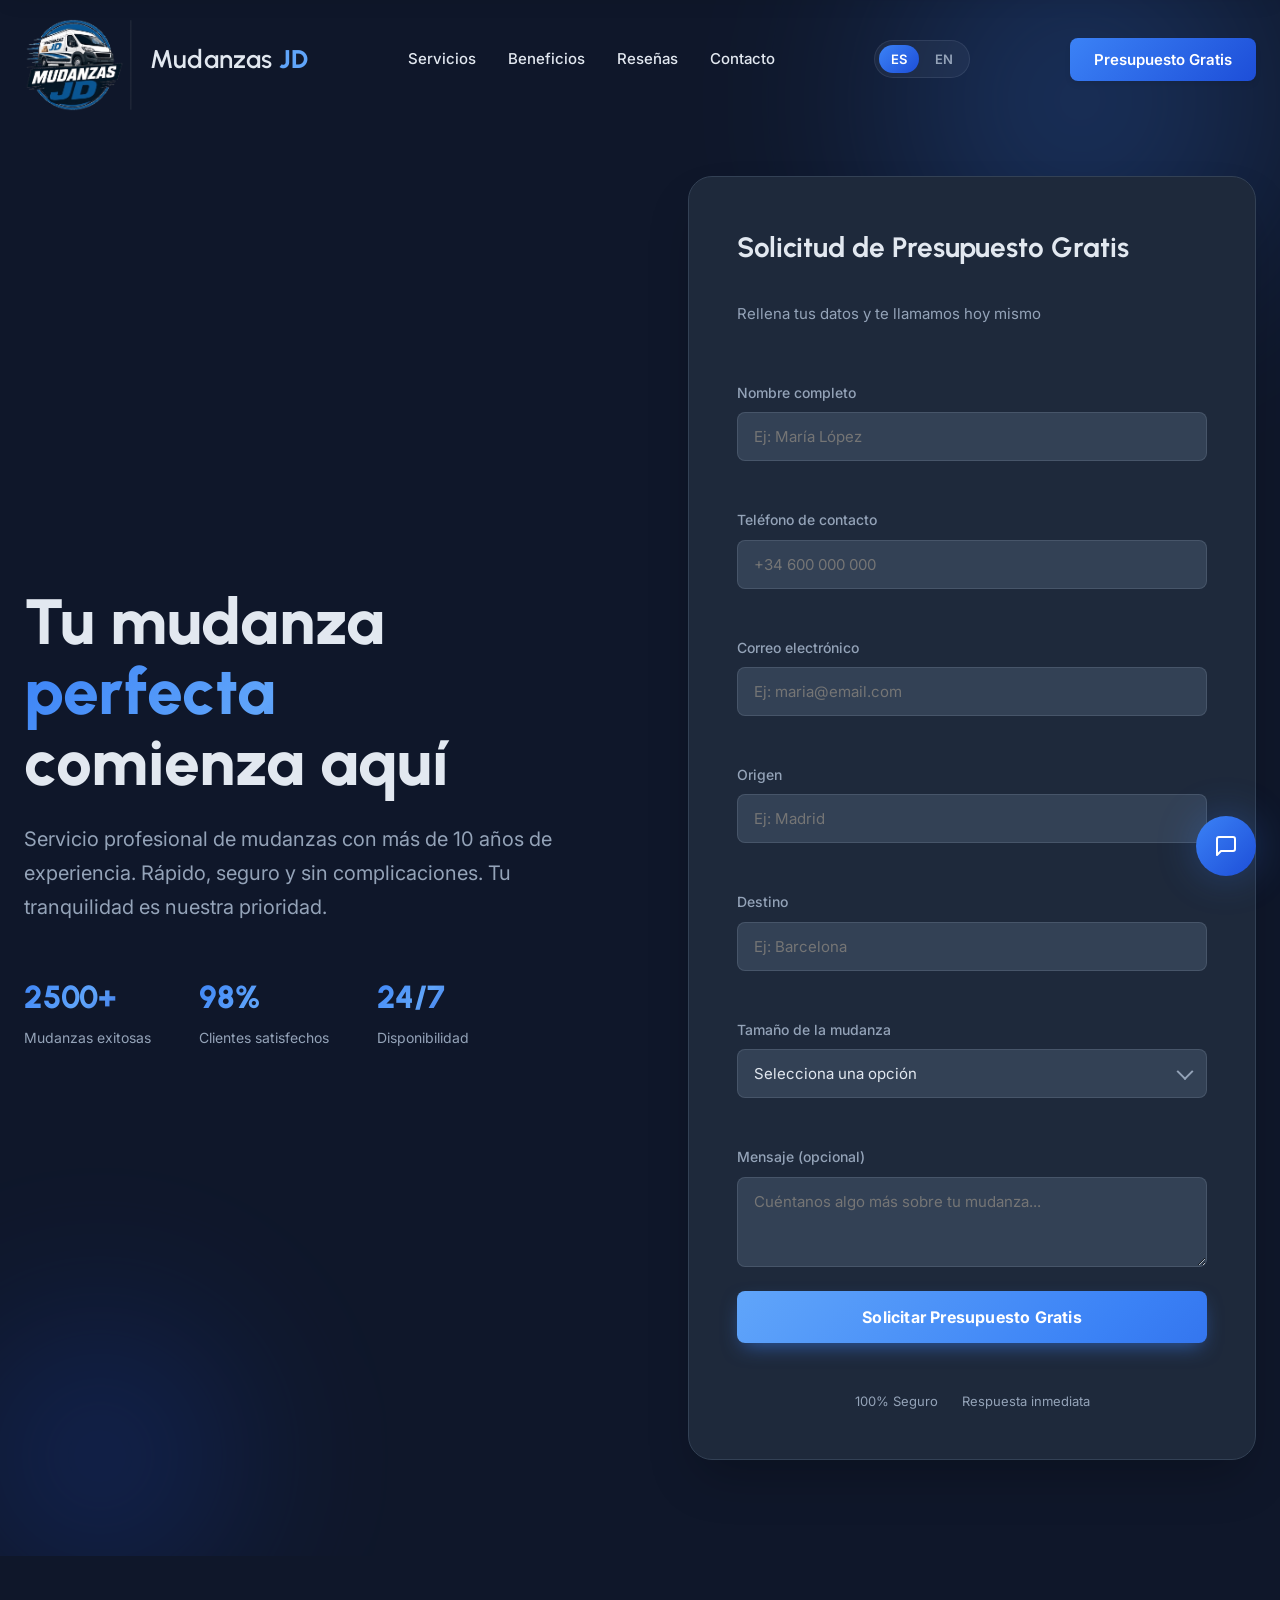
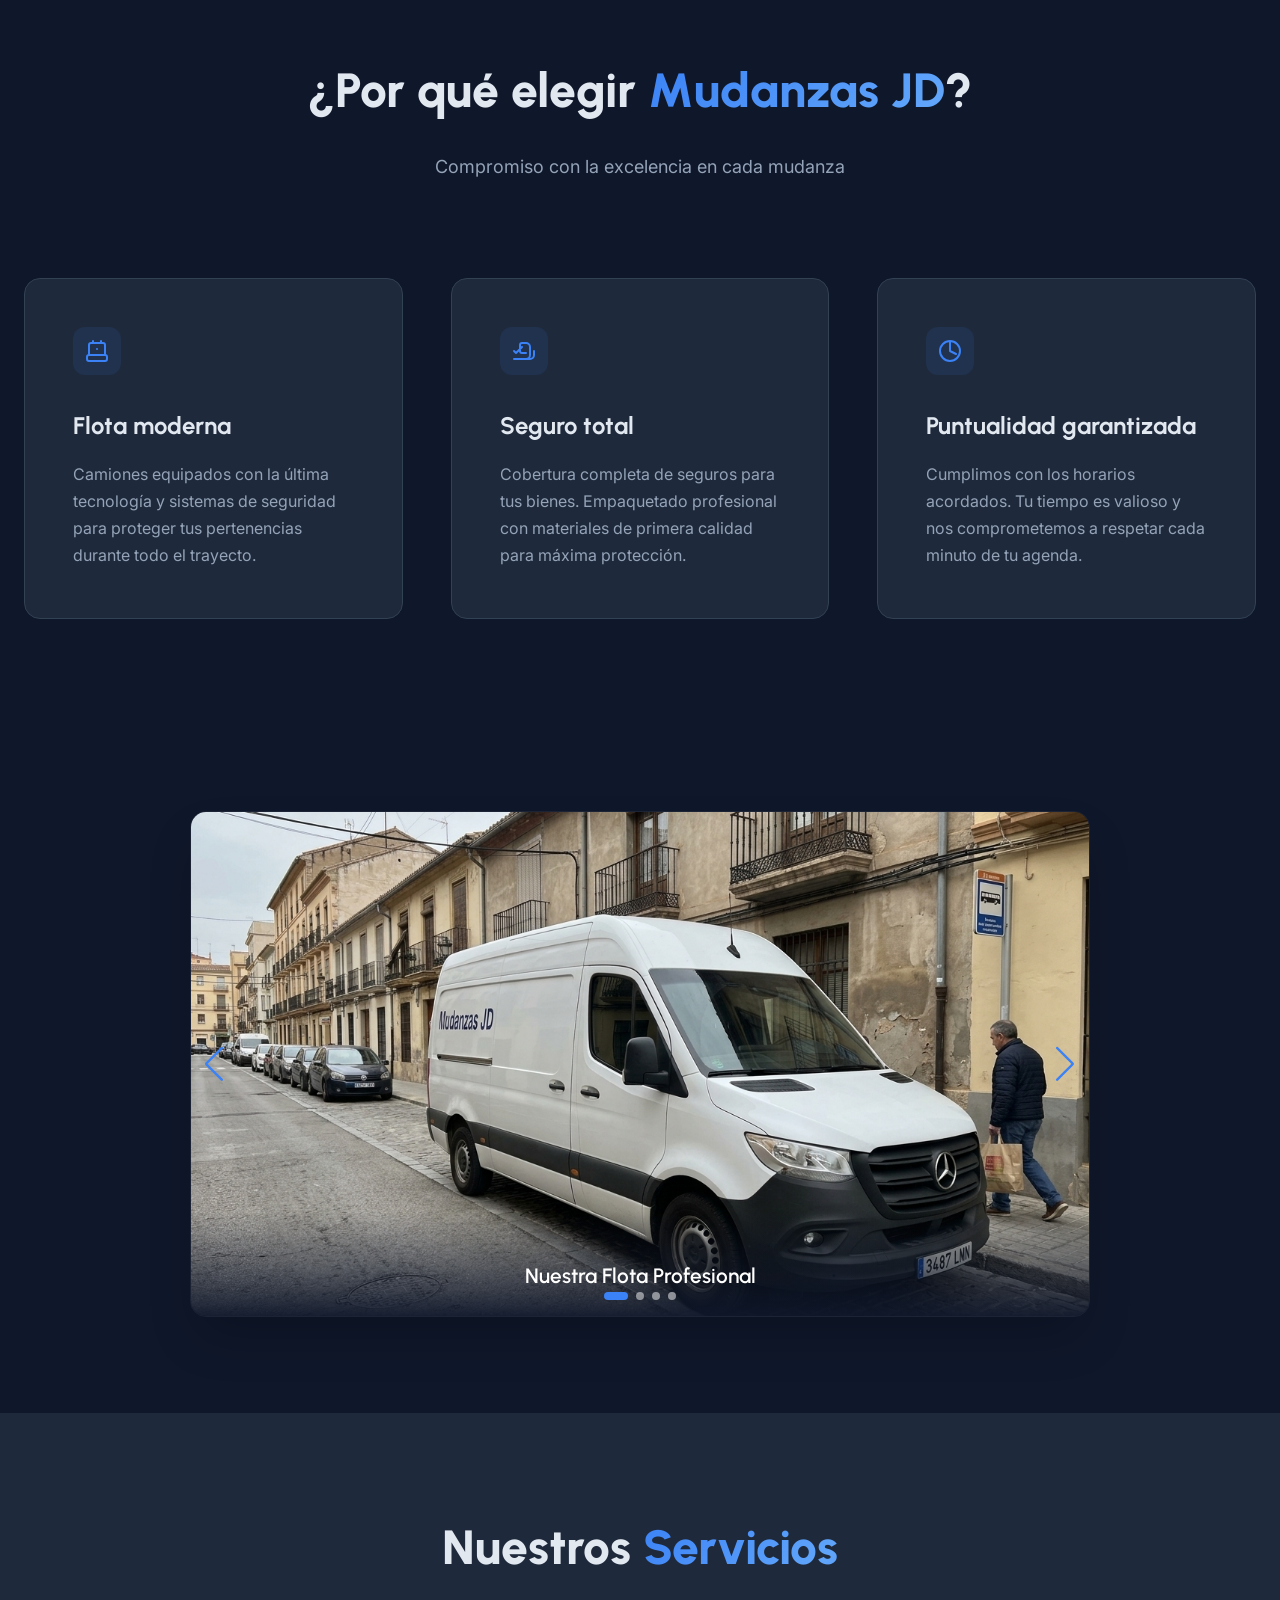
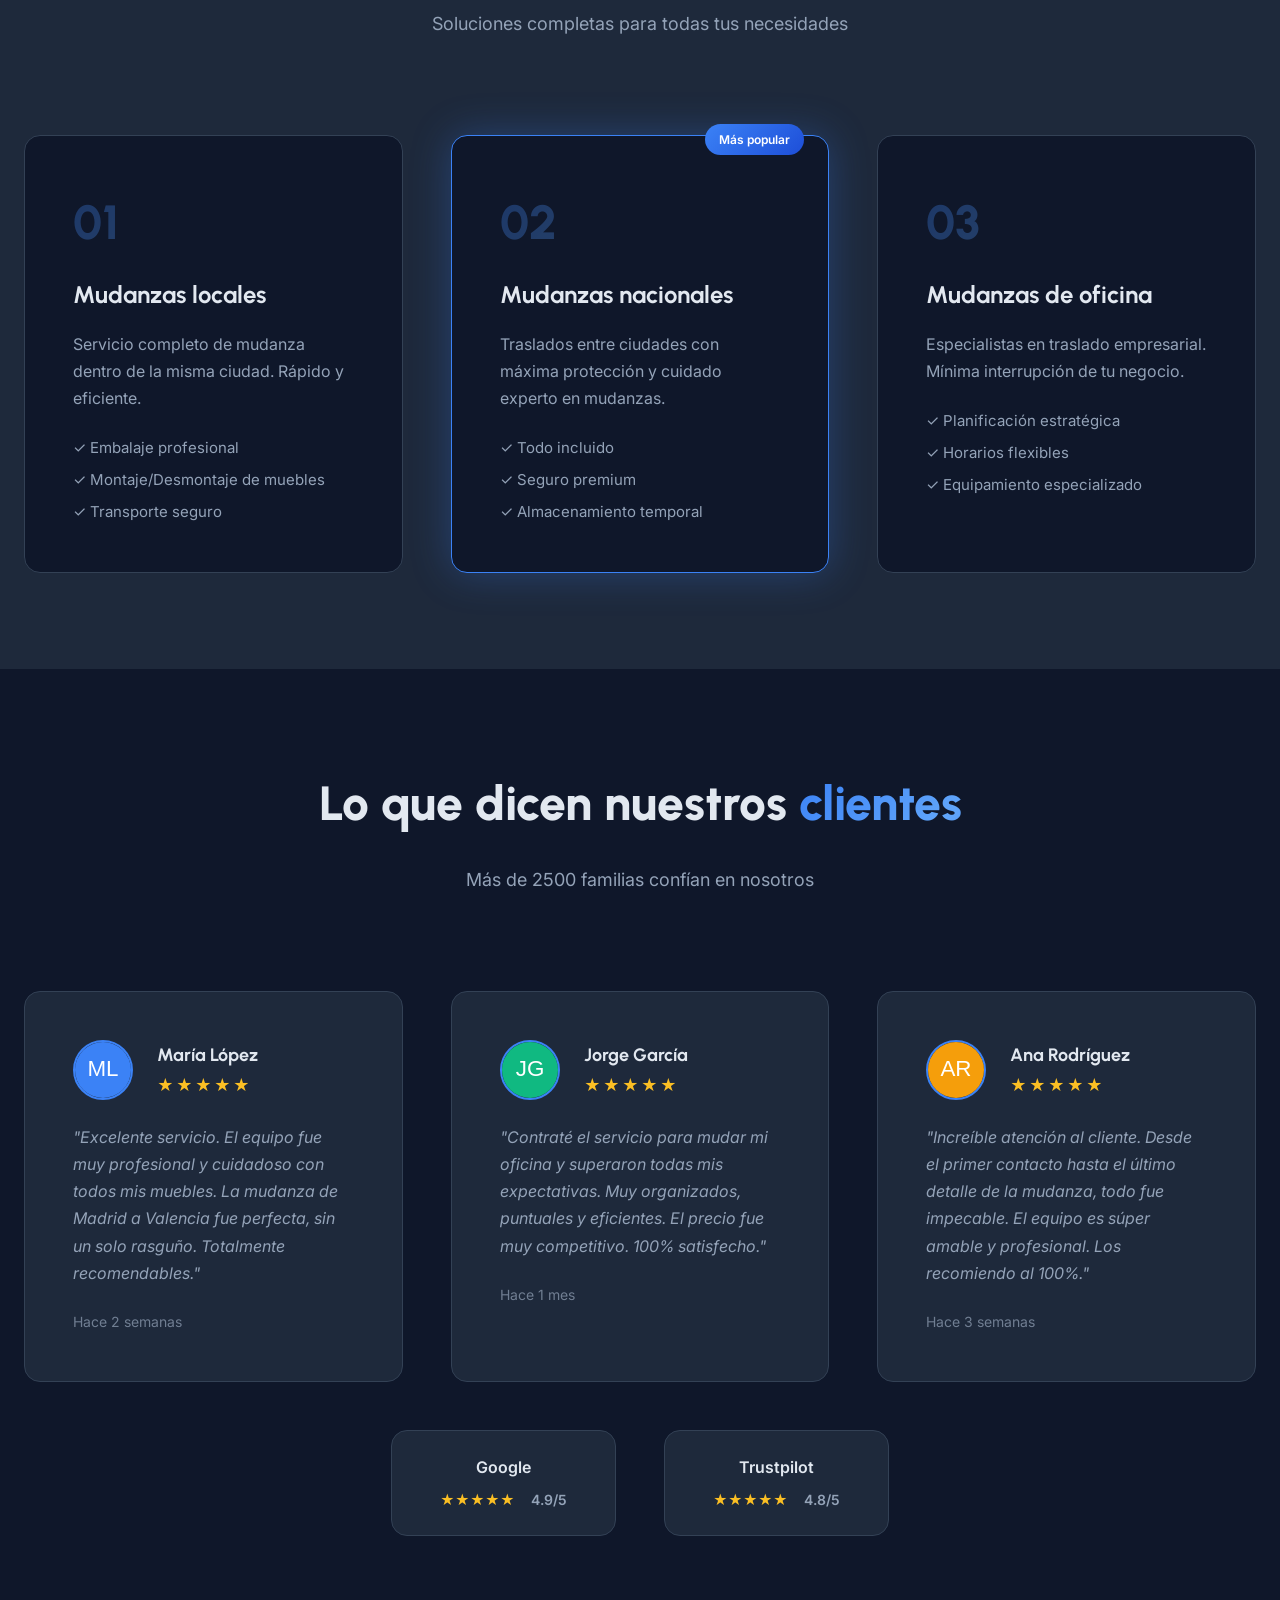
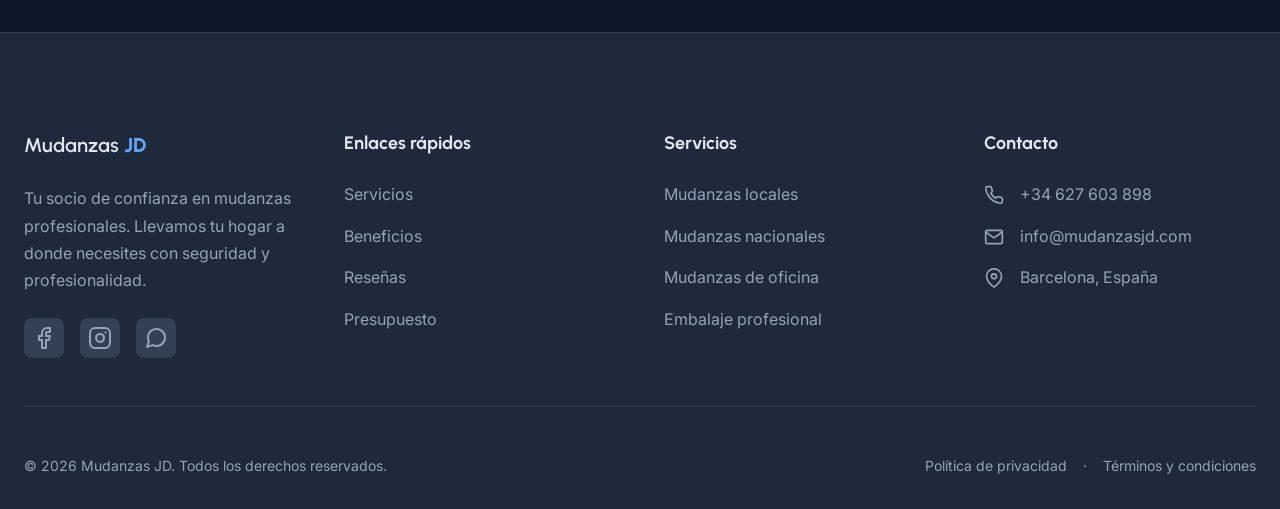
==== index.html @ 9e519e93 "Conexion de formulario con API REST, validaciones frontend y sistema i18n" ====
<!DOCTYPE html>
<html lang="es">

<head>
    <meta charset="UTF-8">
    <meta name="viewport" content="width=device-width, initial-scale=1.0">
    <meta name="description"
        content="Mudanzas JD - Servicio profesional de mudanzas. Rápido, seguro y confiable. Solicita tu presupuesto gratis ahora.">
    <title>Mudanzas JD - Transporte Profesional y Seguro</title>

    <!-- Google Fonts -->
    <link rel="preconnect" href="https://fonts.googleapis.com">
    <link rel="preconnect" href="https://fonts.gstatic.com" crossorigin>
    <link
        href="https://fonts.googleapis.com/css2?family=Urbanist:wght@400;600;700;800&family=Inter:wght@300;400;500;600&display=swap"
        rel="stylesheet">

    <!-- AOS Animation Library -->
    <link href="https://unpkg.com/aos@2.3.1/dist/aos.css" rel="stylesheet">

    <!-- CSS -->
    <link rel="stylesheet" href="styles.css">
    <link rel="stylesheet" href="https://cdn.jsdelivr.net/npm/swiper@11/swiper-bundle.min.css" />
</head>

<body>
    <!-- Navbar -->
    <nav class="navbar" id="navbar">
        <div class="container">
            <div class="navbar-content">
                <div class="logo">
                    <div class="logo-container">
                        <img src="./assets/logo_navbar.png" alt="Logo Mudanzas JD" class="navbar-logo" width="977"
                            height="977" />
                    </div>
                    <span class="logo-text">Mudanzas <strong>JD</strong></span>
                </div>

                <div class="nav-links">
                    <a href="#servicios" data-i18n="nav.servicios">Servicios</a>
                    <a href="#beneficios" data-i18n="nav.beneficios">Beneficios</a>
                    <a href="#reseñas" data-i18n="nav.resenas">Reseñas</a>
                    <a href="#contacto" data-i18n="nav.contacto">Contacto</a>
                </div>

                <div class="lang-switcher" role="group" aria-label="Selector de idioma / Language selector">
                    <button type="button" class="lang-btn" data-lang="es">ES</button>
                    <button type="button" class="lang-btn" data-lang="en">EN</button>
                </div>

                <button class="btn btn-primary" data-i18n="nav.cta" onclick="scrollToCalculator()">
                    Presupuesto Gratis
                </button>

                <button class="mobile-menu-btn" onclick="toggleMobileMenu()">
                    <span></span>
                    <span></span>
                    <span></span>
                </button>
            </div>
        </div>
    </nav>

    <!-- Mobile Menu -->
    <div class="mobile-menu" id="mobileMenu">
        <a href="#servicios" data-i18n="nav.servicios" onclick="toggleMobileMenu()">Servicios</a>
        <a href="#beneficios" data-i18n="nav.beneficios" onclick="toggleMobileMenu()">Beneficios</a>
        <a href="#reseñas" data-i18n="nav.resenas" onclick="toggleMobileMenu()">Reseñas</a>
        <a href="#contacto" data-i18n="nav.contacto" onclick="toggleMobileMenu()">Contacto</a>
        <div class="lang-switcher" role="group" aria-label="Selector de idioma / Language selector">
            <button type="button" class="lang-btn" data-lang="es">ES</button>
            <button type="button" class="lang-btn" data-lang="en">EN</button>
        </div>
        <button class="btn btn-primary" data-i18n="nav.cta" onclick="scrollToCalculator(); toggleMobileMenu()">
            Presupuesto Gratis
        </button>
    </div>

    <!-- Hero Section -->
    <section class="hero">
        <div class="hero-background">
            <div class="gradient-orb orb-1"></div>
            <div class="gradient-orb orb-2"></div>
        </div>

        <div class="container">
            <div class="hero-content">
                <div class="hero-text" data-aos="fade-up">
                    <h1 class="hero-title">
                        <span data-i18n="hero.titleLine1">Tu mudanza</span> <span class="gradient-text" data-i18n="hero.titleHighlight">perfecta</span><br>
                        <span data-i18n="hero.titleLine2">comienza aquí</span>
                    </h1>
                    <p class="hero-subtitle" data-i18n="hero.subtitle">
                        Servicio profesional de mudanzas con más de 10 años de experiencia.
                        Rápido, seguro y sin complicaciones. Tu tranquilidad es nuestra prioridad.
                    </p>
                    <div class="hero-stats">
                        <div class="stat-item">
                            <span class="stat-number">2500+</span>
                            <span class="stat-label" data-i18n="hero.stat1Label">Mudanzas exitosas</span>
                        </div>
                        <div class="stat-item">
                            <span class="stat-number">98%</span>
                            <span class="stat-label" data-i18n="hero.stat2Label">Clientes satisfechos</span>
                        </div>
                        <div class="stat-item">
                            <span class="stat-number">24/7</span>
                            <span class="stat-label" data-i18n="hero.stat3Label">Disponibilidad</span>
                        </div>
                    </div>
                </div>

                <!-- Lead Capture Widget -->
                <div class="calculator-widget" data-aos="fade-left" data-aos-delay="200" id="calculator">
                    <!-- Formulario de solicitud -->
                    <form class="calculator-form" id="leadForm" novalidate>
                        <h3 class="widget-title" data-i18n="form.title">Solicitud de Presupuesto Gratis</h3>
                        <p class="widget-subtitle" data-i18n="form.subtitle">Rellena tus datos y te llamamos hoy mismo</p>

                        <div class="form-group">
                            <label for="nombre" data-i18n="form.nombreLabel">Nombre completo</label>
                            <input type="text" id="nombre" name="nombre" data-i18n-placeholder="form.nombrePlaceholder" placeholder="Ej: María López" aria-describedby="error-nombre" required>
                            <span class="form-error" id="error-nombre"></span>
                        </div>

                        <div class="form-group">
                            <label for="telefono" data-i18n="form.telefonoLabel">Teléfono de contacto</label>
                            <input type="tel" id="telefono" name="telefono" data-i18n-placeholder="form.telefonoPlaceholder" placeholder="+34 600 000 000" aria-describedby="error-telefono" required>
                            <span class="form-error" id="error-telefono"></span>
                        </div>

                        <div class="form-group">
                            <label for="email" data-i18n="form.emailLabel">Correo electrónico</label>
                            <input type="email" id="email" name="email" data-i18n-placeholder="form.emailPlaceholder" placeholder="Ej: maria@email.com" aria-describedby="error-email" required>
                            <span class="form-error" id="error-email"></span>
                        </div>

                        <div class="form-group">
                            <label for="origen" data-i18n="form.origenLabel">Origen</label>
                            <input type="text" id="origen" name="origen" data-i18n-placeholder="form.origenPlaceholder" placeholder="Ej: Madrid" aria-describedby="error-origen" required>
                            <span class="form-error" id="error-origen"></span>
                        </div>

                        <div class="form-group">
                            <label for="destino" data-i18n="form.destinoLabel">Destino</label>
                            <input type="text" id="destino" name="destino" data-i18n-placeholder="form.destinoPlaceholder" placeholder="Ej: Barcelona" aria-describedby="error-destino" required>
                            <span class="form-error" id="error-destino"></span>
                        </div>

                        <div class="form-group">
                            <label for="tamaño" data-i18n="form.tamanoLabel">Tamaño de la mudanza</label>
                            <div class="select-wrapper">
                                <select id="tamaño" name="tamaño" aria-describedby="error-tamaño" required>
                                    <option value="" disabled selected data-i18n="form.tamanoPlaceholder">Selecciona una opción</option>
                                    <option value="habitacion" data-i18n="form.tamanoOption1">Habitación</option>
                                    <option value="piso-mediano" data-i18n="form.tamanoOption2">Piso Mediano</option>
                                    <option value="casa-chalet" data-i18n="form.tamanoOption3">Casa / Chalet</option>
                                    <option value="oficina-local" data-i18n="form.tamanoOption4">Oficina / Local</option>
                                </select>
                            </div>
                            <span class="form-error" id="error-tamaño"></span>
                        </div>

                        <div class="form-group">
                            <label for="mensaje" data-i18n="form.mensajeLabel">Mensaje (opcional)</label>
                            <textarea id="mensaje" name="mensaje" rows="3" data-i18n-placeholder="form.mensajePlaceholder" placeholder="Cuéntanos algo más sobre tu mudanza..."></textarea>
                        </div>

                        <div class="form-status" id="formStatus" role="alert" aria-live="polite"></div>

                        <button type="submit" class="btn btn-cta btn-full">
                            <span class="btn-cta-label" data-i18n="form.submit">Solicitar Presupuesto Gratis</span>
                        </button>

                        <div class="trust-badges">
                            <span class="badge" data-i18n="form.badge1"> 100% Seguro</span>
                            <span class="badge" data-i18n="form.badge2"> Respuesta inmediata</span>
                        </div>
                    </form>

                    <!-- Tarjeta de éxito -->
                    <div class="success-card" id="successCard" aria-hidden="true">
                        <div class="success-icon">
                            <svg width="64" height="64" viewBox="0 0 64 64" fill="none"
                                xmlns="http://www.w3.org/2000/svg">
                                <circle cx="32" cy="32" r="30" fill="rgba(16, 185, 129, 0.12)" stroke="#10b981"
                                    stroke-width="2" />
                                <path d="M20 33L28 41L44 24" stroke="#10b981" stroke-width="3.5" stroke-linecap="round"
                                    stroke-linejoin="round" />
                            </svg>
                        </div>
                        <h3 class="success-title" data-i18n="success.title">¡Solicitud recibida!</h3>
                        <p class="success-message" data-i18n="success.message">Te llamaremos en menos de 2 horas.</p>

                        <a href="#" class="btn btn-urgent btn-full">
                            <span class="btn-urgent-icon">📅</span>
                            <span data-i18n="success.urgent">¿Tienes prisa? Agendar llamada directa en el calendario</span>
                        </a>
                    </div>
                </div>
            </div>
        </div>
    </section>

    <!-- Beneficios Section -->
    <section class="beneficios" id="beneficios">
        <div class="container">
            <div class="section-header" data-aos="fade-up">
                <h2 class="section-title"><span data-i18n="beneficios.titlePre">¿Por qué elegir</span> <span class="gradient-text">Mudanzas JD</span>?</h2>
                <p class="section-subtitle" data-i18n="beneficios.subtitle">Compromiso con la excelencia en cada mudanza</p>
            </div>

            <div class="beneficios-grid">
                <div class="beneficio-card" data-aos="fade-up" data-aos-delay="100">
                    <div class="beneficio-icon">
                        <svg width="48" height="48" viewBox="0 0 48 48" fill="none" xmlns="http://www.w3.org/2000/svg">
                            <rect width="48" height="48" rx="12" fill="rgba(59, 130, 246, 0.1)" />
                            <path
                                d="M32 28H16M32 28C33.1046 28 34 28.8954 34 30V32C34 33.1046 33.1046 34 32 34H16C14.8954 34 14 33.1046 14 32V30C14 28.8954 14.8954 28 16 28M32 28V18C32 16.8954 31.1046 16 30 16H18C16.8954 16 16 16.8954 16 18V28M20 16V14M28 16V14M24 22H24.01"
                                stroke="#3b82f6" stroke-width="2" stroke-linecap="round" stroke-linejoin="round" />
                        </svg>
                    </div>
                    <h3 class="beneficio-title" data-i18n="beneficio1.title">Flota moderna</h3>
                    <p class="beneficio-description" data-i18n="beneficio1.desc">
                        Camiones equipados con la última tecnología y sistemas de seguridad para proteger tus
                        pertenencias durante todo el trayecto.
                    </p>
                </div>

                <div class="beneficio-card" data-aos="fade-up" data-aos-delay="200">
                    <div class="beneficio-icon">
                        <svg width="48" height="48" viewBox="0 0 48 48" fill="none" xmlns="http://www.w3.org/2000/svg">
                            <rect width="48" height="48" rx="12" fill="rgba(59, 130, 246, 0.1)" />
                            <path
                                d="M14 24L16 26L22 20M14 32H26C28.2091 32 30 30.2091 30 28V20C30 17.7909 28.2091 16 26 16H22C20.8954 16 20 16.8954 20 18M34 24V28C34 30.2091 32.2091 32 30 32H26M20 18V24C20 25.1046 20.8954 26 22 26H26"
                                stroke="#3b82f6" stroke-width="2" stroke-linecap="round" stroke-linejoin="round" />
                        </svg>
                    </div>
                    <h3 class="beneficio-title" data-i18n="beneficio2.title">Seguro total</h3>
                    <p class="beneficio-description" data-i18n="beneficio2.desc">
                        Cobertura completa de seguros para tus bienes. Empaquetado profesional con materiales de primera
                        calidad para máxima protección.
                    </p>
                </div>

                <div class="beneficio-card" data-aos="fade-up" data-aos-delay="300">
                    <div class="beneficio-icon">
                        <svg width="48" height="48" viewBox="0 0 48 48" fill="none" xmlns="http://www.w3.org/2000/svg">
                            <rect width="48" height="48" rx="12" fill="rgba(59, 130, 246, 0.1)" />
                            <path
                                d="M24 14V24L30 27M34 24C34 29.5228 29.5228 34 24 34C18.4772 34 14 29.5228 14 24C14 18.4772 18.4772 14 24 14C29.5228 14 34 18.4772 34 24Z"
                                stroke="#3b82f6" stroke-width="2" stroke-linecap="round" stroke-linejoin="round" />
                        </svg>
                    </div>
                    <h3 class="beneficio-title" data-i18n="beneficio3.title">Puntualidad garantizada</h3>
                    <p class="beneficio-description" data-i18n="beneficio3.desc">
                        Cumplimos con los horarios acordados. Tu tiempo es valioso y nos comprometemos a respetar cada
                        minuto de tu agenda.
                    </p>
                </div>
            </div>
        </div>
    </section>


    <!--- Carrusel de fotos section-->

    <section class="galeria-carrusel" data-aos="fade-up">
        <div class="container">
            <div class="swiper mySwiper">
                <div class="swiper-wrapper">
                    <div class="swiper-slide">
                        <img src="./assets/foto_sprinter_mudanzas.jpg" alt="Furgoneta de Mudanzas JD en España">
                        <div class="slide-caption">Nuestra Flota Profesional</div>
                    </div>
                    <div class="swiper-slide">
                        <img src="./assets/foto_trabajador_caja.jpg" alt="Servicio de mudanzas de hogar">
                        <div class="slide-caption">Cuidado extremo en cada hogar</div>
                    </div>
                    <div class="swiper-slide">
                        <img src="./assets/oficina_foto.jpg" alt="Traslado de oficinas corporativas">
                        <div class="slide-caption">Traslados de Oficinas Eficientes</div>
                    </div>
                    <div class="swiper-slide">
                        <img src="./assets/foto_proteccion_embalajes.jpg" alt="Embalaje de objetos frágiles">
                        <div class="slide-caption">Embalaje y Protección Premium</div>
                    </div>
                </div>

                <div class="swiper-pagination"></div>

                <div class="swiper-button-next"></div>
                <div class="swiper-button-prev"></div>
            </div>
        </div>
    </section>


    <!-- Servicios Section -->
    <section class="servicios" id="servicios">
        <div class="container">
            <div class="section-header" data-aos="fade-up">
                <h2 class="section-title"><span data-i18n="servicios.titlePre">Nuestros</span> <span class="gradient-text" data-i18n="servicios.titleHighlight">Servicios</span></h2>
                <p class="section-subtitle" data-i18n="servicios.subtitle">Soluciones completas para todas tus necesidades</p>
            </div>

            <div class="servicios-grid">
                <div class="servicio-card" data-aos="fade-up" data-aos-delay="100">
                    <div class="servicio-number">01</div>
                    <h3 class="servicio-title" data-i18n="servicio1.title">Mudanzas locales</h3>
                    <p class="servicio-description" data-i18n="servicio1.desc">Servicio completo de mudanza dentro de la misma ciudad. Rápido y
                        eficiente.</p>
                    <ul class="servicio-features">
                        <li data-i18n="servicio1.feature1">✓ Embalaje profesional</li>
                        <li data-i18n="servicio1.feature2">✓ Montaje/Desmontaje de muebles</li>
                        <li data-i18n="servicio1.feature3">✓ Transporte seguro</li>
                    </ul>
                </div>

                <div class="servicio-card servicio-featured" data-aos="fade-up" data-aos-delay="200">
                    <div class="servicio-badge" data-i18n="servicios.badgePopular">Más popular</div>
                    <div class="servicio-number">02</div>
                    <h3 class="servicio-title" data-i18n="servicio2.title">Mudanzas nacionales</h3>
                    <p class="servicio-description" data-i18n="servicio2.desc">Traslados entre ciudades con máxima protección y cuidado experto en
                        mudanzas.</p>
                    <ul class="servicio-features">
                        <li data-i18n="servicio2.feature1">✓ Todo incluido</li>
                        <li data-i18n="servicio2.feature2">✓ Seguro premium</li>
                        <li data-i18n="servicio2.feature3">✓ Almacenamiento temporal</li>
                    </ul>
                </div>

                <div class="servicio-card" data-aos="fade-up" data-aos-delay="300">
                    <div class="servicio-number">03</div>
                    <h3 class="servicio-title" data-i18n="servicio3.title">Mudanzas de oficina</h3>
                    <p class="servicio-description" data-i18n="servicio3.desc">Especialistas en traslado empresarial. Mínima interrupción de tu
                        negocio.</p>
                    <ul class="servicio-features">
                        <li data-i18n="servicio3.feature1">✓ Planificación estratégica</li>
                        <li data-i18n="servicio3.feature2">✓ Horarios flexibles</li>
                        <li data-i18n="servicio3.feature3">✓ Equipamiento especializado</li>
                    </ul>
                </div>
            </div>
        </div>
    </section>

    <!-- Reseñas Section -->
    <section class="reseñas" id="reseñas">
        <div class="container">
            <div class="section-header" data-aos="fade-up">
                <h2 class="section-title"><span data-i18n="resenas.titlePre">Lo que dicen nuestros</span> <span class="gradient-text" data-i18n="resenas.titleHighlight">clientes</span></h2>
                <p class="section-subtitle" data-i18n="resenas.subtitle">Más de 2500 familias confían en nosotros</p>
            </div>

            <div class="reseñas-slider">
                <div class="reseña-card" data-aos="fade-up" data-aos-delay="100">
                    <div class="reseña-header">
                        <div class="reseña-avatar">
                            <img src="data:image/svg+xml,%3Csvg xmlns='http://www.w3.org/2000/svg' width='60' height='60'%3E%3Crect fill='%233b82f6' width='60' height='60'/%3E%3Ctext x='50%25' y='50%25' dominant-baseline='middle' text-anchor='middle' font-family='Arial' font-size='24' fill='white'%3EML%3C/text%3E%3C/svg%3E"
                                alt="María López">
                        </div>
                        <div class="reseña-info">
                            <h4 class="reseña-name">María López</h4>
                            <div class="reseña-stars">★★★★★</div>
                        </div>
                    </div>
                    <p class="reseña-text">
                        "Excelente servicio. El equipo fue muy profesional y cuidadoso con todos mis muebles. La mudanza
                        de Madrid a Valencia fue perfecta, sin un solo rasguño. Totalmente recomendables."
                    </p>
                    <span class="reseña-date">Hace 2 semanas</span>
                </div>

                <div class="reseña-card" data-aos="fade-up" data-aos-delay="250">
                    <div class="reseña-header">
                        <div class="reseña-avatar">
                            <img src="data:image/svg+xml,%3Csvg xmlns='http://www.w3.org/2000/svg' width='60' height='60'%3E%3Crect fill='%2310b981' width='60' height='60'/%3E%3Ctext x='50%25' y='50%25' dominant-baseline='middle' text-anchor='middle' font-family='Arial' font-size='24' fill='white'%3EJG%3C/text%3E%3C/svg%3E"
                                alt="Jorge García">
                        </div>
                        <div class="reseña-info">
                            <h4 class="reseña-name">Jorge García</h4>
                            <div class="reseña-stars">★★★★★</div>
                        </div>
                    </div>
                    <p class="reseña-text">
                        "Contraté el servicio para mudar mi oficina y superaron todas mis expectativas. Muy organizados,
                        puntuales y eficientes. El precio fue muy competitivo. 100% satisfecho."
                    </p>
                    <span class="reseña-date">Hace 1 mes</span>
                </div>

                <div class="reseña-card" data-aos="fade-up" data-aos-delay="400">
                    <div class="reseña-header">
                        <div class="reseña-avatar">
                            <img src="data:image/svg+xml,%3Csvg xmlns='http://www.w3.org/2000/svg' width='60' height='60'%3E%3Crect fill='%23f59e0b' width='60' height='60'/%3E%3Ctext x='50%25' y='50%25' dominant-baseline='middle' text-anchor='middle' font-family='Arial' font-size='24' fill='white'%3EAR%3C/text%3E%3C/svg%3E"
                                alt="Ana Rodríguez">
                        </div>
                        <div class="reseña-info">
                            <h4 class="reseña-name">Ana Rodríguez</h4>
                            <div class="reseña-stars">★★★★★</div>
                        </div>
                    </div>
                    <p class="reseña-text">
                        "Increíble atención al cliente. Desde el primer contacto hasta el último detalle de la mudanza,
                        todo fue impecable. El equipo es súper amable y profesional. Los recomiendo al 100%."
                    </p>
                    <span class="reseña-date">Hace 3 semanas</span>
                </div>
            </div>

            <div class="reseñas-platforms" data-aos="fade-up" data-aos-delay="200">
                <div class="platform-badge">
                    <span class="platform-name">Google</span>
                    <div class="platform-rating">
                        <span class="rating-stars">★★★★★</span>
                        <span class="rating-score">4.9/5</span>
                    </div>
                </div>
                <div class="platform-badge">
                    <span class="platform-name">Trustpilot</span>
                    <div class="platform-rating">
                        <span class="rating-stars">★★★★★</span>
                        <span class="rating-score">4.8/5</span>
                    </div>
                </div>
            </div>
        </div>
    </section>

    <!-- Footer -->
    <footer class="footer" id="contacto">
        <div class="container">
            <div class="footer-content">
                <div class="footer-column">
                    <div class="footer-logo">

                        <span class="logo-text">Mudanzas <strong>JD</strong></span>
                    </div>
                    <p class="footer-description" data-i18n="footer.description">
                        Tu socio de confianza en mudanzas profesionales. Llevamos tu hogar a donde necesites con
                        seguridad y profesionalidad.
                    </p>
                    <div class="social-links">
                        <a href="#" class="social-link" aria-label="Facebook">
                            <svg width="24" height="24" viewBox="0 0 24 24" fill="none"
                                xmlns="http://www.w3.org/2000/svg">
                                <path d="M18 2h-3a5 5 0 00-5 5v3H7v4h3v8h4v-8h3l1-4h-4V7a1 1 0 011-1h3z"
                                    stroke="currentColor" stroke-width="2" stroke-linecap="round"
                                    stroke-linejoin="round" />
                            </svg>
                        </a>
                        <a href="#" class="social-link" aria-label="Instagram">
                            <svg width="24" height="24" viewBox="0 0 24 24" fill="none"
                                xmlns="http://www.w3.org/2000/svg">
                                <rect x="2" y="2" width="20" height="20" rx="5" ry="5" stroke="currentColor"
                                    stroke-width="2" stroke-linecap="round" stroke-linejoin="round" />
                                <path d="M16 11.37A4 4 0 1112.63 8 4 4 0 0116 11.37z" stroke="currentColor"
                                    stroke-width="2" stroke-linecap="round" stroke-linejoin="round" />
                                <line x1="17.5" y1="6.5" x2="17.51" y2="6.5" stroke="currentColor" stroke-width="2"
                                    stroke-linecap="round" stroke-linejoin="round" />
                            </svg>
                        </a>
                        <a href="#" class="social-link" aria-label="WhatsApp">
                            <svg width="24" height="24" viewBox="0 0 24 24" fill="none"
                                xmlns="http://www.w3.org/2000/svg">
                                <path
                                    d="M21 11.5a8.38 8.38 0 01-.9 3.8 8.5 8.5 0 01-7.6 4.7 8.38 8.38 0 01-3.8-.9L3 21l1.9-5.7a8.38 8.38 0 01-.9-3.8 8.5 8.5 0 014.7-7.6 8.38 8.38 0 013.8-.9h.5a8.48 8.48 0 018 8v.5z"
                                    stroke="currentColor" stroke-width="2" stroke-linecap="round"
                                    stroke-linejoin="round" />
                            </svg>
                        </a>
                    </div>
                </div>

                <div class="footer-column">
                    <h3 class="footer-title" data-i18n="footer.quickLinks">Enlaces rápidos</h3>
                    <ul class="footer-links">
                        <li><a href="#servicios" data-i18n="nav.servicios">Servicios</a></li>
                        <li><a href="#beneficios" data-i18n="nav.beneficios">Beneficios</a></li>
                        <li><a href="#reseñas" data-i18n="nav.resenas">Reseñas</a></li>
                        <li><a href="#calculator" data-i18n="footer.quoteLink">Presupuesto</a></li>
                    </ul>
                </div>

                <div class="footer-column">
                    <h3 class="footer-title" data-i18n="nav.servicios">Servicios</h3>
                    <ul class="footer-links">
                        <li><a href="#servicios" data-i18n="servicio1.title">Mudanzas locales</a></li>
                        <li><a href="#servicios" data-i18n="servicio2.title">Mudanzas nacionales</a></li>
                        <li><a href="#servicios" data-i18n="servicio3.title">Mudanzas de oficina</a></li>
                        <li><a href="#servicios" data-i18n="footer.packagingLink">Embalaje profesional</a></li>
                    </ul>
                </div>

                <div class="footer-column">
                    <h3 class="footer-title" data-i18n="nav.contacto">Contacto</h3>
                    <ul class="footer-contact">
                        <li>
                            <svg width="20" height="20" viewBox="0 0 24 24" fill="none"
                                xmlns="http://www.w3.org/2000/svg">
                                <path
                                    d="M22 16.92v3a2 2 0 01-2.18 2 19.79 19.79 0 01-8.63-3.07 19.5 19.5 0 01-6-6 19.79 19.79 0 01-3.07-8.67A2 2 0 014.11 2h3a2 2 0 012 1.72 12.84 12.84 0 00.7 2.81 2 2 0 01-.45 2.11L8.09 9.91a16 16 0 006 6l1.27-1.27a2 2 0 012.11-.45 12.84 12.84 0 002.81.7A2 2 0 0122 16.92z"
                                    stroke="currentColor" stroke-width="2" stroke-linecap="round"
                                    stroke-linejoin="round" />
                            </svg>
                            <span>+34 627 603 898</span>
                        </li>
                        <li>
                            <svg width="20" height="20" viewBox="0 0 24 24" fill="none"
                                xmlns="http://www.w3.org/2000/svg">
                                <path d="M4 4h16c1.1 0 2 .9 2 2v12c0 1.1-.9 2-2 2H4c-1.1 0-2-.9-2-2V6c0-1.1.9-2 2-2z"
                                    stroke="currentColor" stroke-width="2" stroke-linecap="round"
                                    stroke-linejoin="round" />
                                <polyline points="22,6 12,13 2,6" stroke="currentColor" stroke-width="2"
                                    stroke-linecap="round" stroke-linejoin="round" />
                            </svg>
                            <span>info@mudanzasjd.com</span>
                        </li>
                        <li>
                            <svg width="20" height="20" viewBox="0 0 24 24" fill="none"
                                xmlns="http://www.w3.org/2000/svg">
                                <path d="M21 10c0 7-9 13-9 13s-9-6-9-13a9 9 0 0118 0z" stroke="currentColor"
                                    stroke-width="2" stroke-linecap="round" stroke-linejoin="round" />
                                <circle cx="12" cy="10" r="3" stroke="currentColor" stroke-width="2"
                                    stroke-linecap="round" stroke-linejoin="round" />
                            </svg>
                            <span>Barcelona, España</span>
                        </li>
                    </ul>
                </div>
            </div>

            <div class="footer-bottom">
                <p data-i18n="footer.copyright">&copy; 2026 Mudanzas JD. Todos los derechos reservados.</p>
                <div class="footer-legal">
                    <a href="#" data-i18n="footer.privacy">Política de privacidad</a>
                    <span>·</span>
                    <a href="#" data-i18n="footer.terms">Términos y condiciones</a>
                </div>
            </div>
        </div>
    </footer>

    <!-- Chatbot Container (Voiceflow) -->
    <div class="chatbot-container" id="voiceflow-chat">
        <!-- El widget de Voiceflow se insertará aquí -->
        <div class="chatbot-placeholder">
            <svg width="24" height="24" viewBox="0 0 24 24" fill="none" xmlns="http://www.w3.org/2000/svg">
                <path d="M21 15a2 2 0 01-2 2H7l-4 4V5a2 2 0 012-2h14a2 2 0 012 2z" stroke="white" stroke-width="2"
                    stroke-linecap="round" stroke-linejoin="round" />
            </svg>
        </div>
    </div>

    <!-- AOS Animation Library -->
    <script src="https://unpkg.com/aos@2.3.1/dist/aos.js"></script>

    <!-- Librería Swiper  -->

    <script src="https://cdn.jsdelivr.net/npm/swiper@11/swiper-bundle.min.js"></script>

    <script>
        // Initialize AOS
        AOS.init({
            duration: 800,
            easing: 'ease-out',
            once: true,
            offset: 100
        });

        // Navbar scroll effect
        let lastScroll = 0;
        const navbar = document.getElementById('navbar');

        window.addEventListener('scroll', () => {
            const currentScroll = window.pageYOffset;

            if (currentScroll > 100) {
                navbar.classList.add('scrolled');
            } else {
                navbar.classList.remove('scrolled');
            }

            lastScroll = currentScroll;
        });

        // Mobile menu toggle
        function toggleMobileMenu() {
            const mobileMenu = document.getElementById('mobileMenu');
            mobileMenu.classList.toggle('active');
        }

        // Scroll to calculator
        function scrollToCalculator() {
            const calculator = document.getElementById('calculator');
            calculator.scrollIntoView({ behavior: 'smooth', block: 'center' });
        }

        // Smooth scroll for anchor links
        document.querySelectorAll('a[href^="#"]').forEach(anchor => {
            anchor.addEventListener('click', function (e) {
                e.preventDefault();
                const target = document.querySelector(this.getAttribute('href'));
                if (target) {
                    target.scrollIntoView({ behavior: 'smooth', block: 'start' });
                }
            });
        });

        // Voiceflow chatbot integration (placeholder)
        // Aquí se insertará el código de integración de Voiceflow
        // Ejemplo:
        // (function(d, t) {
        //     var v = d.createElement(t), s = d.getElementsByTagName(t)[0];
        //     v.onload = function() {
        //       window.voiceflow.chat.load({
        //         verify: { projectID: 'TU_PROJECT_ID' },
        //         url: 'https://general-runtime.voiceflow.com',
        //         versionID: 'production'
        //       });
        //     }
        //     v.src = "https://cdn.voiceflow.com/widget/bundle.mjs";
        //     v.type = "text/javascript";
        //     s.parentNode.insertBefore(v, s);
        // })(document, 'script');

        
        
        // Activación script swiper carrusel de fotos.
        
        const swiper = new Swiper('.mySwiper', {
            loop: true,
            effect: 'fade', // Transición suave entre fotos
            fadeEffect: {
                crossFade: true
            },
            autoplay: {
                delay: 4000, // Pasa automáticamente cada 4 segundos
                disableOnInteraction: false,
            },
            pagination: {
                el: '.swiper-pagination',
                clickable: true, // Deja que pinchen en los puntitos
            },
            navigation: {
                nextEl: '.swiper-button-next',
                prevEl: '.swiper-button-prev',
            },
        });


    </script>

    <!-- Traducciones, validación de formulario y envío de solicitudes -->
    <script src="app.js"></script>
</body>

</html>
---- styles.css ----
/* ============================================
   CSS Variables - Corporate Modern Theme
   ============================================ */
:root {
    /* Colors */
    --color-dark: #0f172a;
    --color-dark-secondary: #1e293b;
    --color-dark-tertiary: #334155;
    --color-white: #ffffff;
    --color-white-secondary: #f8fafc;
    --color-primary: #3b82f6;
    --color-primary-dark: #1d4ed8;
    --color-primary-light: #60a5fa;
    --color-text: #e2e8f0;
    --color-text-secondary: #94a3b8;
    --color-text-dark: #0f172a;
    --color-gold: #fbbf24;
    --color-success: #10b981;
    --color-warning: #f59e0b;

    /* Gradients */
    --gradient-primary: linear-gradient(135deg, #3b82f6 0%, #1d4ed8 100%);
    --gradient-secondary: linear-gradient(135deg, #60a5fa 0%, #3b82f6 100%);
    --gradient-text: linear-gradient(135deg, #3b82f6, #60a5fa, #1d4ed8);

    /* Typography */
    --font-heading: 'Urbanist', sans-serif;
    --font-body: 'Inter', sans-serif;

    /* Spacing */
    --spacing-xs: 0.5rem;
    --spacing-sm: 1rem;
    --spacing-md: 1.5rem;
    --spacing-lg: 2rem;
    --spacing-xl: 3rem;
    --spacing-2xl: 4rem;
    --spacing-3xl: 6rem;

    /* Border Radius */
    --radius-sm: 0.375rem;
    --radius-md: 0.5rem;
    --radius-lg: 1rem;
    --radius-xl: 1.5rem;
    --radius-full: 9999px;

    /* Shadows */
    --shadow-sm: 0 1px 2px 0 rgb(0 0 0 / 0.05);
    --shadow-md: 0 4px 6px -1px rgb(0 0 0 / 0.1);
    --shadow-lg: 0 10px 15px -3px rgb(0 0 0 / 0.1);
    --shadow-xl: 0 20px 25px -5px rgb(0 0 0 / 0.1);
    --shadow-2xl: 0 25px 50px -12px rgb(0 0 0 / 0.25);
    --shadow-glow: 0 0 40px rgba(59, 130, 246, 0.3);

    /* Transitions */
    --transition-fast: 150ms cubic-bezier(0.4, 0, 0.2, 1);
    --transition-base: 300ms cubic-bezier(0.4, 0, 0.2, 1);
    --transition-slow: 500ms cubic-bezier(0.4, 0, 0.2, 1);

    /* Container */
    --container-max-width: 1280px;
    --container-padding: 1.5rem;
}

/* ============================================
   Reset & Base Styles
   ============================================ */
* {
    margin: 0;
    padding: 0;
    box-sizing: border-box;
}

html {
    scroll-behavior: smooth;
}

body {
    font-family: var(--font-body);
    background-color: var(--color-dark);
    color: var(--color-text);
    line-height: 1.6;
    overflow-x: hidden;
}

img {
    max-width: 100%;
    height: auto;
    display: block;
}

a {
    text-decoration: none;
    color: inherit;
}

ul {
    list-style: none;
}

button {
    border: none;
    background: none;
    cursor: pointer;
    font-family: inherit;
}

/* ============================================
   Utility Classes
   ============================================ */
.container {
    max-width: var(--container-max-width);
    margin: 0 auto;
    padding: 0 var(--container-padding);
}

.gradient-text {
    background: var(--gradient-text);
    background-clip: text;
    -webkit-background-clip: text;
    -webkit-text-fill-color: transparent;
    background-size: 200% auto;
    animation: gradient-shift 3s ease infinite;
}

@keyframes gradient-shift {

    0%,
    100% {
        background-position: 0% 50%;
    }

    50% {
        background-position: 100% 50%;
    }
}

/* ============================================
   Navbar
   ============================================ */

/* 1. Aseguramos el centrado vertical perfecto de todo el bloque */
.navbar .navbar-content .logo {
    display: flex;
    align-items: center;
    justify-content: center; 
    gap: 16px; 
    font-size: 1.6rem; 
}

/* 2. El contenedor se vuelve totalmente transparente e invisible. */
.navbar .navbar-content .logo-container {
    flex-shrink: 0;
    height: 110px;    
    width: 110px;     
    background: transparent;
    border: none;      
    box-shadow: none;  
    
    /* Centrado perfecto usando Flexbox */
    display: flex;
    align-items: center;
    justify-content: center;
    margin: -20px 0;   
    overflow: visible; 
}

/* 3. La furgoneta y su círculo original centrado milimétricamente */
.navbar .navbar-content .navbar-logo {
    display: block;
    width: 100%;     
    height: 100%;    
    object-fit: contain; 
    transform: translateY(6px); 
}

/* 4. Animación hover aplicada directamente a tu logo original */
.navbar .navbar-content .logo:hover .navbar-logo {
    transform: translateY(6px) scale(1.08);
    filter: drop-shadow(0 0 12px rgba(59, 130, 246, 0.6));
}
.navbar {
    position: fixed;
    top: 0;
    left: 0;
    right: 0;
    z-index: 1000;
    padding: var(--spacing-md) 0;
    transition: all var(--transition-base);
    background: transparent;
}

.navbar.scrolled {
    background: rgba(15, 23, 42, 0.95);
    backdrop-filter: blur(10px);
    box-shadow: var(--shadow-lg);
    padding: var(--spacing-sm) 0;
}

.navbar-content {
    display: flex;
    align-items: center;
    justify-content: space-between;
    gap: var(--spacing-lg);
}

.logo {
    display: flex;
    align-items: center;
    gap: 0.75rem;
    font-family: var(--font-heading);
    font-size: 1.25rem;
    font-weight: 600;
    letter-spacing: 0.2px;
}

.logo-text strong {
    color: var(--color-primary-light);
}

.logo-text strong {
    font-weight: 800;
}

.nav-links {
    display: flex;
    align-items: center;
    gap: var(--spacing-lg);
    font-size: 0.9375rem;
    font-weight: 500;
}

.nav-links a {
    position: relative;
    transition: color var(--transition-fast);
}

.nav-links a:hover {
    color: var(--color-primary-light);
}

.nav-links a::after {
    content: '';
    position: absolute;
    bottom: -4px;
    left: 0;
    width: 0;
    height: 2px;
    background: var(--gradient-primary);
    transition: width var(--transition-base);
}

.nav-links a:hover::after {
    width: 100%;
}

/* Selector de idioma (ES/EN) */
.lang-switcher {
    display: flex;
    align-items: center;
    gap: 0.25rem;
    padding: 0.25rem;
    background: rgba(148, 163, 184, 0.08);
    border: 1px solid rgba(148, 163, 184, 0.15);
    border-radius: var(--radius-full);
}

.lang-btn {
    padding: 0.375rem 0.75rem;
    font-size: 0.8125rem;
    font-weight: 600;
    color: var(--color-text-secondary);
    border-radius: var(--radius-full);
    transition: all var(--transition-fast);
}

.lang-btn:hover {
    color: var(--color-text);
}

.lang-btn.active {
    background: var(--gradient-primary);
    color: var(--color-white);
}

.mobile-menu .lang-switcher {
    justify-content: center;
}

.mobile-menu-btn {
    display: none;
    flex-direction: column;
    gap: 4px;
    padding: 8px;
}

.mobile-menu-btn span {
    width: 24px;
    height: 2px;
    background: var(--color-text);
    border-radius: 2px;
    transition: all var(--transition-base);
}

.mobile-menu {
    position: fixed;
    top: 80px; /* Asegúrarse de que coincida con la altura de tu navbar en móvil */
    left: 0;
    right: 0;
    background: #0f172a !important; /* Color oscuro sólido para que no transparente el texto de atrás */
    padding: var(--spacing-lg);
    display: flex;
    flex-direction: column;
    gap: var(--spacing-md);
    transform: translateY(-120%);
    transition: transform var(--transition-base);
    box-shadow: var(--shadow-xl);
    z-index: 999 !important; /* ESTO ES LO QUE FALTA: lo pone por encima de todo */
}

.mobile-menu.active {
    transform: translateY(0);
}

.mobile-menu a {
    padding: var(--spacing-sm);
    border-radius: var(--radius-md);
    transition: background var(--transition-fast);
}

.mobile-menu a:hover {
    background: var(--color-dark-secondary);
}

/* ============================================
   Buttons
   ============================================ */
.btn {
    display: inline-flex;
    align-items: center;
    justify-content: center;
    padding: 0.75rem 1.5rem;
    font-size: 0.9375rem;
    font-weight: 600;
    border-radius: var(--radius-md);
    transition: all var(--transition-base);
    white-space: nowrap;
}

/* Cambio de color sutil al pasar el cursor en todos los botones */
.btn:hover {
    filter: brightness(1.06);
}

.btn-primary {
    background: var(--gradient-primary);
    color: var(--color-white);
    box-shadow: var(--shadow-md);
}

.btn-primary:hover {
    transform: translateY(-2px);
    box-shadow: var(--shadow-glow);
}

.btn-primary:active {
    transform: translateY(0);
}

.btn-full {
    width: 100%;
}

/* CTA potente con gradiente azul brillante y brillo sutil */
.btn-cta {
    position: relative;
    overflow: hidden;
    padding: 1rem 1.5rem;
    font-size: 1rem;
    font-weight: 700;
    color: var(--color-white);
    background: linear-gradient(135deg, #60a5fa 0%, #3b82f6 45%, #1d4ed8 100%);
    background-size: 180% auto;
    box-shadow: 0 8px 20px -6px rgba(59, 130, 246, 0.6);
    letter-spacing: 0.2px;
}

.btn-cta:hover {
    transform: translateY(-3px);
    background-position: right center;
    box-shadow: 0 0 32px rgba(59, 130, 246, 0.55);
}

.btn-cta:active {
    transform: translateY(-1px);
}

.btn-cta:disabled {
    opacity: 0.7;
    cursor: not-allowed;
    pointer-events: none;
    transform: none;
}

.btn-cta .btn-cta-label {
    position: relative;
    z-index: 2;
}

/* Efecto de brillo que recorre el botón */
.btn-cta::before {
    content: '';
    position: absolute;
    top: 0;
    left: -75%;
    width: 50%;
    height: 100%;
    background: linear-gradient(120deg,
            rgba(255, 255, 255, 0) 0%,
            rgba(255, 255, 255, 0.45) 50%,
            rgba(255, 255, 255, 0) 100%);
    transform: skewX(-20deg);
    animation: cta-shine 3.5s ease-in-out infinite;
    z-index: 1;
}

@keyframes cta-shine {
    0% {
        left: -75%;
    }

    45%,
    100% {
        left: 130%;
    }
}

/* ============================================
   Hero Section
   ============================================ */
.hero {
    position: relative;
    min-height: 100vh;
    display: flex;
    align-items: center;
    padding: calc(80px + var(--spacing-3xl)) 0 var(--spacing-3xl);
    overflow: hidden;
}

.hero-background {
    position: absolute;
    top: 0;
    left: 0;
    width: 100%;
    height: 100%;
    z-index: 0;
}

.gradient-orb {
    position: absolute;
    border-radius: 50%;
    filter: blur(80px);
    opacity: 0.3;
    animation: float 6s ease-in-out infinite;
}

.orb-1 {
    width: 600px;
    height: 600px;
    background: radial-gradient(circle, var(--color-primary) 0%, transparent 70%);
    top: -200px;
    right: -100px;
}

.orb-2 {
    width: 400px;
    height: 400px;
    background: radial-gradient(circle, var(--color-primary-dark) 0%, transparent 70%);
    bottom: -100px;
    left: -100px;
    animation-delay: 3s;
}

@keyframes float {

    0%,
    100% {
        transform: translateY(0) scale(1);
    }

    50% {
        transform: translateY(-30px) scale(1.05);
    }
}

.hero-content {
    position: relative;
    z-index: 1;
    display: grid;
    grid-template-columns: 1fr 1fr;
    gap: var(--spacing-3xl);
    align-items: center;
}

.hero-title {
    font-family: var(--font-heading);
    font-size: clamp(2.5rem, 5vw, 4rem);
    font-weight: 800;
    line-height: 1.1;
    margin-bottom: var(--spacing-md);
}

.hero-subtitle {
    font-size: clamp(1rem, 2vw, 1.25rem);
    color: var(--color-text-secondary);
    margin-bottom: var(--spacing-xl);
    line-height: 1.7;
}

.hero-stats {
    display: flex;
    gap: var(--spacing-xl);
    flex-wrap: wrap;
}

.stat-item {
    display: flex;
    flex-direction: column;
    gap: 0.25rem;
}

.stat-number {
    font-family: var(--font-heading);
    font-size: 2rem;
    font-weight: 800;
    background: var(--gradient-text);
    background-clip: text;
    -webkit-background-clip: text;
    -webkit-text-fill-color: transparent;
}

.stat-label {
    font-size: 0.875rem;
    color: var(--color-text-secondary);
}

/* ============================================
   Calculator Widget
   ============================================ */
.calculator-widget {
    background: var(--color-dark-secondary);
    border-radius: var(--radius-xl);
    padding: var(--spacing-xl);
    box-shadow: var(--shadow-2xl);
    border: 1px solid var(--color-dark-tertiary);
}

.widget-title {
    font-family: var(--font-heading);
    font-size: 1.75rem;
    font-weight: 700;
    margin-bottom: var(--spacing-xs);
}

.widget-subtitle {
    color: var(--color-text-secondary);
    font-size: 0.9375rem;
    margin-bottom: var(--spacing-lg);
}

.calculator-form {
    display: flex;
    flex-direction: column;
    gap: var(--spacing-md);
    opacity: 1;
    transform: translateY(0);
    transition: opacity var(--transition-slow), transform var(--transition-slow);
}

/* Fade-out suave al enviar */
.calculator-form.is-hidden {
    opacity: 0;
    transform: translateY(12px);
    pointer-events: none;
}

.form-group {
    display: flex;
    flex-direction: column;
    gap: var(--spacing-xs);
}

.form-group label {
    font-size: 0.875rem;
    font-weight: 500;
    color: var(--color-text-secondary);
}

.form-group input,
.form-group select,
.form-group textarea {
    padding: 0.875rem 1rem;
    background: var(--color-dark-tertiary);
    border: 1px solid rgba(148, 163, 184, 0.2);
    border-radius: var(--radius-md);
    color: var(--color-text);
    font-family: var(--font-body);
    font-size: 0.9375rem;
    transition: all var(--transition-base);
}

.form-group input:focus,
.form-group select:focus,
.form-group textarea:focus {
    outline: none;
    border-color: var(--color-primary);
    box-shadow: 0 0 0 3px rgba(59, 130, 246, 0.1);
}

.form-group select {
    cursor: pointer;
}

.form-group textarea {
    resize: vertical;
    min-height: 90px;
}

.form-error {
    display: block;
    min-height: 1rem;
    font-size: 0.8125rem;
    color: #f87171;
}

.form-group.has-error input,
.form-group.has-error select,
.form-group.has-error textarea {
    border-color: #f87171;
    box-shadow: 0 0 0 3px rgba(248, 113, 113, 0.12);
}

.form-status {
    font-size: 0.875rem;
    text-align: center;
}

.form-status:empty {
    display: none;
}

.form-status-error {
    color: #f87171;
}

.form-status-success {
    color: var(--color-success);
}

/* Select elegante con flecha personalizada */
.select-wrapper {
    position: relative;
}

.select-wrapper::after {
    content: '';
    position: absolute;
    top: 50%;
    right: 1rem;
    width: 10px;
    height: 10px;
    border-right: 2px solid var(--color-text-secondary);
    border-bottom: 2px solid var(--color-text-secondary);
    transform: translateY(-70%) rotate(45deg);
    pointer-events: none;
    transition: border-color var(--transition-base);
}

.select-wrapper:hover::after {
    border-color: var(--color-primary-light);
}

.select-wrapper select {
    width: 100%;
    appearance: none;
    -webkit-appearance: none;
    -moz-appearance: none;
    padding-right: 2.5rem;
}

.select-wrapper select option {
    background: var(--color-dark-secondary);
    color: var(--color-text);
}

/* ============================================
   Success Card (Lead confirmation)
   ============================================ */
.success-card {
    display: none;
    flex-direction: column;
    align-items: center;
    text-align: center;
    gap: var(--spacing-sm);
    padding: var(--spacing-md) 0;
    opacity: 0;
    transform: scale(0.96);
    transition: opacity var(--transition-slow), transform var(--transition-slow);
}

.success-card.is-visible {
    display: flex;
    opacity: 1;
    transform: scale(1);
}

.success-icon {
    margin-bottom: var(--spacing-xs);
    animation: success-pop 0.6s cubic-bezier(0.34, 1.56, 0.64, 1) both;
}

@keyframes success-pop {
    0% {
        transform: scale(0);
        opacity: 0;
    }

    100% {
        transform: scale(1);
        opacity: 1;
    }
}

.success-title {
    font-family: var(--font-heading);
    font-size: 1.75rem;
    font-weight: 800;
    color: var(--color-white);
}

.success-message {
    color: var(--color-text-secondary);
    font-size: 1.0625rem;
    margin-bottom: var(--spacing-md);
}

/* Botón destacado que llama la atención */
.btn-urgent {
    gap: 0.5rem;
    padding: 1rem 1.25rem;
    font-size: 0.9375rem;
    font-weight: 700;
    line-height: 1.3;
    color: var(--color-white);
    background: linear-gradient(135deg, var(--color-warning) 0%, #f97316 100%);
    box-shadow: 0 8px 22px -6px rgba(245, 158, 11, 0.6);
    text-align: center;
    animation: urgent-attention 2s ease-in-out infinite;
}

.btn-urgent:hover {
    transform: translateY(-3px) scale(1.02);
    box-shadow: 0 0 30px rgba(245, 158, 11, 0.5);
    animation-play-state: paused;
}

.btn-urgent-icon {
    font-size: 1.125rem;
}

/* Vibración/latido sutil para captar la atención */
@keyframes urgent-attention {

    0%,
    100% {
        transform: translateY(0) scale(1);
        box-shadow: 0 8px 22px -6px rgba(245, 158, 11, 0.6);
    }

    50% {
        transform: translateY(-2px) scale(1.015);
        box-shadow: 0 12px 28px -6px rgba(245, 158, 11, 0.75);
    }
}

.trust-badges {
    display: flex;
    justify-content: center;
    gap: var(--spacing-md);
    margin-top: var(--spacing-md);
    flex-wrap: wrap;
}

.badge {
    font-size: 0.8125rem;
    color: var(--color-text-secondary);
    display: flex;
    align-items: center;
    gap: 0.25rem;
}

/* ============================================
   Section Headers
   ============================================ */
.section-header {
    text-align: center;
    margin-bottom: var(--spacing-3xl);
}

.section-title {
    font-family: var(--font-heading);
    font-size: clamp(2rem, 4vw, 3rem);
    font-weight: 800;
    margin-bottom: var(--spacing-md);
}

.section-subtitle {
    font-size: clamp(1rem, 2vw, 1.125rem);
    color: var(--color-text-secondary);
}

/* ============================================
   Beneficios Section
   ============================================ */
.beneficios {
    padding: var(--spacing-3xl) 0;
}

.beneficios-grid {
    display: grid;
    grid-template-columns: repeat(auto-fit, minmax(280px, 1fr));
    gap: var(--spacing-xl);
}

.beneficio-card {
    background: var(--color-dark-secondary);
    padding: var(--spacing-xl);
    border-radius: var(--radius-lg);
    border: 1px solid var(--color-dark-tertiary);
    transition: all var(--transition-base);
}

.beneficio-card:hover {
    transform: translateY(-8px);
    box-shadow: var(--shadow-glow);
    border-color: var(--color-primary);
}

.beneficio-icon {
    margin-bottom: var(--spacing-md);
    display: inline-block;
    transition: transform var(--transition-base);
}

.beneficio-card:hover .beneficio-icon {
    transform: scale(1.1);
}

.beneficio-title {
    font-family: var(--font-heading);
    font-size: 1.5rem;
    font-weight: 700;
    margin-bottom: var(--spacing-sm);
}

.beneficio-description {
    color: var(--color-text-secondary);
    line-height: 1.7;
}

.galeria-carrusel {
    padding: var(--spacing-3xl) 0;
    background: var(--color-dark);
}

.galeria-carrusel .swiper {
    width: 100%;
    max-width: 900px;
    aspect-ratio: 16 / 9;
    border-radius: var(--radius-lg);
    box-shadow: var(--shadow-2xl);
    overflow: hidden;
    border: 1px solid rgba(255, 255, 255, 0.05);
    margin: 0 auto;
}

.galeria-carrusel .swiper-slide {
    position: relative;
    width: 100%;
    height: 100%;
}

.galeria-carrusel .swiper-slide img {
    width: 100%;
    height: 100%;
    object-fit: cover;
    display: block;
}

.slide-caption {
    position: absolute;
    bottom: 0;
    left: 0;
    right: 0;
    background: linear-gradient(transparent, rgba(15, 23, 42, 0.95));
    color: var(--color-white);
    padding: var(--spacing-xl) var(--spacing-md) var(--spacing-md);
    font-family: var(--font-heading);
    font-size: 1.3rem;
    font-weight: 600;
    text-align: center;
    z-index: 2;
}

.galeria-carrusel .swiper-button-next,
.galeria-carrusel .swiper-button-prev {
    color: var(--color-primary) !important;
    transform: scale(0.8);
    transition: transform var(--transition-base);
}

.galeria-carrusel .swiper-button-next:hover,
.galeria-carrusel .swiper-button-prev:hover {
    transform: scale(1);
}

.galeria-carrusel .swiper-pagination-bullet {
    background: rgba(255, 255, 255, 0.5);
    opacity: 1;
}

.galeria-carrusel .swiper-pagination-bullet-active {
    background: var(--color-primary) !important;
    width: 24px;
    border-radius: 4px;
    transition: all var(--transition-base);
}

/* --- ADAPTACIÓN RESPONSIVE (Móviles y Tablets) --- */
@media (max-width: 768px) {
    .galeria-carrusel {
        padding: var(--spacing-xl) 0;
    }
    
    .galeria-carrusel .swiper {
        max-width: 95%;
        aspect-ratio: 4 / 3;
    }

    .slide-caption {
        font-size: 1.1rem;
        padding: var(--spacing-md) var(--spacing-sm) var(--spacing-sm);
    }

    .galeria-carrusel .swiper-button-next,
    .galeria-carrusel .swiper-button-prev {
        display: none; /* Se ocultan las flechas para que no molesten en pantallas táctiles */
    }
}

/* ============================================
   Servicios Section
   ============================================ */
.servicios {
    padding: var(--spacing-3xl) 0;
    background: var(--color-dark-secondary);
}

.servicios-grid {
    display: grid;
    grid-template-columns: repeat(auto-fit, minmax(300px, 1fr));
    gap: var(--spacing-xl);
}

.servicio-card {
    position: relative;
    background: var(--color-dark);
    padding: var(--spacing-xl);
    border-radius: var(--radius-lg);
    border: 1px solid var(--color-dark-tertiary);
    transition: all var(--transition-base);
}

.servicio-card:hover {
    transform: translateY(-5px);
    border-color: var(--color-primary);
    box-shadow: 0 18px 40px -12px rgba(59, 130, 246, 0.35);
}

.servicio-featured {
    border-color: var(--color-primary);
    box-shadow: var(--shadow-glow);
}

.servicio-badge {
    position: absolute;
    top: -12px;
    right: var(--spacing-md);
    background: var(--gradient-primary);
    color: var(--color-white);
    font-size: 0.75rem;
    font-weight: 600;
    padding: 0.375rem 0.875rem;
    border-radius: var(--radius-full);
}

.servicio-number {
    font-family: var(--font-heading);
    font-size: 3rem;
    font-weight: 800;
    background: var(--gradient-text);
    background-clip: text;
    -webkit-background-clip: text;
    -webkit-text-fill-color: transparent;
    opacity: 0.3;
    margin-bottom: var(--spacing-sm);
}

.servicio-title {
    font-family: var(--font-heading);
    font-size: 1.5rem;
    font-weight: 700;
    margin-bottom: var(--spacing-sm);
}

.servicio-description {
    color: var(--color-text-secondary);
    margin-bottom: var(--spacing-md);
    line-height: 1.7;
}

.servicio-features {
    display: flex;
    flex-direction: column;
    gap: var(--spacing-xs);
}

.servicio-features li {
    color: var(--color-text-secondary);
    font-size: 0.9375rem;
}

/* ============================================
   Reseñas Section
   ============================================ */
.reseñas {
    padding: var(--spacing-3xl) 0;
}

.reseñas-slider {
    display: grid;
    grid-template-columns: repeat(auto-fit, minmax(300px, 1fr));
    gap: var(--spacing-xl);
}

.reseña-card {
    background: var(--color-dark-secondary);
    padding: var(--spacing-xl);
    border-radius: var(--radius-lg);
    border: 1px solid var(--color-dark-tertiary);
    display: flex;
    flex-direction: column;
    gap: var(--spacing-md);
    transition: all var(--transition-base);
}

.reseña-card:hover {
    transform: translateY(-5px);
    box-shadow: 0 18px 40px -12px rgba(59, 130, 246, 0.35);
    border-color: var(--color-primary);
}

.reseña-header {
    display: flex;
    align-items: center;
    gap: var(--spacing-md);
}

.reseña-avatar {
    width: 60px;
    height: 60px;
    border-radius: 50%;
    overflow: hidden;
    border: 2px solid var(--color-primary);
}

.reseña-avatar img {
    width: 100%;
    height: 100%;
    object-fit: cover;
}

.reseña-name {
    font-family: var(--font-heading);
    font-size: 1.125rem;
    font-weight: 700;
    margin-bottom: 0.25rem;
}

.reseña-stars {
    color: var(--color-gold);
    font-size: 1rem;
    letter-spacing: 2px;
}

.reseña-text {
    color: var(--color-text-secondary);
    line-height: 1.7;
    font-style: italic;
}

.reseña-date {
    color: var(--color-text-secondary);
    font-size: 0.875rem;
    opacity: 0.7;
}

.reseñas-platforms {
    display: flex;
    justify-content: center;
    gap: var(--spacing-xl);
    margin-top: var(--spacing-xl);
    flex-wrap: wrap;
}

.platform-badge {
    background: var(--color-dark-secondary);
    padding: var(--spacing-md) var(--spacing-xl);
    border-radius: var(--radius-lg);
    border: 1px solid var(--color-dark-tertiary);
    display: flex;
    flex-direction: column;
    align-items: center;
    gap: var(--spacing-xs);
}

.platform-name {
    font-weight: 600;
    font-size: 1rem;
}

.platform-rating {
    display: flex;
    align-items: center;
    gap: var(--spacing-sm);
}

.rating-stars {
    color: var(--color-gold);
    font-size: 0.875rem;
}

.rating-score {
    color: var(--color-text-secondary);
    font-size: 0.875rem;
    font-weight: 600;
}

/* ============================================
   Footer
   ============================================ */
.footer {
    background: var(--color-dark-secondary);
    padding: var(--spacing-3xl) 0 var(--spacing-lg);
    border-top: 1px solid var(--color-dark-tertiary);
}

.footer-content {
    display: grid;
    grid-template-columns: repeat(auto-fit, minmax(250px, 1fr));
    gap: var(--spacing-xl);
    margin-bottom: var(--spacing-xl);
}

.footer-logo {
    display: flex;
    align-items: center;
    gap: var(--spacing-sm);
    font-family: var(--font-heading);
    font-size: 1.25rem;
    font-weight: 600;
    margin-bottom: var(--spacing-md);
}

.footer-description {
    color: var(--color-text-secondary);
    line-height: 1.7;
    margin-bottom: var(--spacing-md);
}

.social-links {
    display: flex;
    gap: var(--spacing-sm);
}

.social-link {
    width: 40px;
    height: 40px;
    display: flex;
    align-items: center;
    justify-content: center;
    background: var(--color-dark-tertiary);
    border-radius: var(--radius-md);
    color: var(--color-text-secondary);
    transition: all var(--transition-base);
}

.social-link:hover {
    background: var(--gradient-primary);
    color: var(--color-white);
    transform: translateY(-4px);
}

.footer-title {
    font-family: var(--font-heading);
    font-size: 1.125rem;
    font-weight: 700;
    margin-bottom: var(--spacing-md);
}

.footer-links,
.footer-contact {
    display: flex;
    flex-direction: column;
    gap: var(--spacing-sm);
}

.footer-links a {
    color: var(--color-text-secondary);
    transition: color var(--transition-fast);
}

.footer-links a:hover {
    color: var(--color-primary-light);
}

.footer-contact li {
    display: flex;
    align-items: center;
    gap: var(--spacing-sm);
    color: var(--color-text-secondary);
}

.footer-contact svg {
    flex-shrink: 0;
}

.footer-bottom {
    padding-top: var(--spacing-xl);
    border-top: 1px solid var(--color-dark-tertiary);
    display: flex;
    justify-content: space-between;
    align-items: center;
    flex-wrap: wrap;
    gap: var(--spacing-md);
    color: var(--color-text-secondary);
    font-size: 0.875rem;
}

.footer-legal {
    display: flex;
    gap: var(--spacing-sm);
}

.footer-legal a {
    transition: color var(--transition-fast);
}

.footer-legal a:hover {
    color: var(--color-primary-light);
}

/* ============================================
   Chatbot Container
   ============================================ */
.chatbot-container {
    position: fixed;
    bottom: 24px;
    right: 24px;
    z-index: 999;
}

.chatbot-placeholder {
    width: 60px;
    height: 60px;
    background: var(--gradient-primary);
    border-radius: 50%;
    display: flex;
    align-items: center;
    justify-content: center;
    box-shadow: var(--shadow-glow);
    cursor: pointer;
    transition: all var(--transition-base);
    animation: pulse 2s ease-in-out infinite;
}

.chatbot-placeholder:hover {
    transform: scale(1.1);
}

@keyframes pulse {

    0%,
    100% {
        box-shadow: 0 0 0 0 rgba(59, 130, 246, 0.7);
    }

    50% {
        box-shadow: 0 0 0 15px rgba(59, 130, 246, 0);
    }
}

/* ============================================
   Responsive Design
   ============================================ */

/* Tablets (768px and below) */
@media (max-width: 768px) {
    :root {
        --container-padding: 1rem;
        --spacing-3xl: 4rem;
    }

    .nav-links,
    .btn-primary,
    .navbar-content > .lang-switcher {
        display: none;
    }

    .mobile-menu-btn {
        display: flex;
    }

    /* Badge más compacto para dejar aire al botón hamburguesa */
    .logo-container {
        width: 68px;
        height: 68px;
        margin: -8px 0 -12px;
    }

    .logo {
        font-size: 1.125rem;
        gap: 0.625rem;
    }

    .hero-content {
        grid-template-columns: 1fr;
        gap: var(--spacing-xl);
    }

    .hero {
        padding: calc(80px + var(--spacing-xl)) 0 var(--spacing-xl);
    }

    .hero-text {
        text-align: center;
    }

    .hero-stats {
        justify-content: center;
    }

    .beneficios-grid,
    .servicios-grid,
    .reseñas-slider {
        grid-template-columns: 1fr;
    }

    .footer-content {
        grid-template-columns: 1fr;
    }

    .footer-bottom {
        flex-direction: column;
        text-align: center;
    }

    .chatbot-container {
        bottom: 16px;
        right: 16px;
    }

    .chatbot-placeholder {
        width: 56px;
        height: 56px;
    }
/* Evitamos que el inicio ocupe pantallas infinitas */
    .hero {
        min-height: auto; 
        padding: calc(70px + var(--spacing-xl)) 0 var(--spacing-xl); /* Reduce márgenes superiores */
    }

    .hero .hero-content {
        gap: var(--spacing-xl); 
    }

    
    .hero .hero-content .hero-stats {
        display: grid;
        grid-template-columns: repeat(2, 1fr);
        gap: var(--spacing-md);
        justify-items: center;
        text-align: center;
    }
    
    .hero .hero-content .hero-stats .stat-item:last-child {
        grid-column: span 2; /* Centra la tercera estadística (24/7) abajo */
    }
}

/* Mobile (480px and below) */
@media (max-width: 480px) {

    /* En pantallas muy estrechas el emblema ya rotula la marca:
       reducimos el badge y ocultamos el wordmark para 0 colisiones con la hamburguesa. */
    .logo-container {
        width: 60px;
        height: 60px;
        margin: -6px 0 -10px;
    }

    .logo-text {
        display: none;
    }

    .hero-title {
        font-size: 2rem;
    }

    .stat-number {
        font-size: 1.5rem;
    }

    .calculator-widget {
        padding: var(--spacing-sm);
    }
    .calculator-widget .success-card {
        padding: var(--spacing-sm) 10px; 
    }

    .success-card .btn-urgent {
        width: 100%;            
        box-sizing: border-box;
        padding: 12px 10px;     
        
        
        white-space: normal; 
        word-wrap: break-word;
        
        
        display: inline-flex;
        align-items: center;
        justify-content: center;
        text-align: center;
    }

    .section-title {
        font-size: 1.75rem;
    }

    .beneficio-card,
    .servicio-card,
    .reseña-card {
        padding: var(--spacing-md);
    }
 .hero .hero-content .hero-title {
        font-size: 1.85rem; /* Tamaño perfecto para leer en una mano */
        line-height: 1.2;
        text-align: center;
    }

    .hero .hero-content .hero-subtitle {
        font-size: 0.95rem;
        text-align: center;
        margin-bottom: var(--spacing-lg);
    }

    /* Reducimos un poco el padding interno del formulario para ganar espacio */
    .hero .hero-content .calculator-widget {
        padding: var(--spacing-sm);
    }
}

/* Large Desktop (1440px and above) */
@media (min-width: 1440px) {
    :root {
        --container-max-width: 1440px;
    }
}

/* ============================================
   Print Styles
   ============================================ */
@media print {

    .navbar,
    .mobile-menu,
    .chatbot-container,
    .calculator-widget,
    .btn {
        display: none;
    }

    body {
        background: white;
        color: black;
    }

    .gradient-text {
        -webkit-text-fill-color: black;
    }
}

/* ============================================
   Accessibility
   ============================================ */
@media (prefers-reduced-motion: reduce) {

    *,
    *::before,
    *::after {
        animation-duration: 0.01ms !important;
        animation-iteration-count: 1 !important;
        transition-duration: 0.01ms !important;
    }
}

/* Focus styles for keyboard navigation */
*:focus-visible {
    outline: 2px solid var(--color-primary);
    outline-offset: 2px;
}
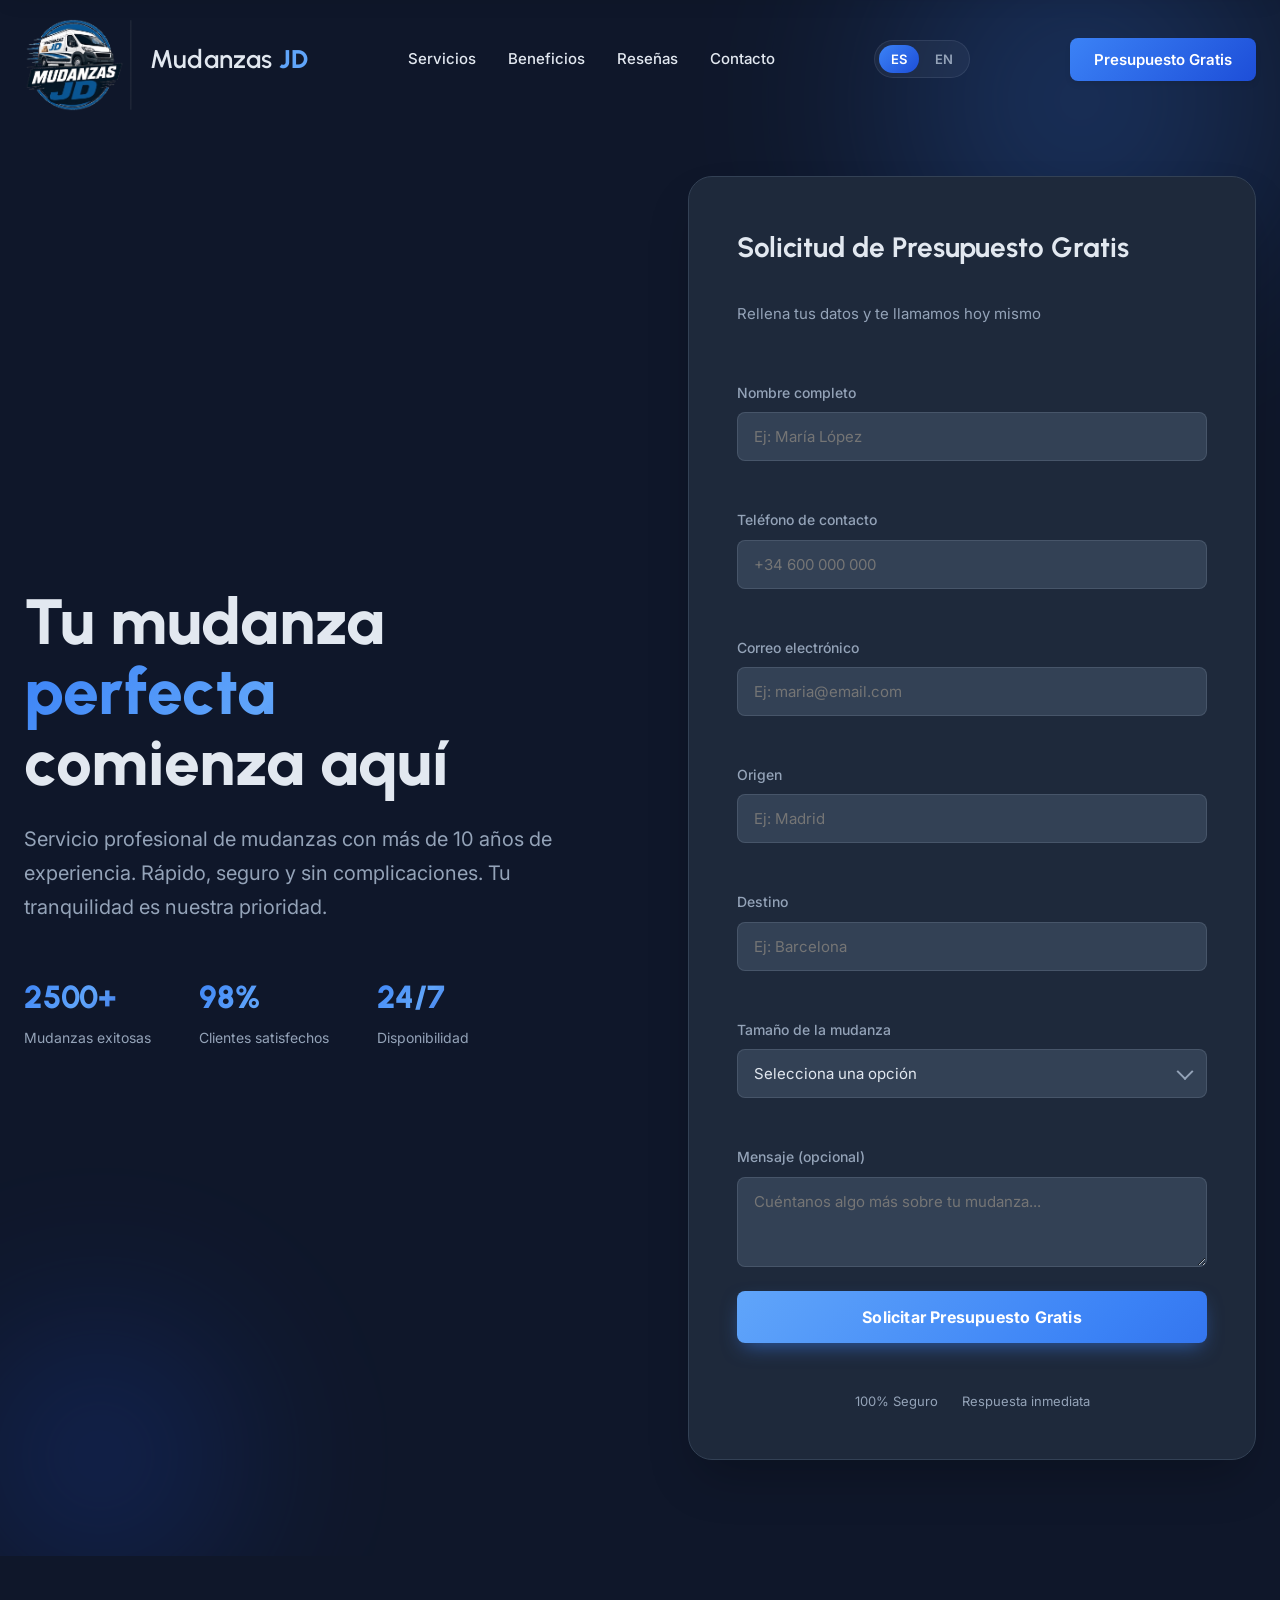
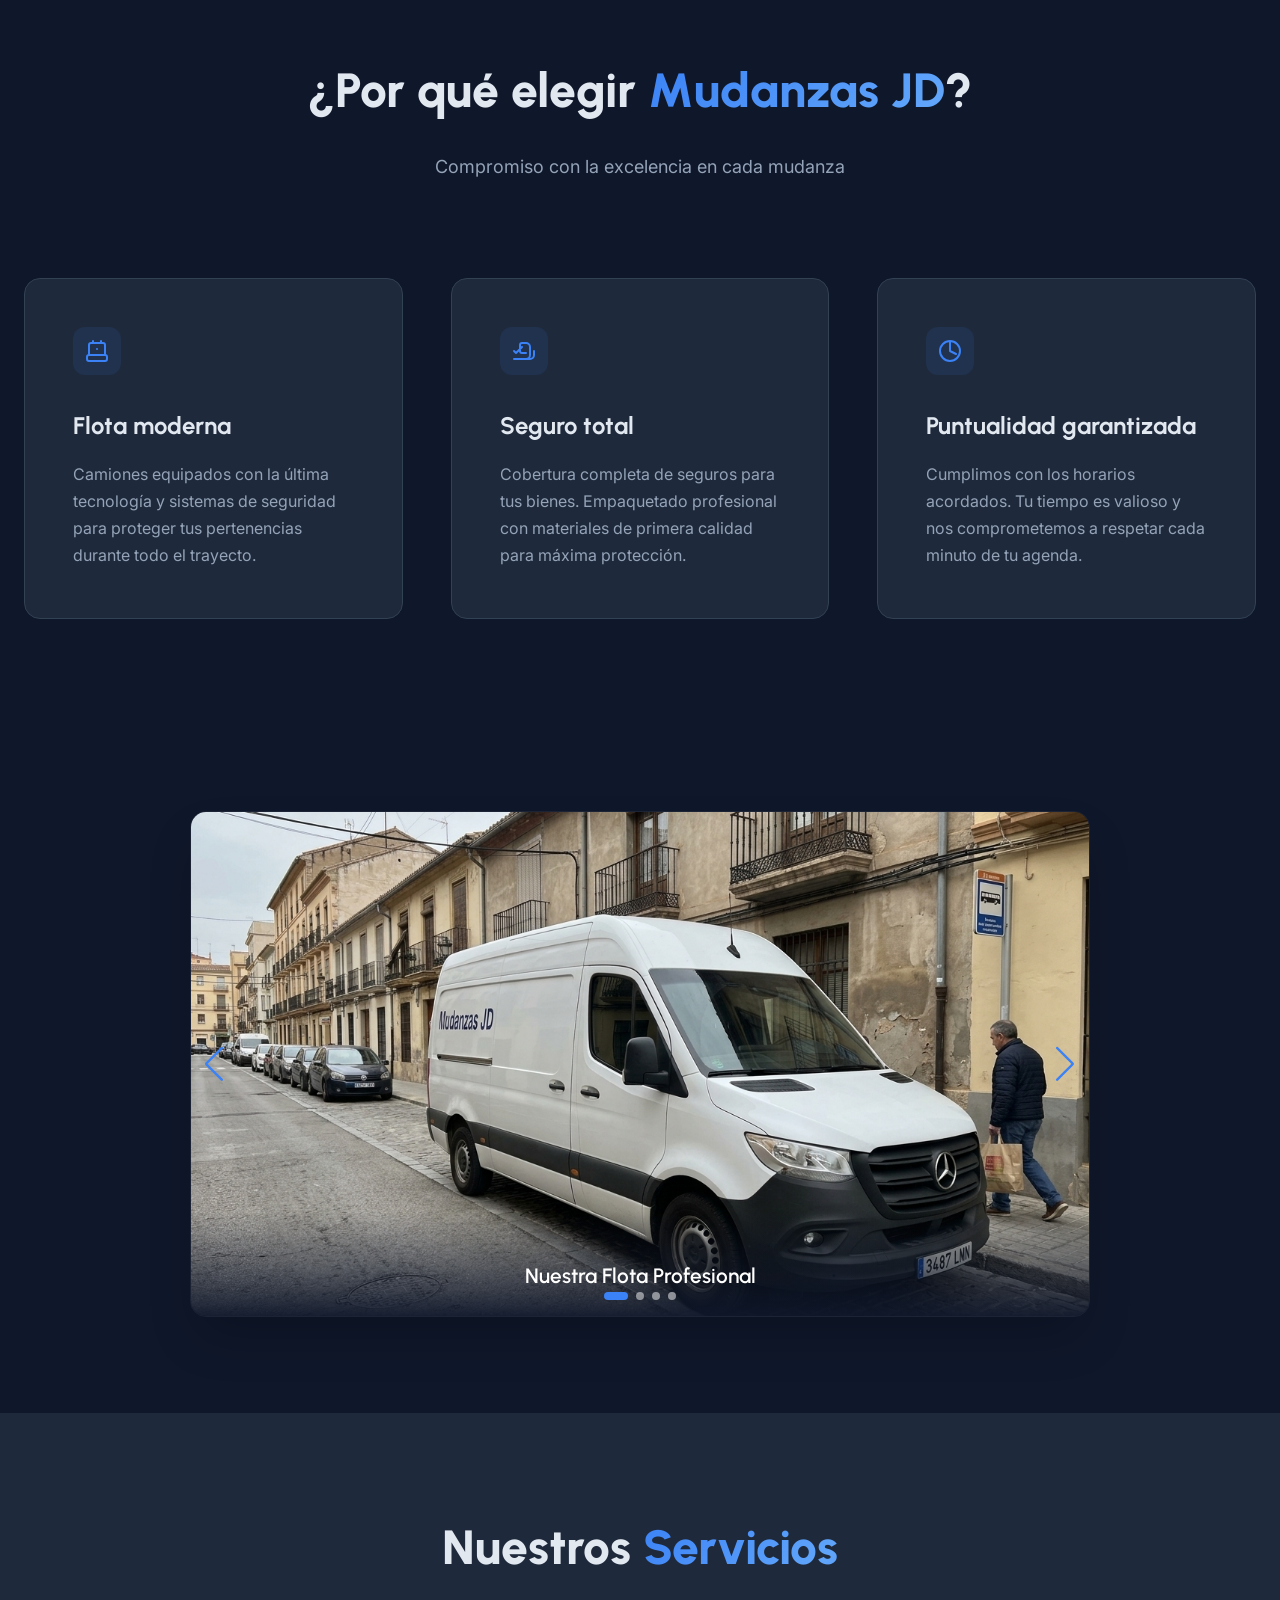
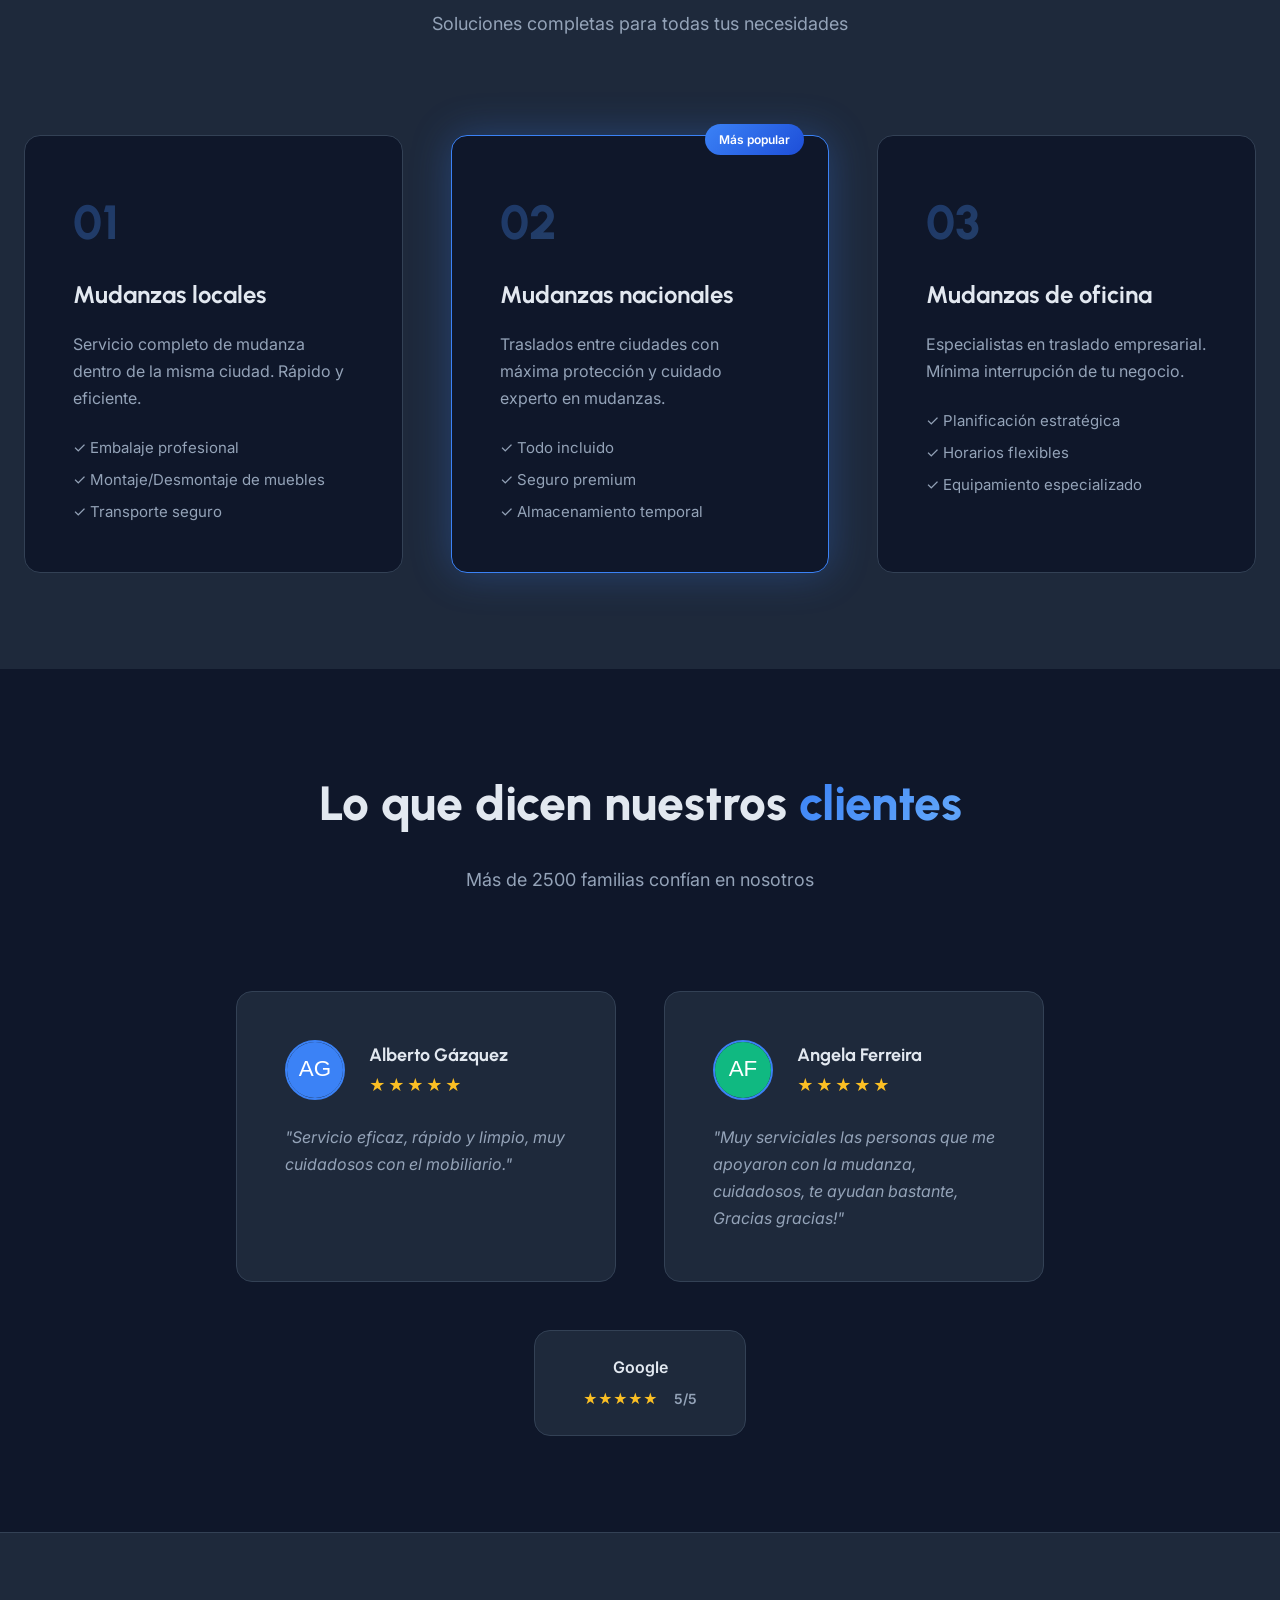
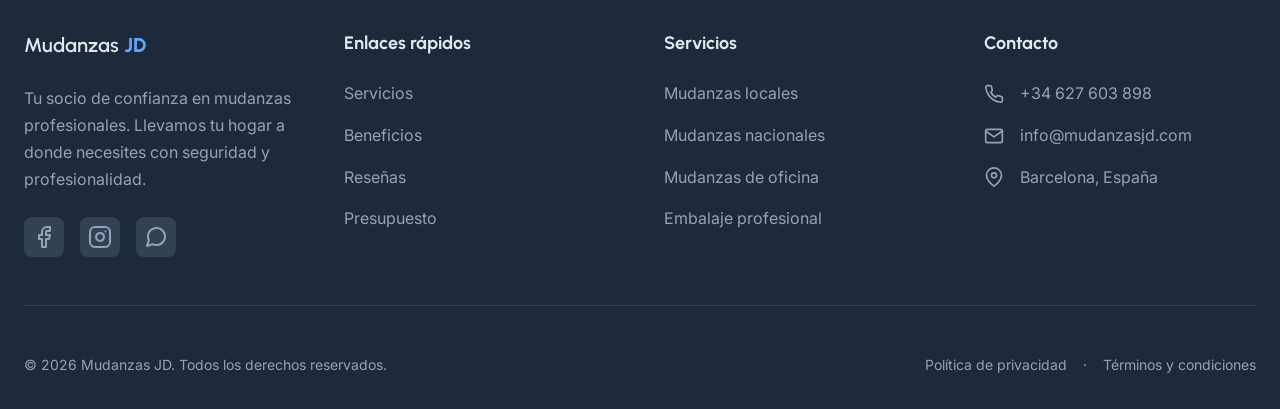
==== commit 4ada5bac: "feat(ui/seo): UX arreglos , zoom del movil arreglado,validaciones y reseñas actualizadas" ====
--- a/index.html
+++ b/index.html
@@ -3,10 +3,98 @@
 
 <head>
     <meta charset="UTF-8">
-    <meta name="viewport" content="width=device-width, initial-scale=1.0">
+    <meta name="viewport" content="width=device-width, initial-scale=1.0, maximum-scale=1.0, user-scalable=no">
     <meta name="description"
-        content="Mudanzas JD - Servicio profesional de mudanzas. Rápido, seguro y confiable. Solicita tu presupuesto gratis ahora.">
-    <title>Mudanzas JD - Transporte Profesional y Seguro</title>
+        content="Mudanzas Barcelona con Mudanzas JD: servicio de mudanzas locales y nacionales con más de 10 años de experiencia. Presupuesto gratis, transporte seguro y sin complicaciones.">
+    <link rel="canonical" href="https://mudanzasjd.es/">
+    <title>Mudanzas Barcelona | Mudanzas Locales y Nacionales - Mudanzas JD</title>
+
+    <!-- Open Graph -->
+    <meta property="og:type" content="website">
+    <meta property="og:locale" content="es_ES">
+    <meta property="og:site_name" content="Mudanzas JD">
+    <meta property="og:title" content="Mudanzas Barcelona | Mudanzas Locales y Nacionales - Mudanzas JD">
+    <meta property="og:description"
+        content="Empresa de mudanzas en Barcelona especializada en mudanzas locales y nacionales, con más de 10 años de experiencia. Presupuesto gratis, transporte seguro y sin complicaciones.">
+    <meta property="og:image" content="https://mudanzasjd.es/assets/logo_navbar.png">
+    <meta property="og:url" content="https://mudanzasjd.es/">
+
+    <!-- Twitter Cards -->
+    <meta name="twitter:card" content="summary_large_image">
+    <meta name="twitter:title" content="Mudanzas Barcelona | Mudanzas Locales y Nacionales - Mudanzas JD">
+    <meta name="twitter:description"
+        content="Empresa de mudanzas en Barcelona especializada en mudanzas locales y nacionales, con más de 10 años de experiencia. Presupuesto gratis, transporte seguro y sin complicaciones.">
+    <meta name="twitter:image" content="https://mudanzasjd.es/assets/logo_navbar.png">
+
+    <!-- Favicon -->
+    <link rel="icon" type="image/png" href="./assets/logo_sin_fondo.png">
+
+    <!-- Datos estructurados (Schema.org) -->
+    <script type="application/ld+json">
+    {
+        "@context": "https://schema.org",
+        "@type": "MovingCompany",
+        "@id": "https://mudanzasjd.es/#organization",
+        "name": "Mudanzas JD",
+        "alternateName": "Mudanzas JD Barcelona",
+        "description": "Empresa de mudanzas en Barcelona especializada en mudanzas locales y nacionales, con más de 10 años de experiencia, presupuesto gratis y transporte seguro.",
+        "image": "https://mudanzasjd.es/assets/logo_navbar.png",
+        "logo": "https://mudanzasjd.es/assets/logo_navbar.png",
+        "telephone": "+34627603898",
+        "email": "info@mudanzasjd.com",
+        "address": {
+            "@type": "PostalAddress",
+            "streetAddress": "Carrer de Aragó, 179",
+            "addressLocality": "Barcelona",
+            "addressRegion": "Cataluña",
+            "postalCode": "08011",
+            "addressCountry": "ES"
+        },
+        "geo": {
+            "@type": "GeoCoordinates",
+            "latitude": 41.3874,
+            "longitude": 2.1686
+        },
+        "areaServed": [
+            "Barcelona",
+            "L'Hospitalet de Llobregat",
+            "Badalona",
+            "Sabadell",
+            "Terrassa",
+            "Cataluña",
+            "España"
+        ],
+        "priceRange": "€€",
+        "aggregateRating": {
+            "@type": "AggregateRating",
+            "ratingValue": "5",
+            "reviewCount": "2"
+        },
+        "review": [
+            {
+                "@type": "Review",
+                "author": { "@type": "Person", "name": "Alberto Gázquez" },
+                "reviewRating": { "@type": "Rating", "ratingValue": "5", "bestRating": "5" },
+                "reviewBody": "Servicio eficaz, rápido y limpio, muy cuidadosos con el mobiliario."
+            },
+            {
+                "@type": "Review",
+                "author": { "@type": "Person", "name": "Angela Ferreira" },
+                "reviewRating": { "@type": "Rating", "ratingValue": "5", "bestRating": "5" },
+                "reviewBody": "Muy serviciales las personas que me apoyaron con la mudanza, cuidadosos, te ayudan bastante, Gracias gracias!"
+            }
+        ],
+        "openingHoursSpecification": {
+            "@type": "OpeningHoursSpecification",
+            "dayOfWeek": [
+                "Monday", "Tuesday", "Wednesday", "Thursday", "Friday", "Saturday", "Sunday"
+            ],
+            "opens": "00:00",
+            "closes": "23:59"
+        },
+        "url": "https://mudanzasjd.es/"
+    }
+    </script>
 
     <!-- Google Fonts -->
     <link rel="preconnect" href="https://fonts.googleapis.com">
@@ -192,9 +280,9 @@
                         <h3 class="success-title" data-i18n="success.title">¡Solicitud recibida!</h3>
                         <p class="success-message" data-i18n="success.message">Te llamaremos en menos de 2 horas.</p>
 
-                        <a href="#" class="btn btn-urgent btn-full">
-                            <span class="btn-urgent-icon">📅</span>
-                            <span data-i18n="success.urgent">¿Tienes prisa? Agendar llamada directa en el calendario</span>
+                        <a href="tel:+34627603898" class="btn-call-direct" aria-label="Llamar ahora al 627 60 38 98">
+                            <span class="btn-call-direct-icon" aria-hidden="true">📞</span>
+                            <span data-i18n="success.urgent">¿Tienes prisa? Llamar ahora mismo</span>
                         </a>
                     </div>
                 </div>
@@ -270,19 +358,19 @@
             <div class="swiper mySwiper">
                 <div class="swiper-wrapper">
                     <div class="swiper-slide">
-                        <img src="./assets/foto_sprinter_mudanzas.jpg" alt="Furgoneta de Mudanzas JD en España">
+                        <img src="./assets/foto_sprinter_mudanzas.jpg" alt="Furgoneta de Mudanzas JD para mudanzas locales y nacionales en Barcelona" width="1200" height="896" loading="lazy" decoding="async">
                         <div class="slide-caption">Nuestra Flota Profesional</div>
                     </div>
                     <div class="swiper-slide">
-                        <img src="./assets/foto_trabajador_caja.jpg" alt="Servicio de mudanzas de hogar">
+                        <img src="./assets/foto_trabajador_caja.jpg" alt="Trabajador de Mudanzas JD embalando cajas en una mudanza de hogar en Barcelona" width="1152" height="864" loading="lazy" decoding="async">
                         <div class="slide-caption">Cuidado extremo en cada hogar</div>
                     </div>
                     <div class="swiper-slide">
-                        <img src="./assets/oficina_foto.jpg" alt="Traslado de oficinas corporativas">
+                        <img src="./assets/oficina_foto.jpg" alt="Equipo de Mudanzas JD realizando un traslado de oficina corporativa en Barcelona" width="2304" height="1728" loading="lazy" decoding="async">
                         <div class="slide-caption">Traslados de Oficinas Eficientes</div>
                     </div>
                     <div class="swiper-slide">
-                        <img src="./assets/foto_proteccion_embalajes.jpg" alt="Embalaje de objetos frágiles">
+                        <img src="./assets/foto_proteccion_embalajes.jpg" alt="Embalaje profesional de objetos frágiles durante una mudanza con Mudanzas JD" width="1152" height="864" loading="lazy" decoding="async">
                         <div class="slide-caption">Embalaje y Protección Premium</div>
                     </div>
                 </div>
@@ -357,73 +445,46 @@
                 <div class="reseña-card" data-aos="fade-up" data-aos-delay="100">
                     <div class="reseña-header">
                         <div class="reseña-avatar">
-                            <img src="data:image/svg+xml,%3Csvg xmlns='http://www.w3.org/2000/svg' width='60' height='60'%3E%3Crect fill='%233b82f6' width='60' height='60'/%3E%3Ctext x='50%25' y='50%25' dominant-baseline='middle' text-anchor='middle' font-family='Arial' font-size='24' fill='white'%3EML%3C/text%3E%3C/svg%3E"
-                                alt="María López">
+                            <img src="data:image/svg+xml,%3Csvg xmlns='http://www.w3.org/2000/svg' width='60' height='60'%3E%3Crect fill='%233b82f6' width='60' height='60'/%3E%3Ctext x='50%25' y='50%25' dominant-baseline='middle' text-anchor='middle' font-family='Arial' font-size='24' fill='white'%3EAG%3C/text%3E%3C/svg%3E"
+                                alt="Alberto Gázquez" width="60" height="60" loading="lazy" decoding="async">
                         </div>
                         <div class="reseña-info">
-                            <h4 class="reseña-name">María López</h4>
-                            <div class="reseña-stars">★★★★★</div>
+                            <h4 class="reseña-name">Alberto Gázquez</h4>
+                            <div class="reseña-stars" aria-label="5 de 5 estrellas">★★★★★</div>
                         </div>
                     </div>
                     <p class="reseña-text">
-                        "Excelente servicio. El equipo fue muy profesional y cuidadoso con todos mis muebles. La mudanza
-                        de Madrid a Valencia fue perfecta, sin un solo rasguño. Totalmente recomendables."
+                        "Servicio eficaz, rápido y limpio, muy cuidadosos con el mobiliario."
                     </p>
-                    <span class="reseña-date">Hace 2 semanas</span>
                 </div>
 
                 <div class="reseña-card" data-aos="fade-up" data-aos-delay="250">
                     <div class="reseña-header">
                         <div class="reseña-avatar">
-                            <img src="data:image/svg+xml,%3Csvg xmlns='http://www.w3.org/2000/svg' width='60' height='60'%3E%3Crect fill='%2310b981' width='60' height='60'/%3E%3Ctext x='50%25' y='50%25' dominant-baseline='middle' text-anchor='middle' font-family='Arial' font-size='24' fill='white'%3EJG%3C/text%3E%3C/svg%3E"
-                                alt="Jorge García">
+                            <img src="data:image/svg+xml,%3Csvg xmlns='http://www.w3.org/2000/svg' width='60' height='60'%3E%3Crect fill='%2310b981' width='60' height='60'/%3E%3Ctext x='50%25' y='50%25' dominant-baseline='middle' text-anchor='middle' font-family='Arial' font-size='24' fill='white'%3EAF%3C/text%3E%3C/svg%3E"
+                                alt="Angela Ferreira" width="60" height="60" loading="lazy" decoding="async">
                         </div>
                         <div class="reseña-info">
-                            <h4 class="reseña-name">Jorge García</h4>
-                            <div class="reseña-stars">★★★★★</div>
+                            <h4 class="reseña-name">Angela Ferreira</h4>
+                            <div class="reseña-stars" aria-label="5 de 5 estrellas">★★★★★</div>
                         </div>
                     </div>
                     <p class="reseña-text">
-                        "Contraté el servicio para mudar mi oficina y superaron todas mis expectativas. Muy organizados,
-                        puntuales y eficientes. El precio fue muy competitivo. 100% satisfecho."
+                        "Muy serviciales las personas que me apoyaron con la mudanza, cuidadosos, te ayudan bastante,
+                        Gracias gracias!"
                     </p>
-                    <span class="reseña-date">Hace 1 mes</span>
-                </div>
-
-                <div class="reseña-card" data-aos="fade-up" data-aos-delay="400">
-                    <div class="reseña-header">
-                        <div class="reseña-avatar">
-                            <img src="data:image/svg+xml,%3Csvg xmlns='http://www.w3.org/2000/svg' width='60' height='60'%3E%3Crect fill='%23f59e0b' width='60' height='60'/%3E%3Ctext x='50%25' y='50%25' dominant-baseline='middle' text-anchor='middle' font-family='Arial' font-size='24' fill='white'%3EAR%3C/text%3E%3C/svg%3E"
-                                alt="Ana Rodríguez">
-                        </div>
-                        <div class="reseña-info">
-                            <h4 class="reseña-name">Ana Rodríguez</h4>
-                            <div class="reseña-stars">★★★★★</div>
-                        </div>
-                    </div>
-                    <p class="reseña-text">
-                        "Increíble atención al cliente. Desde el primer contacto hasta el último detalle de la mudanza,
-                        todo fue impecable. El equipo es súper amable y profesional. Los recomiendo al 100%."
-                    </p>
-                    <span class="reseña-date">Hace 3 semanas</span>
                 </div>
             </div>
 
             <div class="reseñas-platforms" data-aos="fade-up" data-aos-delay="200">
-                <div class="platform-badge">
+                <a class="platform-badge" href="https://share.google/dxMsRowRzU1A6NKhk" target="_blank"
+                    rel="noopener noreferrer" aria-label="Ver todas las reseñas de Mudanzas JD en Google">
                     <span class="platform-name">Google</span>
                     <div class="platform-rating">
                         <span class="rating-stars">★★★★★</span>
-                        <span class="rating-score">4.9/5</span>
-                    </div>
-                </div>
-                <div class="platform-badge">
-                    <span class="platform-name">Trustpilot</span>
-                    <div class="platform-rating">
-                        <span class="rating-stars">★★★★★</span>
-                        <span class="rating-score">4.8/5</span>
-                    </div>
-                </div>
+                        <span class="rating-score">5/5</span>
+                    </div>
+                </a>
             </div>
         </div>
     </section>
@@ -542,9 +603,8 @@
         </div>
     </footer>
 
-    <!-- Chatbot Container (Voiceflow) -->
+    <!-- Chatbot Container (Voiceflow) - Oculto temporalmente, pendiente de reimplementar como FAQ
     <div class="chatbot-container" id="voiceflow-chat">
-        <!-- El widget de Voiceflow se insertará aquí -->
         <div class="chatbot-placeholder">
             <svg width="24" height="24" viewBox="0 0 24 24" fill="none" xmlns="http://www.w3.org/2000/svg">
                 <path d="M21 15a2 2 0 01-2 2H7l-4 4V5a2 2 0 012-2h14a2 2 0 012 2z" stroke="white" stroke-width="2"
@@ -552,6 +612,7 @@
             </svg>
         </div>
     </div>
+    -->
 
     <!-- AOS Animation Library -->
     <script src="https://unpkg.com/aos@2.3.1/dist/aos.js"></script>
--- a/styles.css
+++ b/styles.css
@@ -547,11 +547,20 @@
    Calculator Widget
    ============================================ */
 .calculator-widget {
+    display: grid;
     background: var(--color-dark-secondary);
     border-radius: var(--radius-xl);
     padding: var(--spacing-xl);
     box-shadow: var(--shadow-2xl);
     border: 1px solid var(--color-dark-tertiary);
+}
+
+/* El formulario y la tarjeta de éxito comparten la misma celda de grid:
+   el alto del contenedor se ajusta al más alto de los dos y evita el
+   tirón (layout shift) al alternar entre ambos en móvil. */
+.calculator-form,
+.success-card {
+    grid-area: 1 / 1;
 }
 
 .widget-title {
@@ -715,13 +724,22 @@
 
 .success-icon {
     margin-bottom: var(--spacing-xs);
-    animation: success-pop 0.6s cubic-bezier(0.34, 1.56, 0.64, 1) both;
+    animation: success-pop 0.7s cubic-bezier(0.22, 1, 0.36, 1) both;
 }
 
 @keyframes success-pop {
     0% {
         transform: scale(0);
         opacity: 0;
+    }
+
+    45% {
+        transform: scale(1.18);
+        opacity: 1;
+    }
+
+    70% {
+        transform: scale(0.92);
     }
 
     100% {
@@ -743,42 +761,63 @@
     margin-bottom: var(--spacing-md);
 }
 
-/* Botón destacado que llama la atención */
-.btn-urgent {
-    gap: 0.5rem;
-    padding: 1rem 1.25rem;
-    font-size: 0.9375rem;
+/* Botón principal de llamada directa: máxima visibilidad y área de toque amplia en móvil */
+.btn-call-direct {
+    display: inline-flex;
+    align-items: center;
+    justify-content: center;
+    gap: 0.625rem;
+    width: 100%;
+    box-sizing: border-box;
+    padding: 1.125rem 1.5rem;
+    min-height: 56px;
+    font-family: var(--font-body);
+    font-size: 1.0625rem;
     font-weight: 700;
     line-height: 1.3;
+    text-align: center;
+    text-decoration: none;
     color: var(--color-white);
-    background: linear-gradient(135deg, var(--color-warning) 0%, #f97316 100%);
-    box-shadow: 0 8px 22px -6px rgba(245, 158, 11, 0.6);
-    text-align: center;
-    animation: urgent-attention 2s ease-in-out infinite;
-}
-
-.btn-urgent:hover {
+    background: linear-gradient(135deg, var(--color-primary) 0%, var(--color-primary-dark) 100%);
+    border: none;
+    border-radius: var(--radius-full);
+    box-shadow: 0 8px 22px -6px rgba(59, 130, 246, 0.6);
+    cursor: pointer;
+    -webkit-tap-highlight-color: transparent;
+    touch-action: manipulation;
+    animation: call-direct-pulse 2.2s ease-in-out infinite;
+    transition: transform 0.2s ease, box-shadow 0.2s ease;
+}
+
+.btn-call-direct:hover,
+.btn-call-direct:focus-visible {
     transform: translateY(-3px) scale(1.02);
-    box-shadow: 0 0 30px rgba(245, 158, 11, 0.5);
+    box-shadow: 0 0 30px rgba(59, 130, 246, 0.55);
     animation-play-state: paused;
 }
 
-.btn-urgent-icon {
+.btn-call-direct:active {
+    transform: translateY(0) scale(0.98);
+    box-shadow: 0 4px 14px -4px rgba(59, 130, 246, 0.6);
+}
+
+.btn-call-direct-icon {
     font-size: 1.125rem;
-}
-
-/* Vibración/latido sutil para captar la atención */
-@keyframes urgent-attention {
+    flex-shrink: 0;
+}
+
+/* Latido sutil para captar la atención sin resultar molesto */
+@keyframes call-direct-pulse {
 
     0%,
     100% {
         transform: translateY(0) scale(1);
-        box-shadow: 0 8px 22px -6px rgba(245, 158, 11, 0.6);
+        box-shadow: 0 8px 22px -6px rgba(59, 130, 246, 0.6);
     }
 
     50% {
         transform: translateY(-2px) scale(1.015);
-        box-shadow: 0 12px 28px -6px rgba(245, 158, 11, 0.75);
+        box-shadow: 0 12px 28px -6px rgba(59, 130, 246, 0.75);
     }
 }
 
@@ -1048,7 +1087,8 @@
 
 .reseñas-slider {
     display: grid;
-    grid-template-columns: repeat(auto-fit, minmax(300px, 1fr));
+    grid-template-columns: repeat(auto-fit, minmax(300px, 380px));
+    justify-content: center;
     gap: var(--spacing-xl);
 }
 
@@ -1437,16 +1477,14 @@
         padding: var(--spacing-sm) 10px; 
     }
 
-    .success-card .btn-urgent {
-        width: 100%;            
+    .success-card .btn-call-direct {
+        width: 100%;
         box-sizing: border-box;
-        padding: 12px 10px;     
-        
-        
-        white-space: normal; 
+        padding: 1rem 0.75rem;
+        font-size: 0.9375rem;
+        white-space: normal;
         word-wrap: break-word;
-        
-        
+        overflow-wrap: break-word;
         display: inline-flex;
         align-items: center;
         justify-content: center;
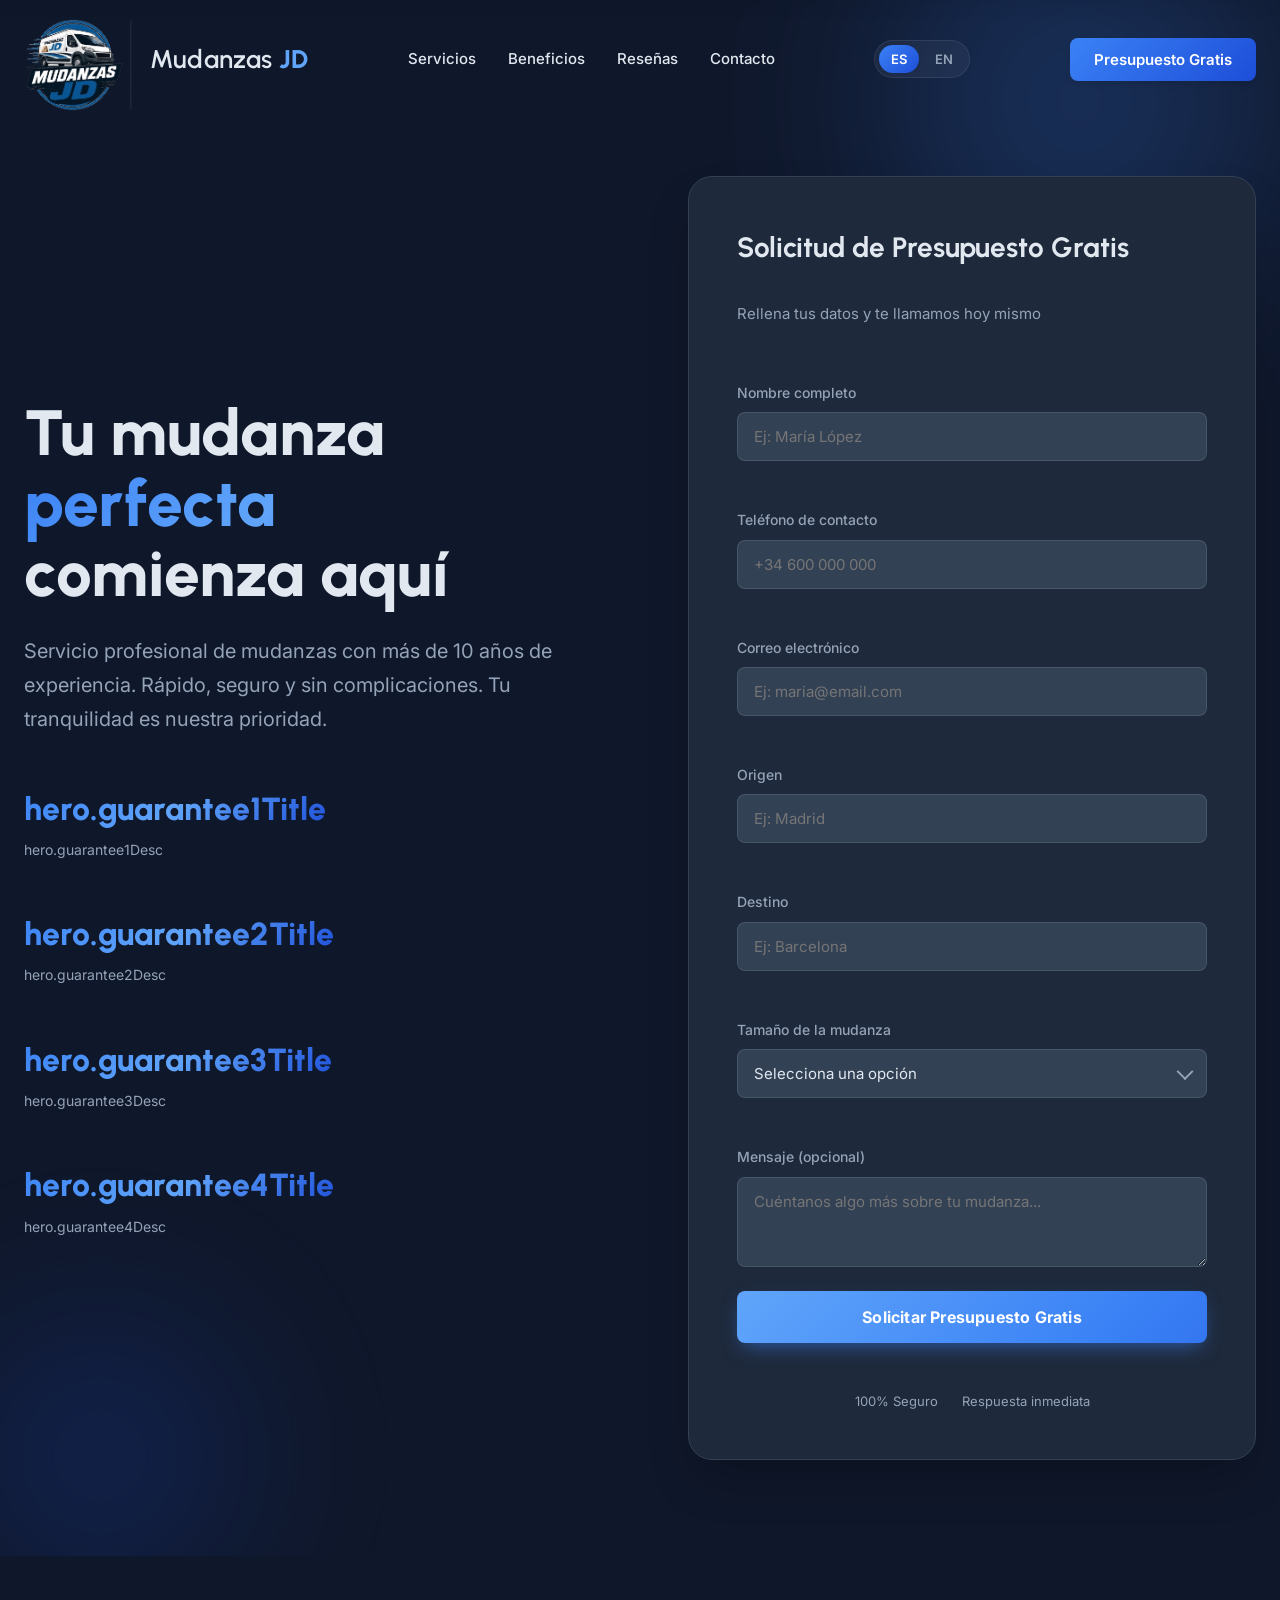
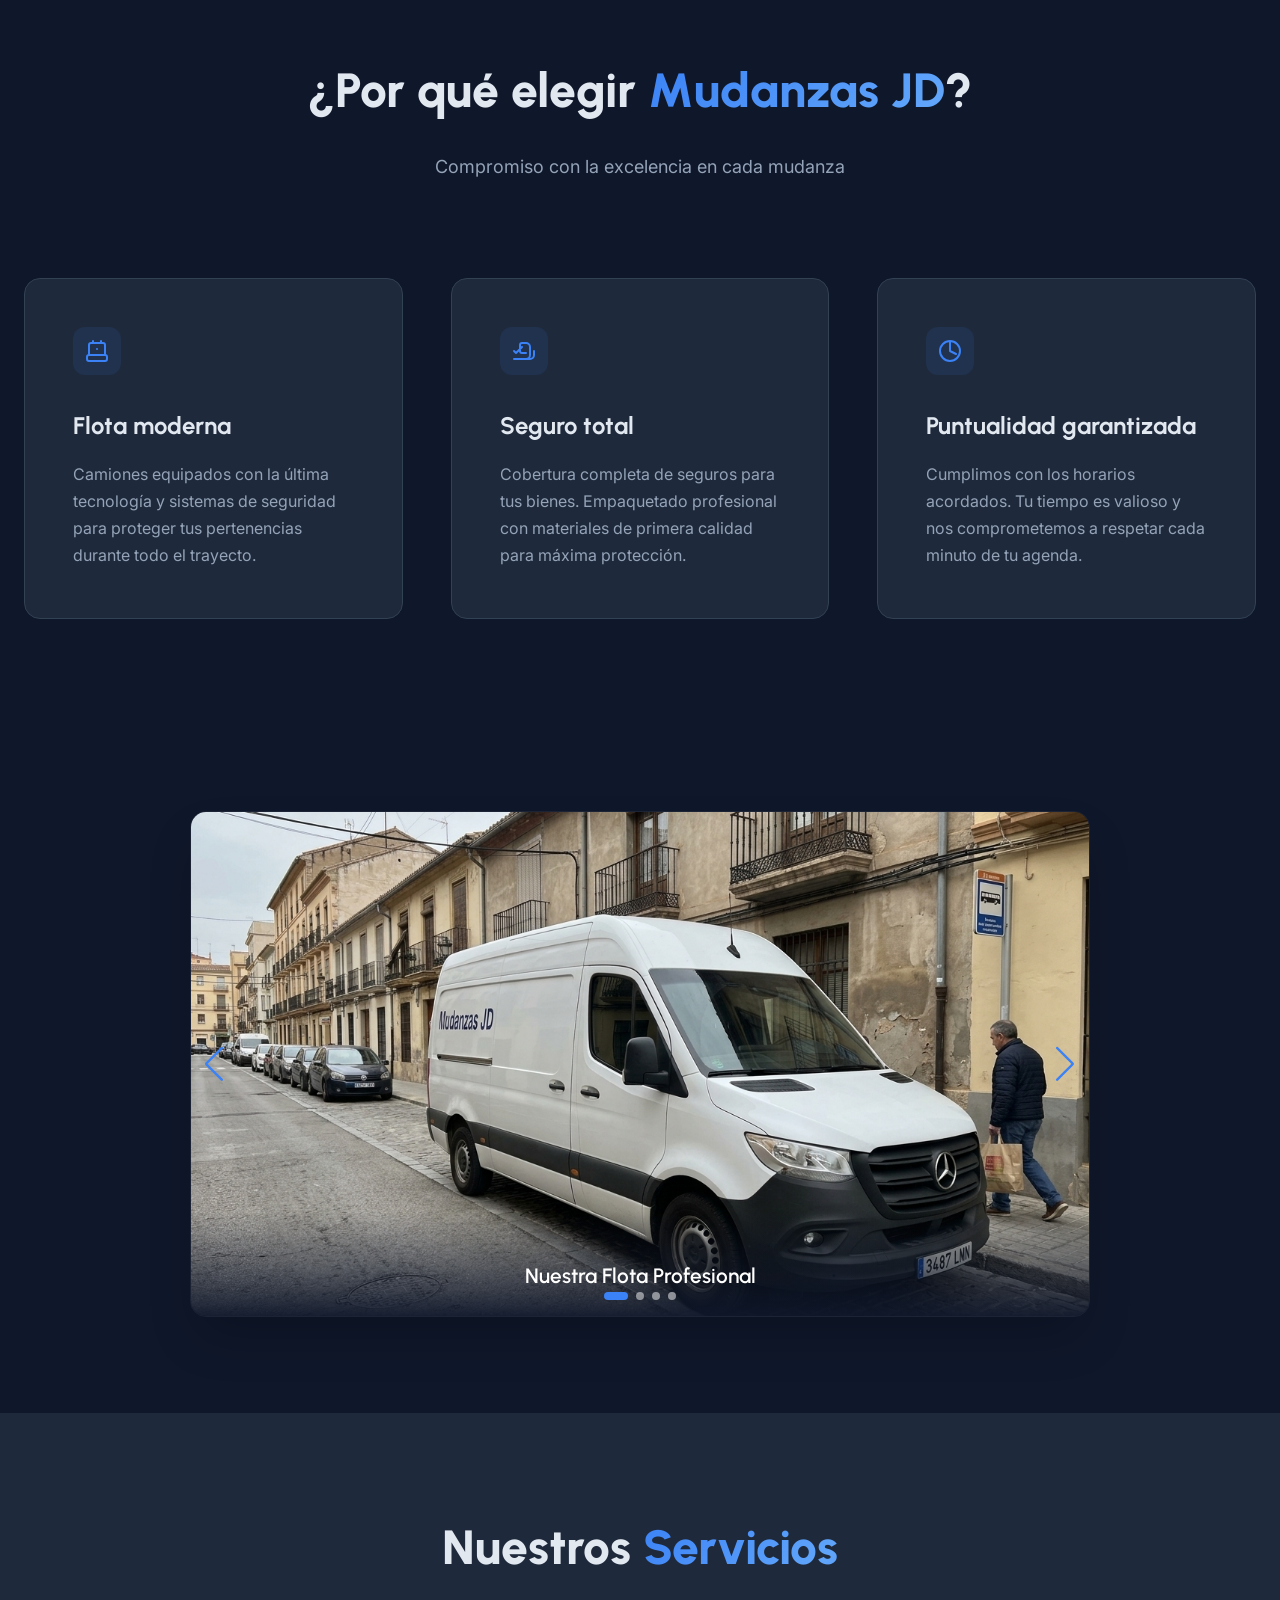
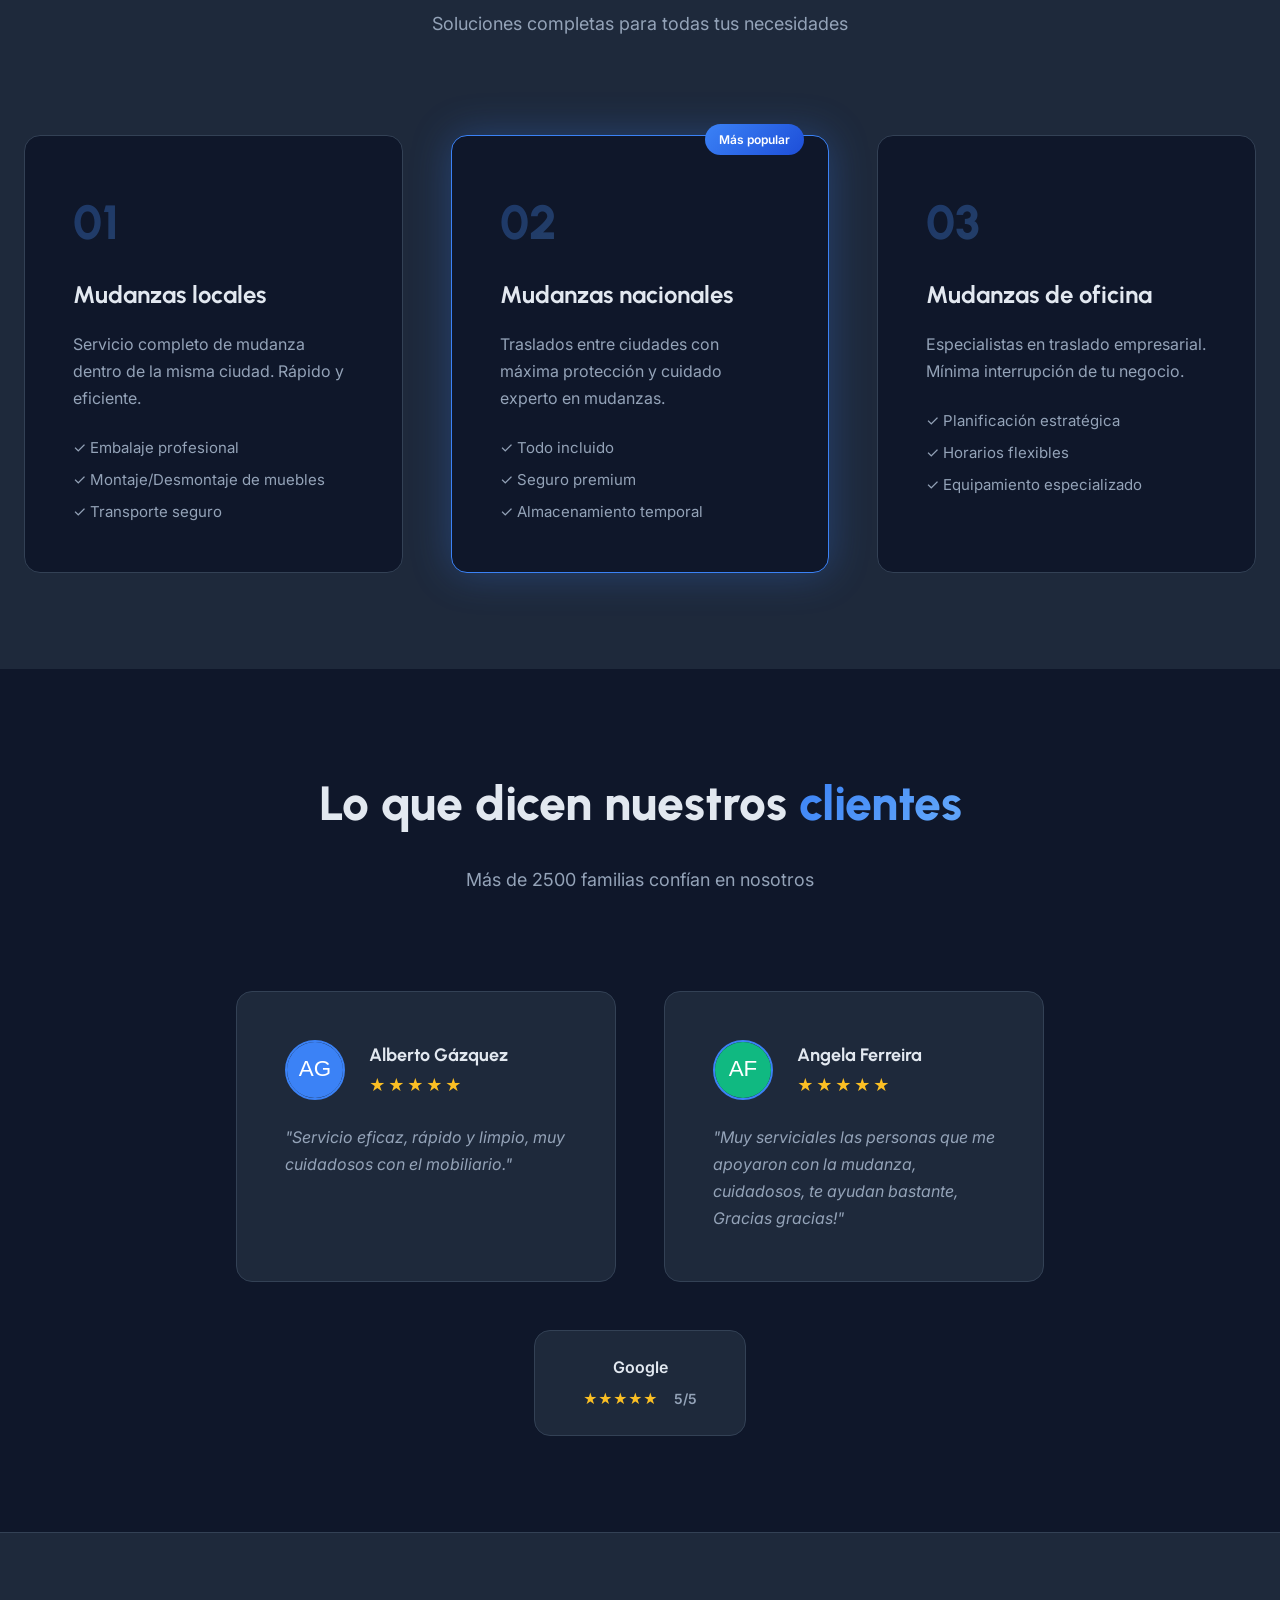
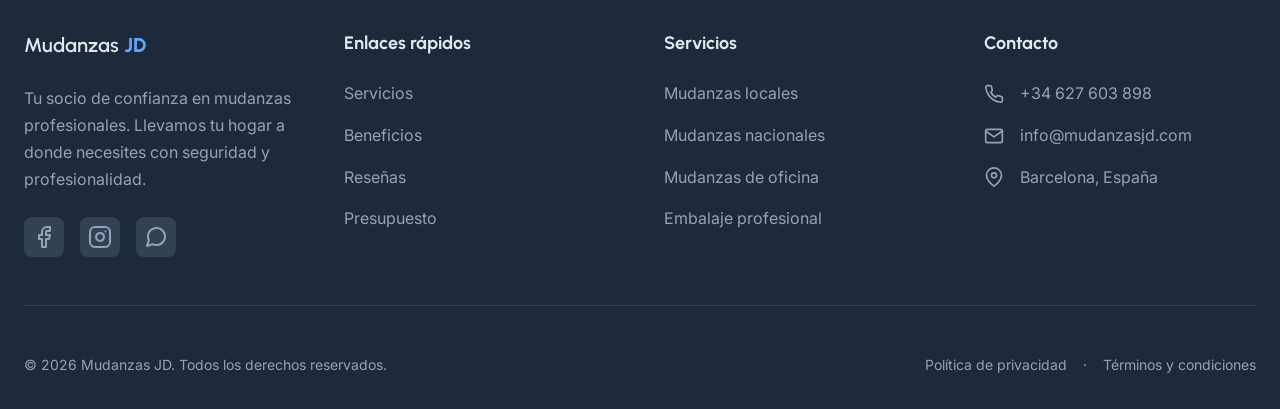
==== commit 060fffee: "feat(seo): add robots.txt and sitemap.xml to root folder" ====
--- a/index.html
+++ b/index.html
@@ -184,16 +184,20 @@
                     </p>
                     <div class="hero-stats">
                         <div class="stat-item">
-                            <span class="stat-number">2500+</span>
-                            <span class="stat-label" data-i18n="hero.stat1Label">Mudanzas exitosas</span>
+                            <span class="stat-number" data-i18n="hero.guarantee1Title">Seguro de Carga</span>
+                            <span class="stat-label" data-i18n="hero.guarantee1Desc">Protección garantizada en cada traslado</span>
                         </div>
                         <div class="stat-item">
-                            <span class="stat-number">98%</span>
-                            <span class="stat-label" data-i18n="hero.stat2Label">Clientes satisfechos</span>
+                            <span class="stat-number" data-i18n="hero.guarantee2Title">Presupuesto Sin Compromiso</span>
+                            <span class="stat-label" data-i18n="hero.guarantee2Desc">Transparente y sin costes ocultos</span>
                         </div>
                         <div class="stat-item">
-                            <span class="stat-number">24/7</span>
-                            <span class="stat-label" data-i18n="hero.stat3Label">Disponibilidad</span>
+                            <span class="stat-number" data-i18n="hero.guarantee3Title">Disponibilidad 24/7</span>
+                            <span class="stat-label" data-i18n="hero.guarantee3Desc">Adaptados a tu horario y urgencias</span>
+                        </div>
+                        <div class="stat-item">
+                            <span class="stat-number" data-i18n="hero.guarantee4Title">Trato Profesional</span>
+                            <span class="stat-label" data-i18n="hero.guarantee4Desc">Cuidado máximo con mantas y embalaje de protección</span>
                         </div>
                     </div>
                 </div>
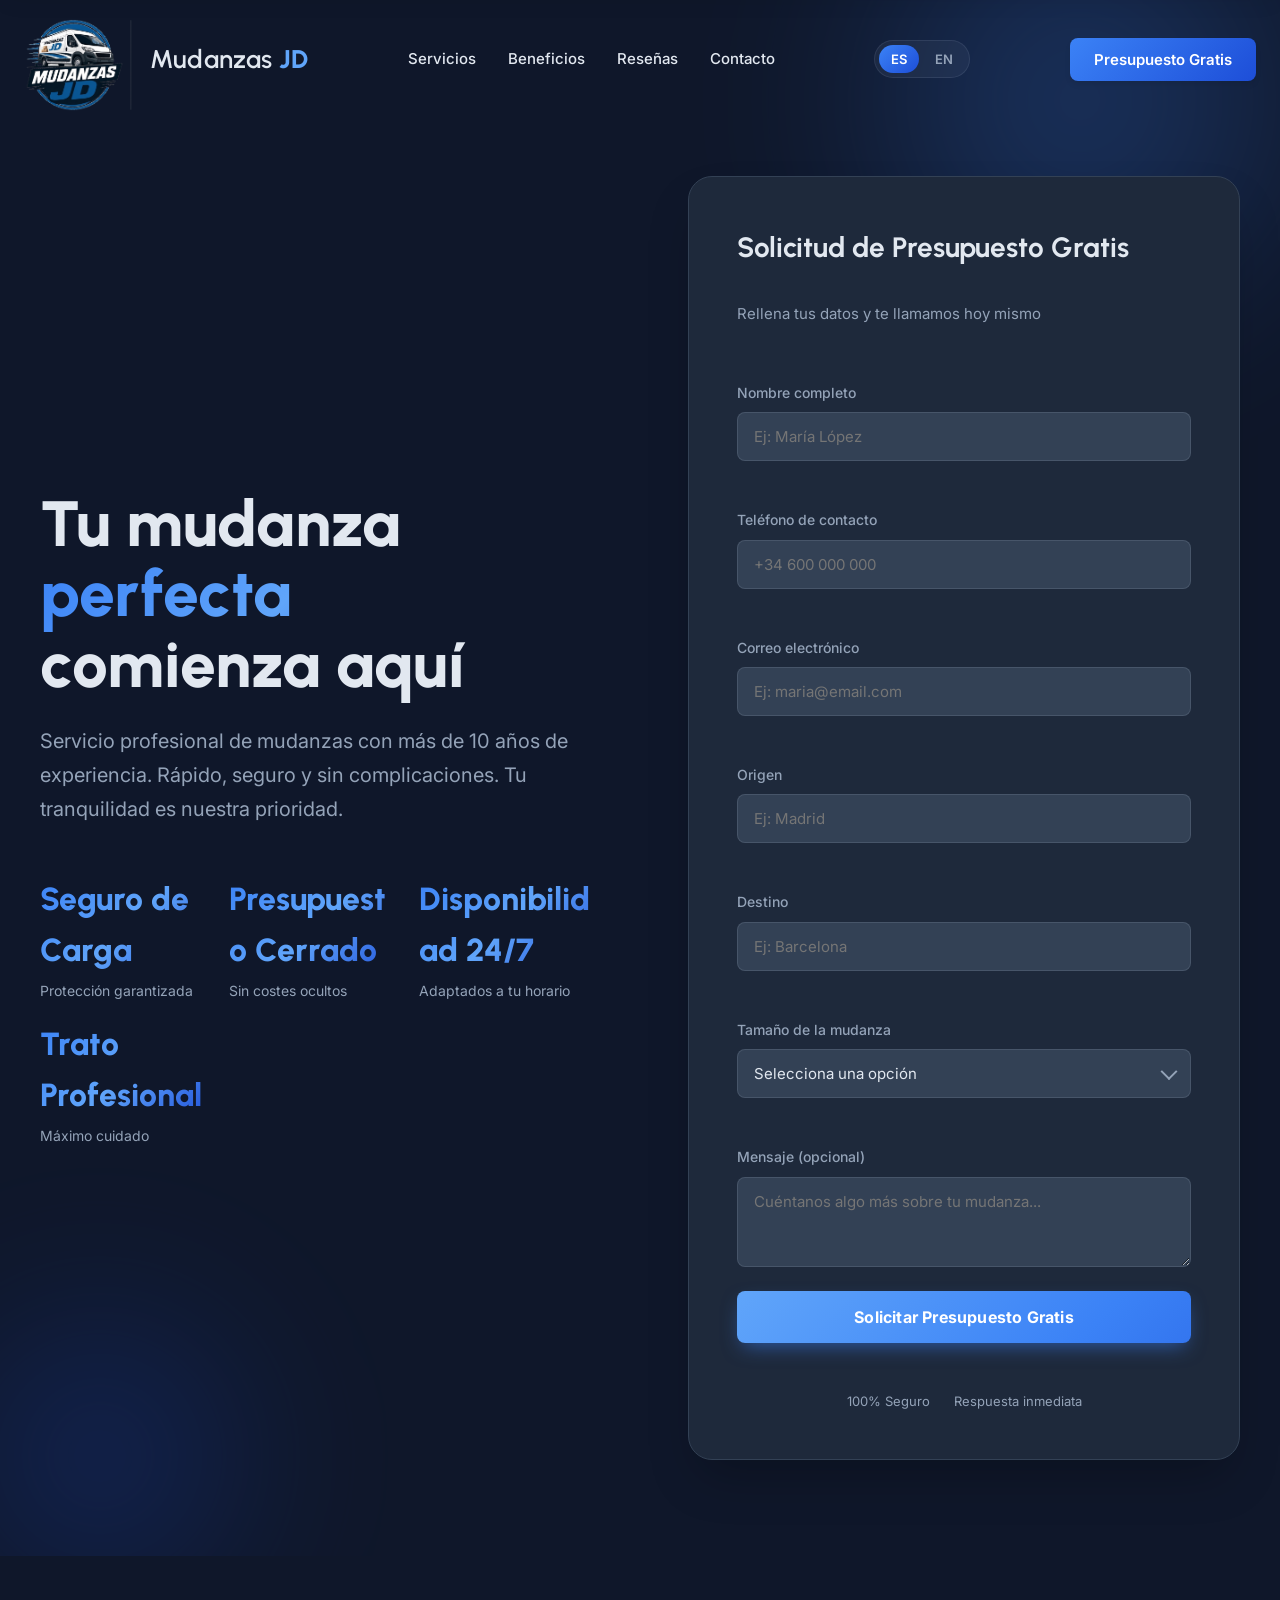
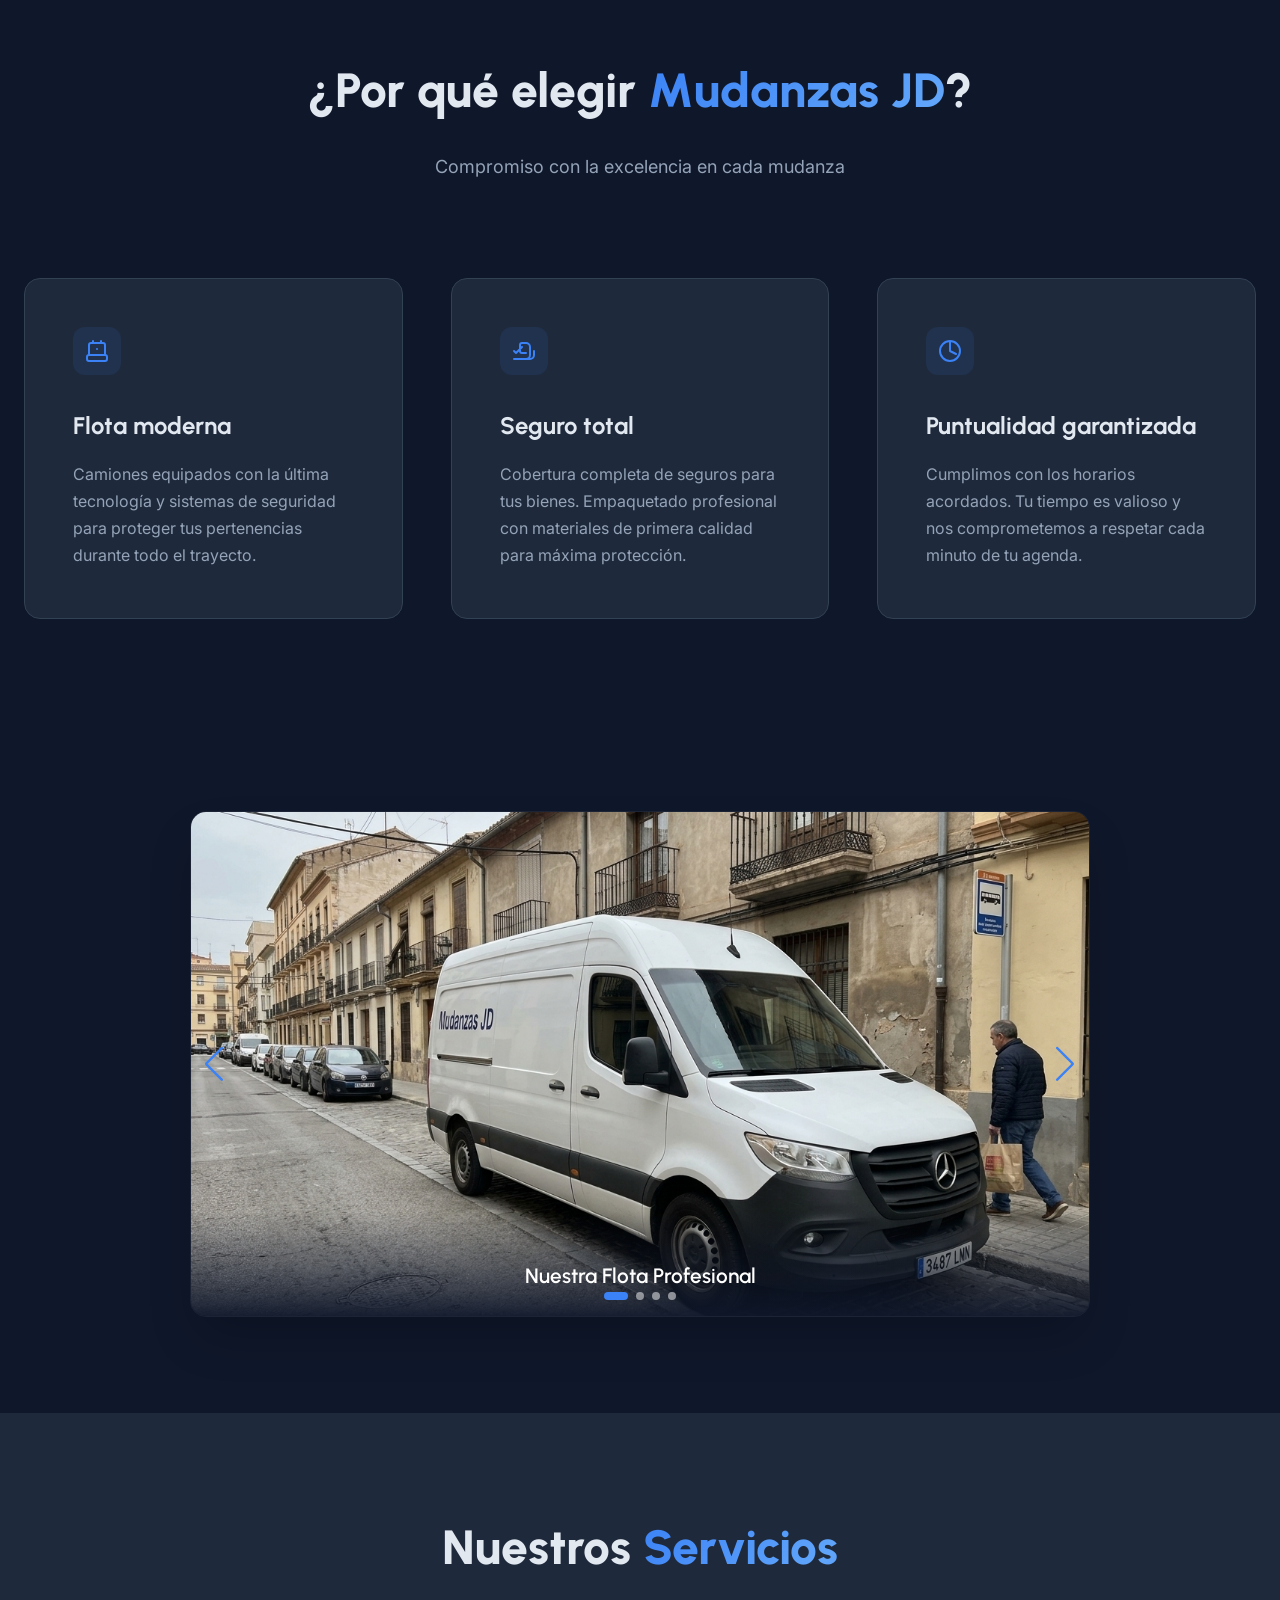
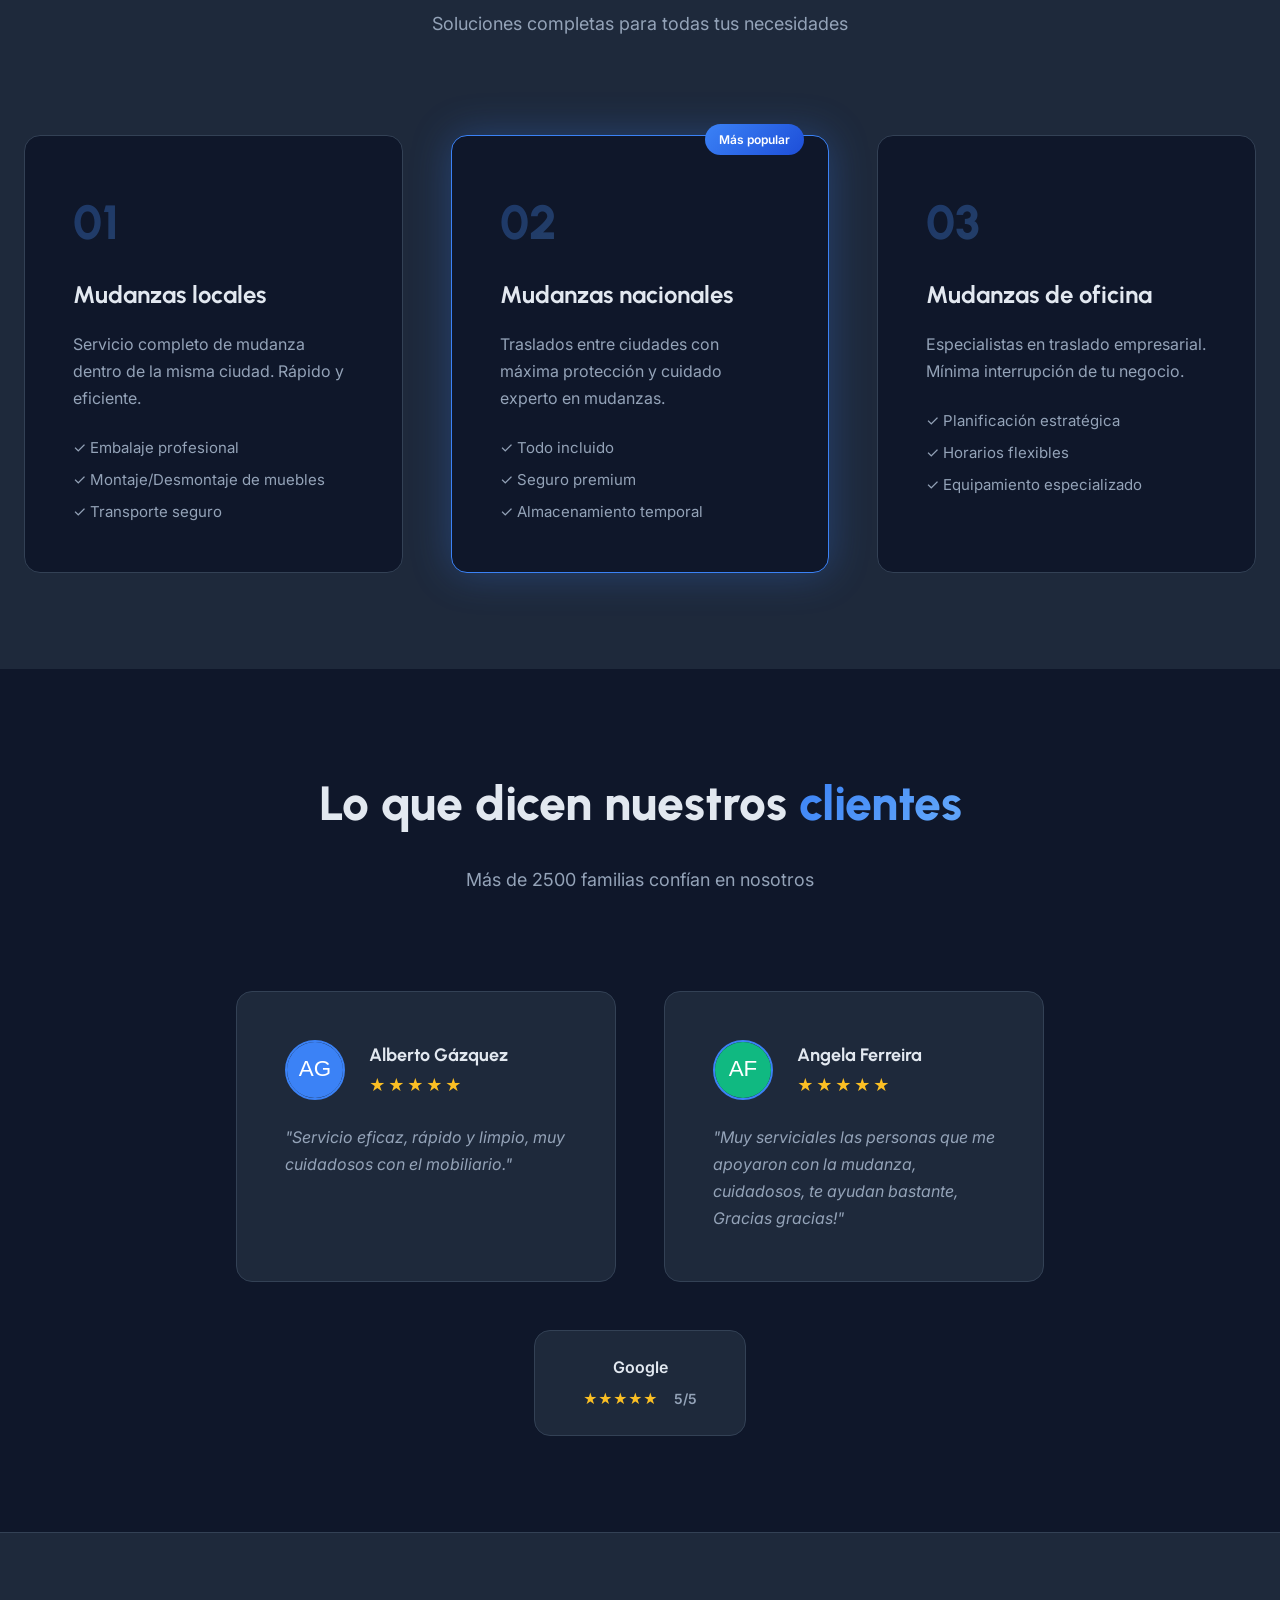
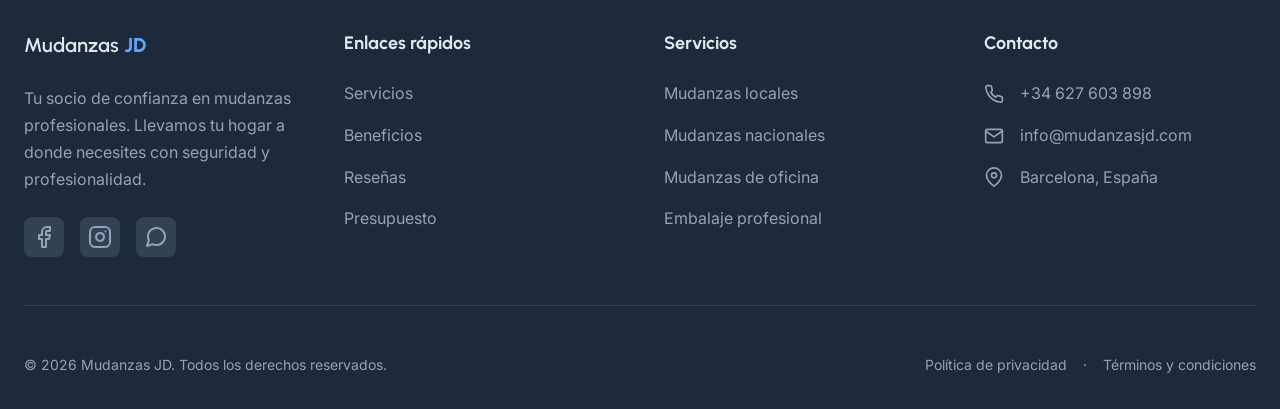
==== commit 5065a88b: "fix(ui): repair hero layout overflow and i18n keys for guarantee cards" ====
--- a/index.html
+++ b/index.html
@@ -185,19 +185,19 @@
                     <div class="hero-stats">
                         <div class="stat-item">
                             <span class="stat-number" data-i18n="hero.guarantee1Title">Seguro de Carga</span>
-                            <span class="stat-label" data-i18n="hero.guarantee1Desc">Protección garantizada en cada traslado</span>
+                            <span class="stat-label" data-i18n="hero.guarantee1Desc">Protección garantizada</span>
                         </div>
                         <div class="stat-item">
-                            <span class="stat-number" data-i18n="hero.guarantee2Title">Presupuesto Sin Compromiso</span>
-                            <span class="stat-label" data-i18n="hero.guarantee2Desc">Transparente y sin costes ocultos</span>
+                            <span class="stat-number" data-i18n="hero.guarantee2Title">Presupuesto Cerrado</span>
+                            <span class="stat-label" data-i18n="hero.guarantee2Desc">Sin costes ocultos</span>
                         </div>
                         <div class="stat-item">
                             <span class="stat-number" data-i18n="hero.guarantee3Title">Disponibilidad 24/7</span>
-                            <span class="stat-label" data-i18n="hero.guarantee3Desc">Adaptados a tu horario y urgencias</span>
+                            <span class="stat-label" data-i18n="hero.guarantee3Desc">Adaptados a tu horario</span>
                         </div>
                         <div class="stat-item">
                             <span class="stat-number" data-i18n="hero.guarantee4Title">Trato Profesional</span>
-                            <span class="stat-label" data-i18n="hero.guarantee4Desc">Cuidado máximo con mantas y embalaje de protección</span>
+                            <span class="stat-label" data-i18n="hero.guarantee4Desc">Máximo cuidado</span>
                         </div>
                     </div>
                 </div>
--- a/styles.css
+++ b/styles.css
@@ -64,6 +64,10 @@
 /* ============================================
    Reset & Base Styles
    ============================================ */
+img, iframe, form, button, input {
+    max-width: 100%;
+}
+
 * {
     margin: 0;
     padding: 0;
@@ -344,6 +348,9 @@
     border-radius: var(--radius-md);
     transition: all var(--transition-base);
     white-space: nowrap;
+    max-width: 100%;
+    overflow: hidden;
+    text-overflow: ellipsis;
 }
 
 /* Cambio de color sutil al pasar el cursor en todos los botones */
@@ -495,10 +502,21 @@
 .hero-content {
     position: relative;
     z-index: 1;
-    display: grid;
-    grid-template-columns: 1fr 1fr;
+    display: flex;
+    flex-wrap: wrap;
+    width: 100%;
+    max-width: 1200px;
+    margin: 0 auto;
+    box-sizing: border-box;
     gap: var(--spacing-3xl);
     align-items: center;
+}
+
+.hero-text,
+.calculator-widget {
+    flex: 1 1 380px;
+    min-width: 0;
+    max-width: 100%;
 }
 
 .hero-title {
@@ -507,6 +525,9 @@
     font-weight: 800;
     line-height: 1.1;
     margin-bottom: var(--spacing-md);
+    max-width: 100%;
+    word-break: break-word;
+    overflow-wrap: break-word;
 }
 
 .hero-subtitle {
@@ -517,15 +538,18 @@
 }
 
 .hero-stats {
-    display: flex;
-    gap: var(--spacing-xl);
-    flex-wrap: wrap;
+    display: grid;
+    grid-template-columns: repeat(auto-fit, minmax(140px, 1fr));
+    gap: 1rem;
+    width: 100%;
 }
 
 .stat-item {
     display: flex;
     flex-direction: column;
     gap: 0.25rem;
+    min-width: 0;
+    max-width: 100%;
 }
 
 .stat-number {
@@ -536,11 +560,15 @@
     background-clip: text;
     -webkit-background-clip: text;
     -webkit-text-fill-color: transparent;
+    word-break: break-word;
+    overflow-wrap: break-word;
 }
 
 .stat-label {
     font-size: 0.875rem;
     color: var(--color-text-secondary);
+    word-break: break-word;
+    overflow-wrap: break-word;
 }
 
 /* ============================================
@@ -1383,7 +1411,6 @@
     }
 
     .hero-content {
-        grid-template-columns: 1fr;
         gap: var(--spacing-xl);
     }
 
@@ -1435,15 +1462,8 @@
 
     
     .hero .hero-content .hero-stats {
-        display: grid;
-        grid-template-columns: repeat(2, 1fr);
-        gap: var(--spacing-md);
         justify-items: center;
         text-align: center;
-    }
-    
-    .hero .hero-content .hero-stats .stat-item:last-child {
-        grid-column: span 2; /* Centra la tercera estadística (24/7) abajo */
     }
 }
 
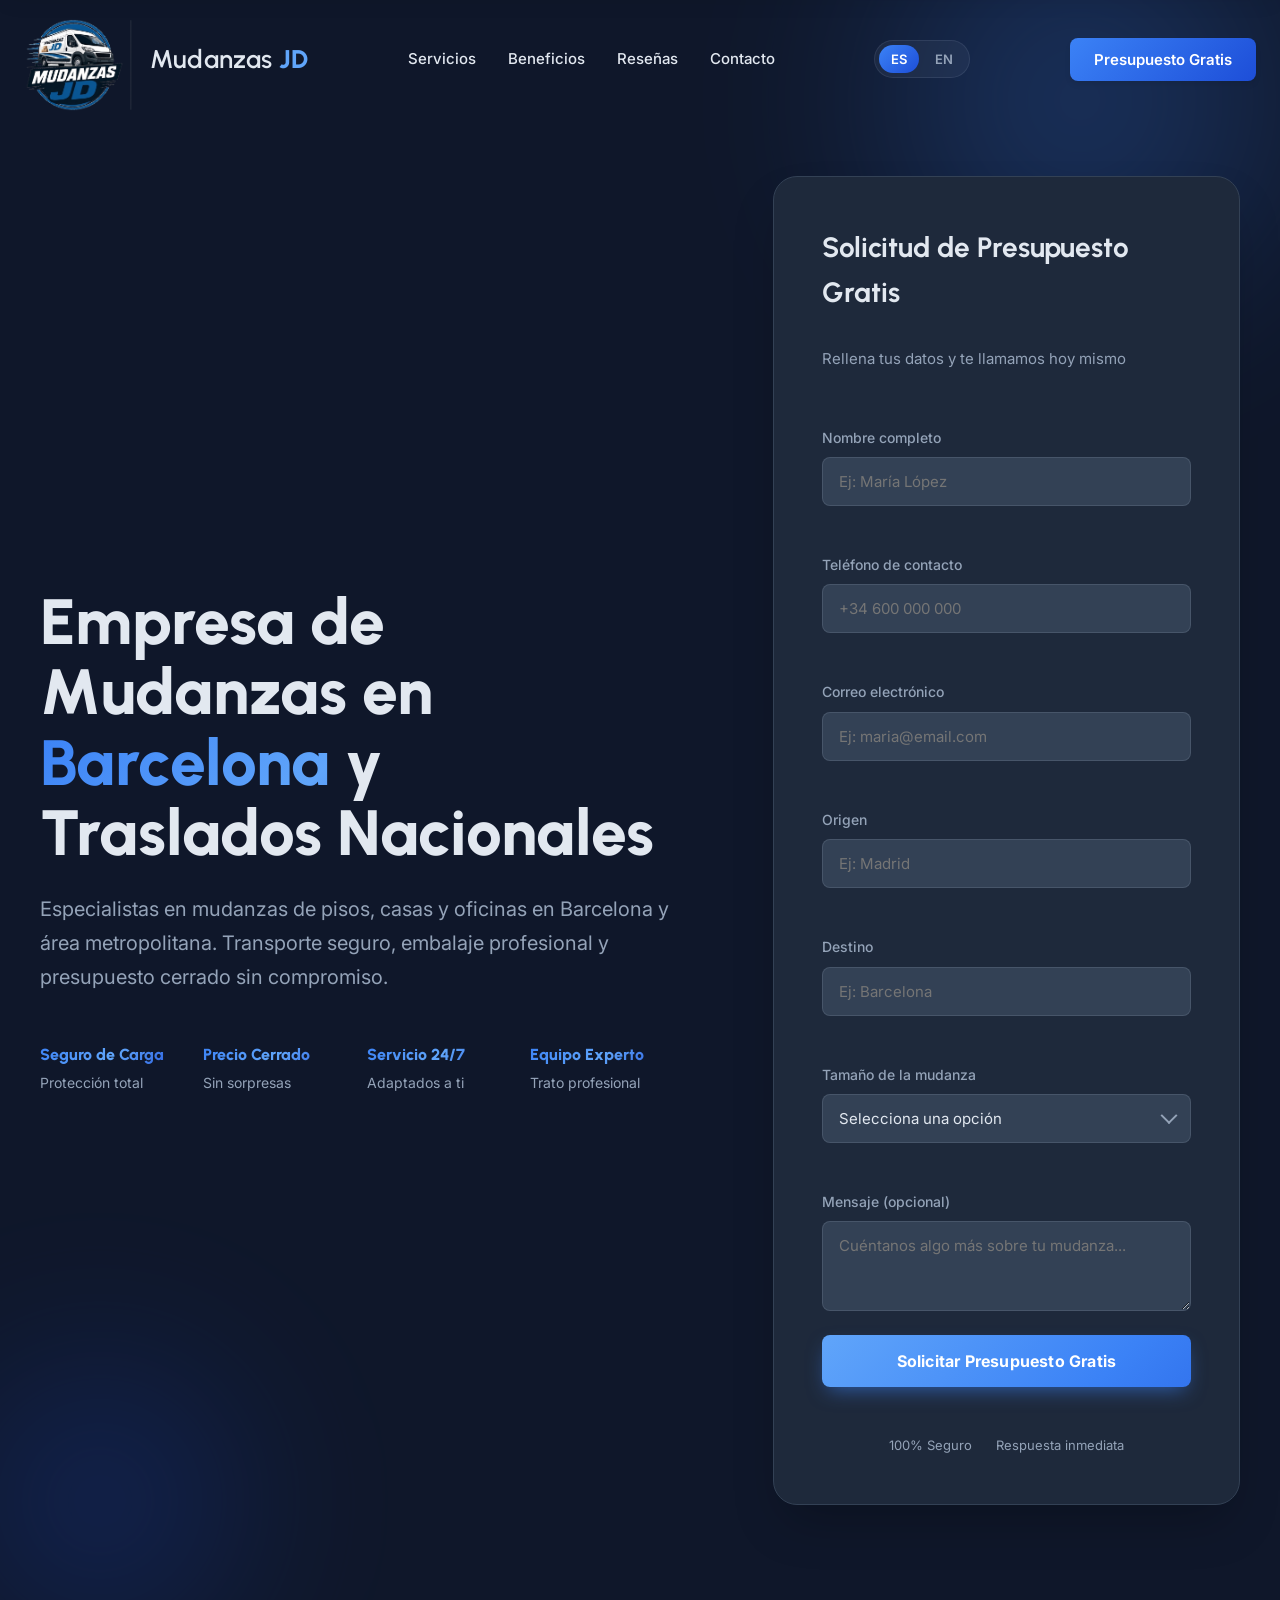
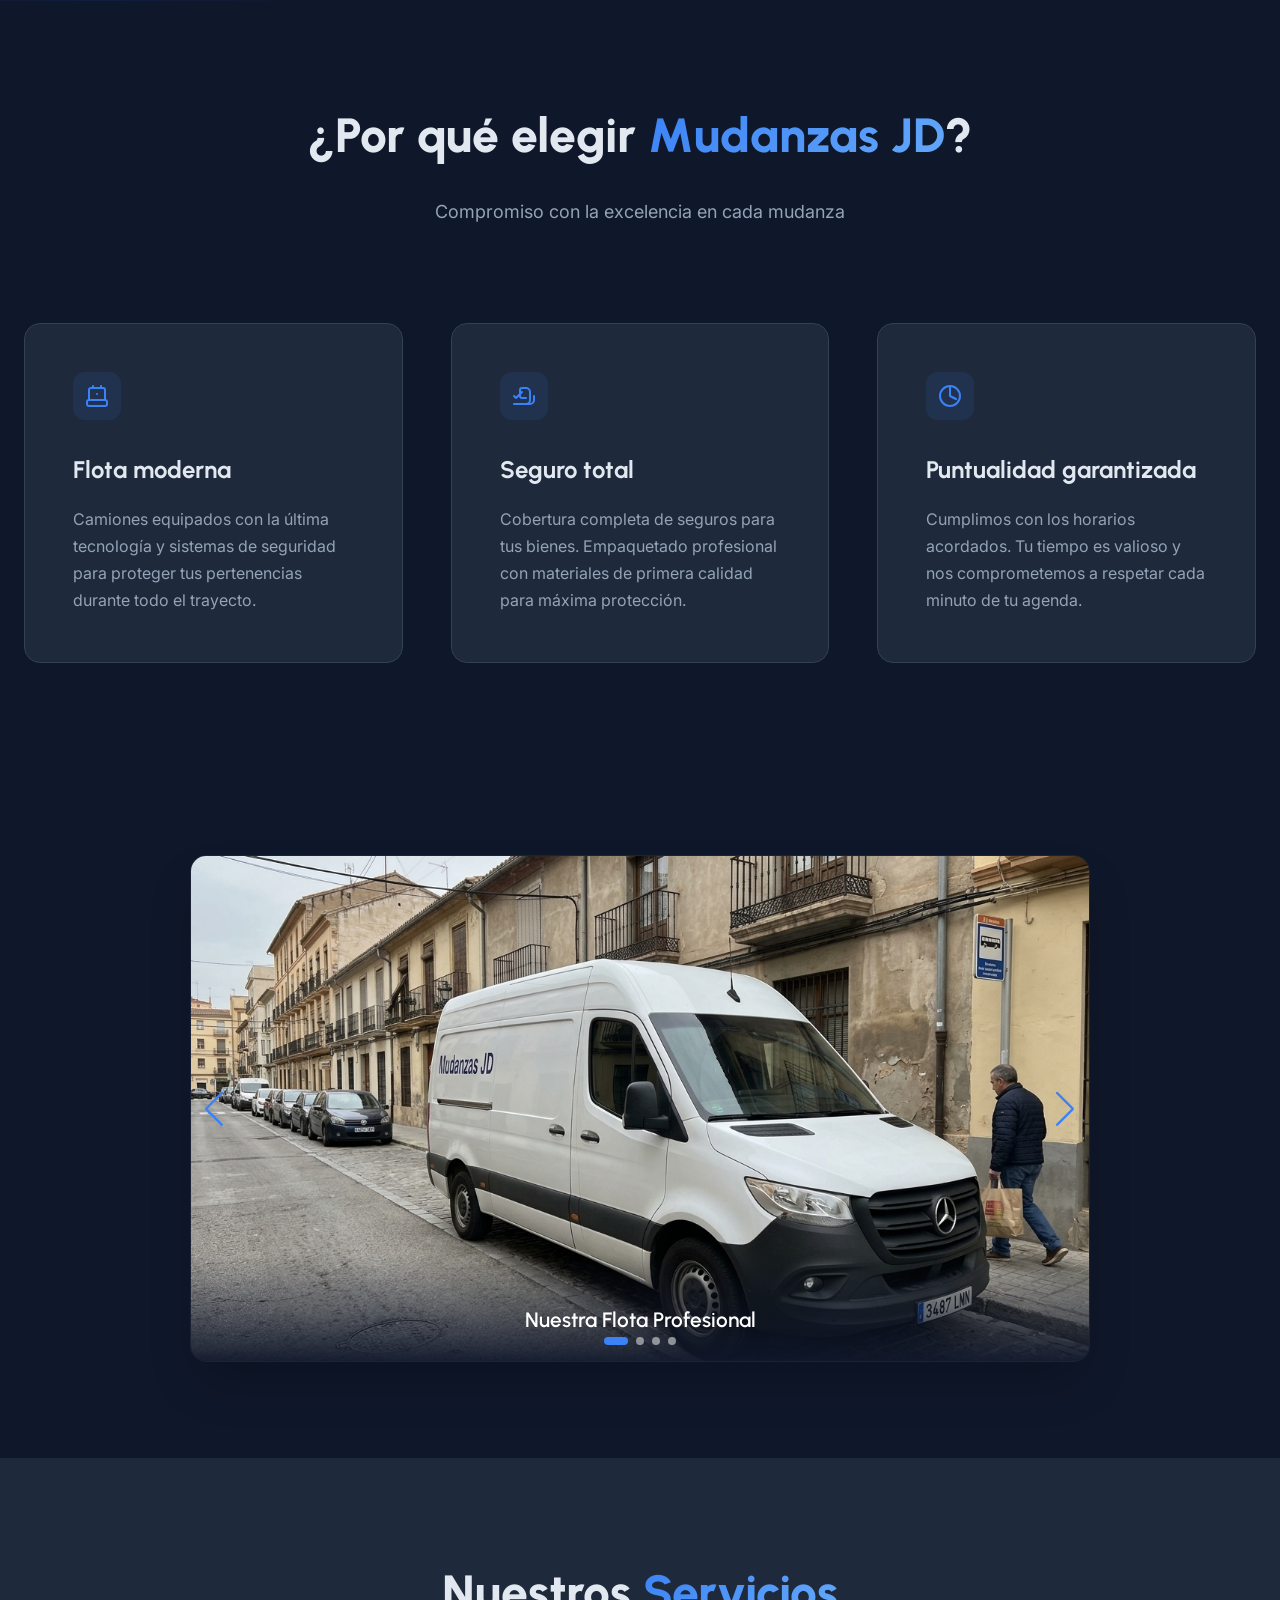
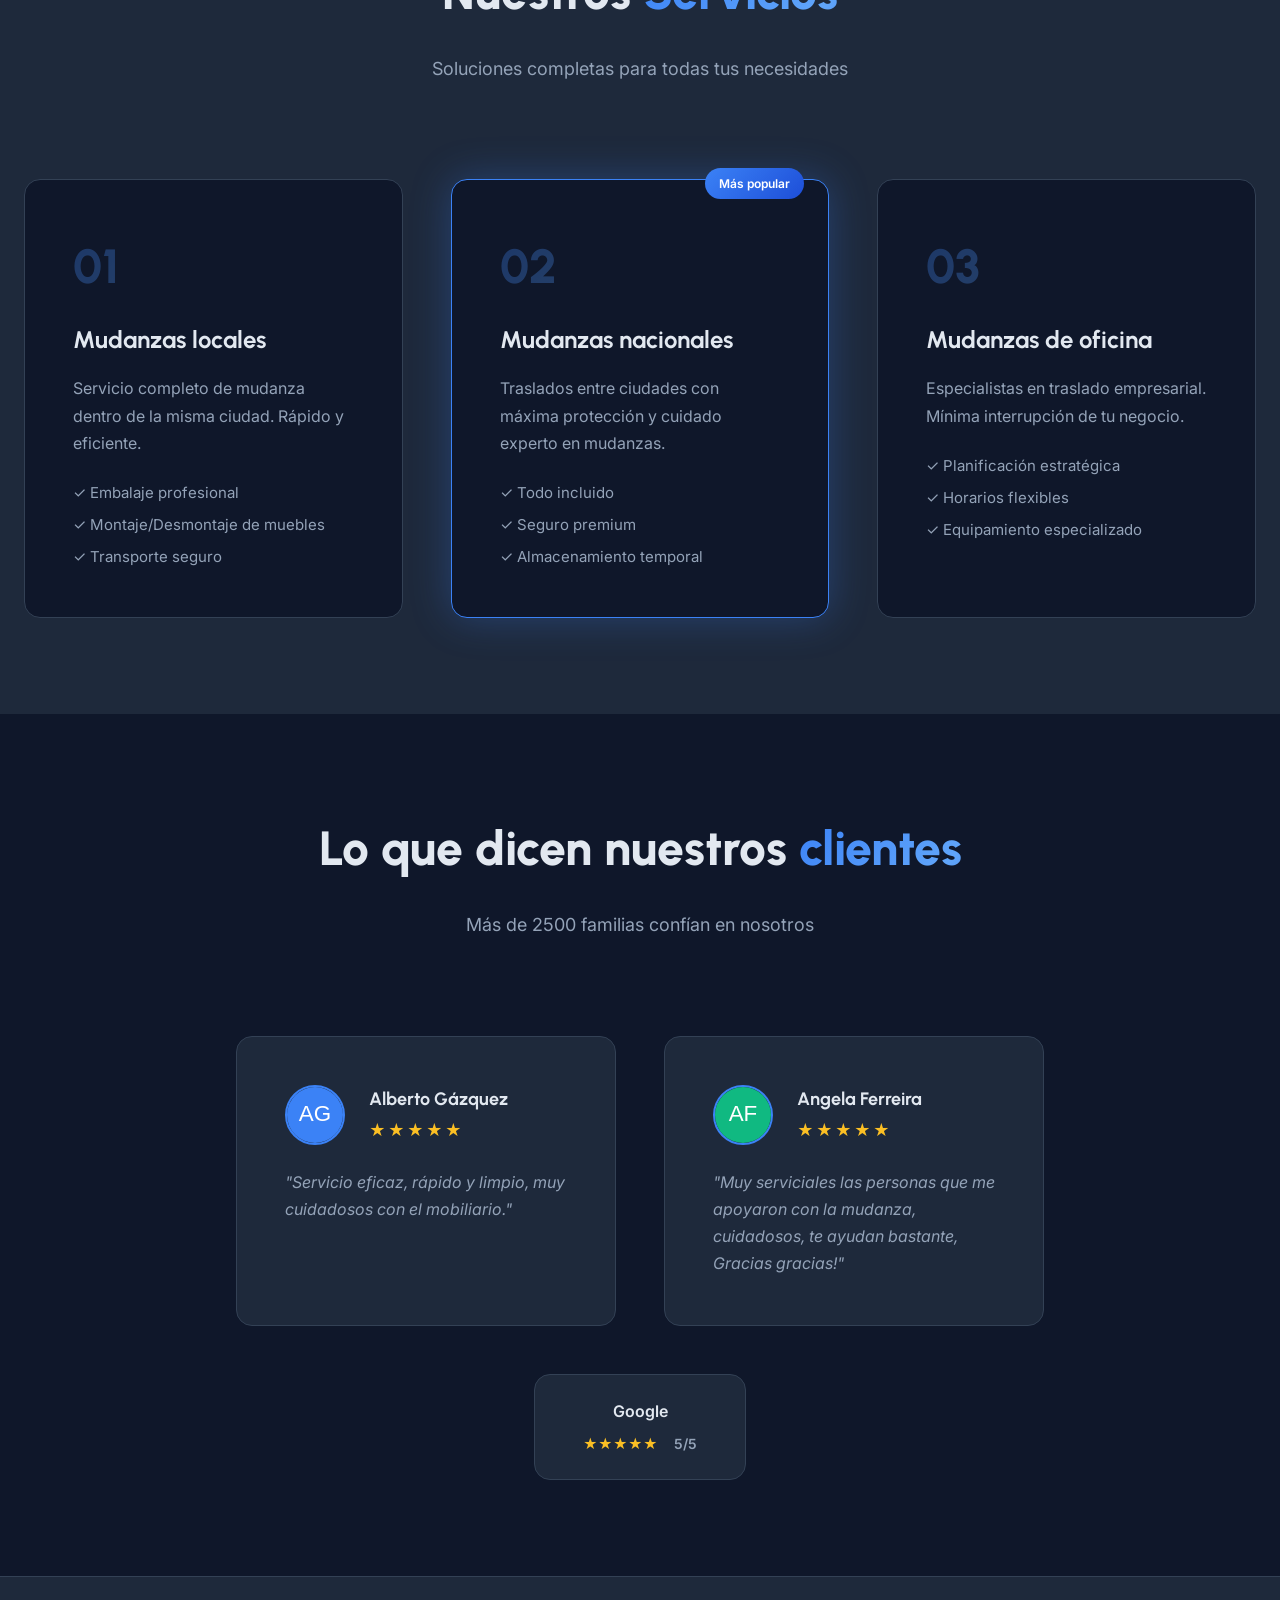
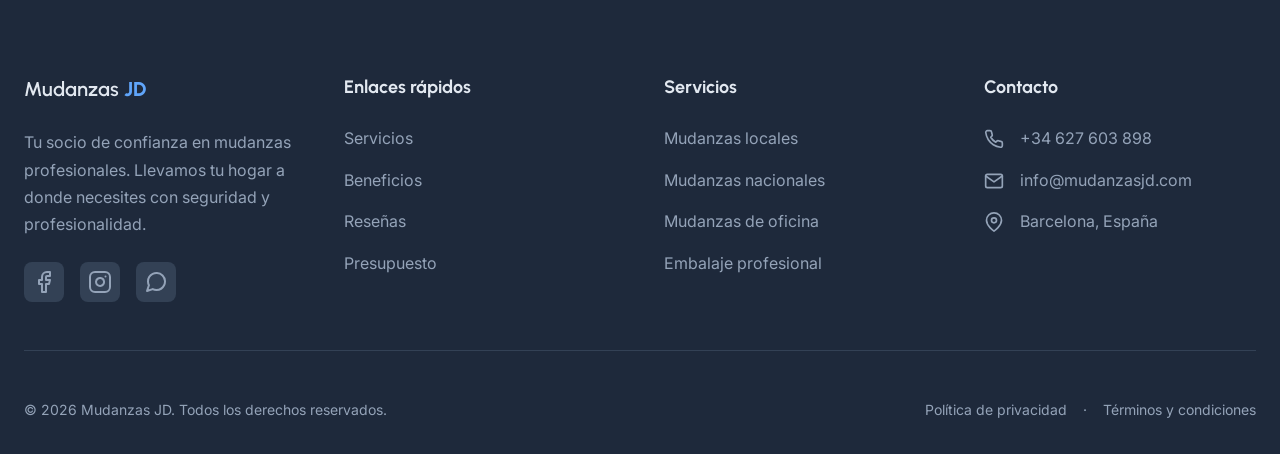
==== commit 2b1a9847: "feat: arreglo responsive mobile y desktop" ====
--- a/index.html
+++ b/index.html
@@ -175,29 +175,28 @@
             <div class="hero-content">
                 <div class="hero-text" data-aos="fade-up">
                     <h1 class="hero-title">
-                        <span data-i18n="hero.titleLine1">Tu mudanza</span> <span class="gradient-text" data-i18n="hero.titleHighlight">perfecta</span><br>
-                        <span data-i18n="hero.titleLine2">comienza aquí</span>
+                        <span data-i18n="hero.titleLine1">Empresa de Mudanzas en</span> <span class="gradient-text" data-i18n="hero.titleHighlight">Barcelona</span> <span data-i18n="hero.titleLine2">y Traslados Nacionales</span>
                     </h1>
                     <p class="hero-subtitle" data-i18n="hero.subtitle">
-                        Servicio profesional de mudanzas con más de 10 años de experiencia.
-                        Rápido, seguro y sin complicaciones. Tu tranquilidad es nuestra prioridad.
+                        Especialistas en mudanzas de pisos, casas y oficinas en Barcelona y área metropolitana.
+                        Transporte seguro, embalaje profesional y presupuesto cerrado sin compromiso.
                     </p>
                     <div class="hero-stats">
                         <div class="stat-item">
                             <span class="stat-number" data-i18n="hero.guarantee1Title">Seguro de Carga</span>
-                            <span class="stat-label" data-i18n="hero.guarantee1Desc">Protección garantizada</span>
+                            <span class="stat-label" data-i18n="hero.guarantee1Desc">Protección total</span>
                         </div>
                         <div class="stat-item">
-                            <span class="stat-number" data-i18n="hero.guarantee2Title">Presupuesto Cerrado</span>
-                            <span class="stat-label" data-i18n="hero.guarantee2Desc">Sin costes ocultos</span>
+                            <span class="stat-number" data-i18n="hero.guarantee2Title">Precio Cerrado</span>
+                            <span class="stat-label" data-i18n="hero.guarantee2Desc">Sin sorpresas</span>
                         </div>
                         <div class="stat-item">
-                            <span class="stat-number" data-i18n="hero.guarantee3Title">Disponibilidad 24/7</span>
-                            <span class="stat-label" data-i18n="hero.guarantee3Desc">Adaptados a tu horario</span>
+                            <span class="stat-number" data-i18n="hero.guarantee3Title">Servicio 24/7</span>
+                            <span class="stat-label" data-i18n="hero.guarantee3Desc">Adaptados a ti</span>
                         </div>
                         <div class="stat-item">
-                            <span class="stat-number" data-i18n="hero.guarantee4Title">Trato Profesional</span>
-                            <span class="stat-label" data-i18n="hero.guarantee4Desc">Máximo cuidado</span>
+                            <span class="stat-number" data-i18n="hero.guarantee4Title">Equipo Experto</span>
+                            <span class="stat-label" data-i18n="hero.guarantee4Desc">Trato profesional</span>
                         </div>
                     </div>
                 </div>
--- a/styles.css
+++ b/styles.css
@@ -539,7 +539,7 @@
 
 .hero-stats {
     display: grid;
-    grid-template-columns: repeat(auto-fit, minmax(140px, 1fr));
+    grid-template-columns: repeat(2, 1fr);
     gap: 1rem;
     width: 100%;
 }
@@ -554,21 +554,35 @@
 
 .stat-number {
     font-family: var(--font-heading);
-    font-size: 2rem;
+    font-size: clamp(1rem, 1.2vw, 1.25rem);
     font-weight: 800;
     background: var(--gradient-text);
     background-clip: text;
     -webkit-background-clip: text;
     -webkit-text-fill-color: transparent;
+    word-break: normal !important;
+    overflow-wrap: normal !important;
+    hyphens: none !important;
+    white-space: normal;
+}
+
+.stat-label {
+    font-size: 0.875rem;
+    color: var(--color-text-secondary);
     word-break: break-word;
     overflow-wrap: break-word;
 }
 
-.stat-label {
-    font-size: 0.875rem;
-    color: var(--color-text-secondary);
-    word-break: break-word;
-    overflow-wrap: break-word;
+/* Desktop: da aire a la columna de texto y aprovecha el espacio para 4 columnas */
+@media (min-width: 769px) {
+    .hero-text {
+        flex: 1 1 550px;
+        max-width: 55%;
+    }
+
+    .hero-stats {
+        grid-template-columns: repeat(4, 1fr);
+    }
 }
 
 /* ============================================
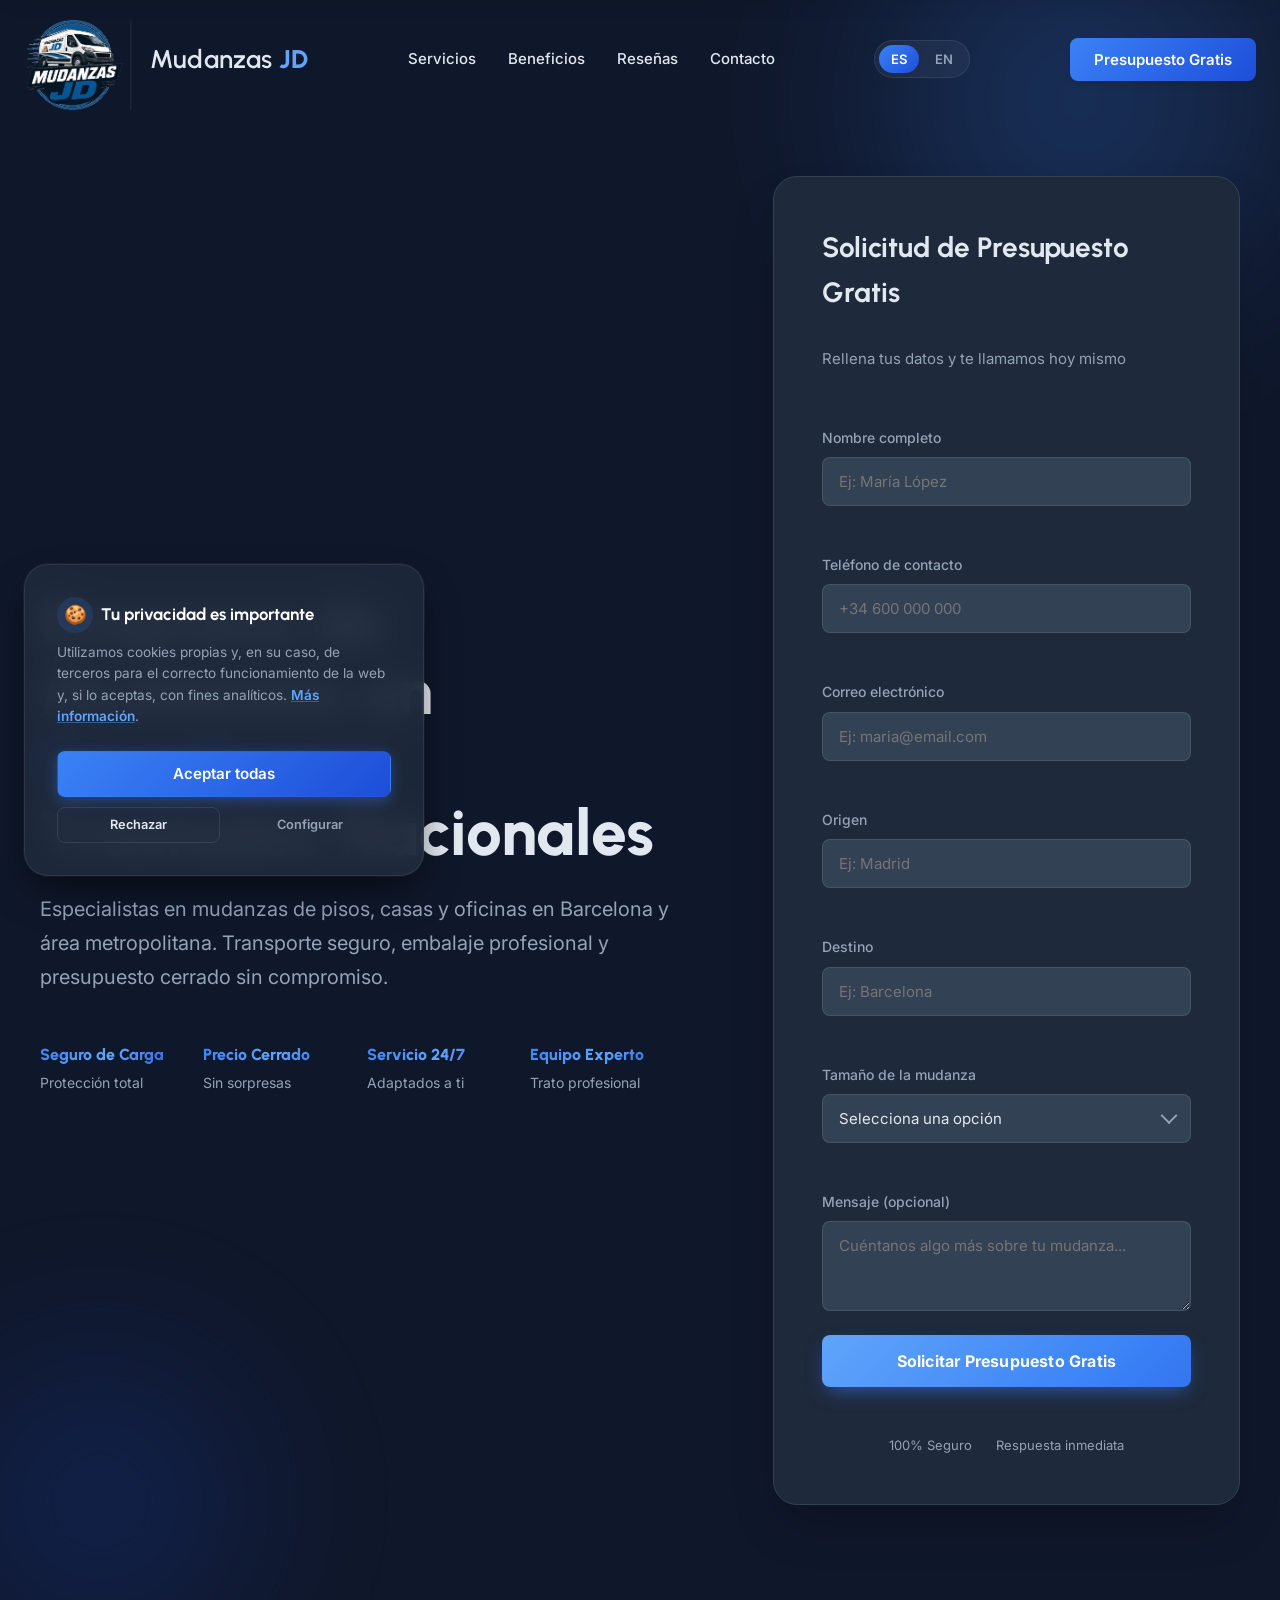
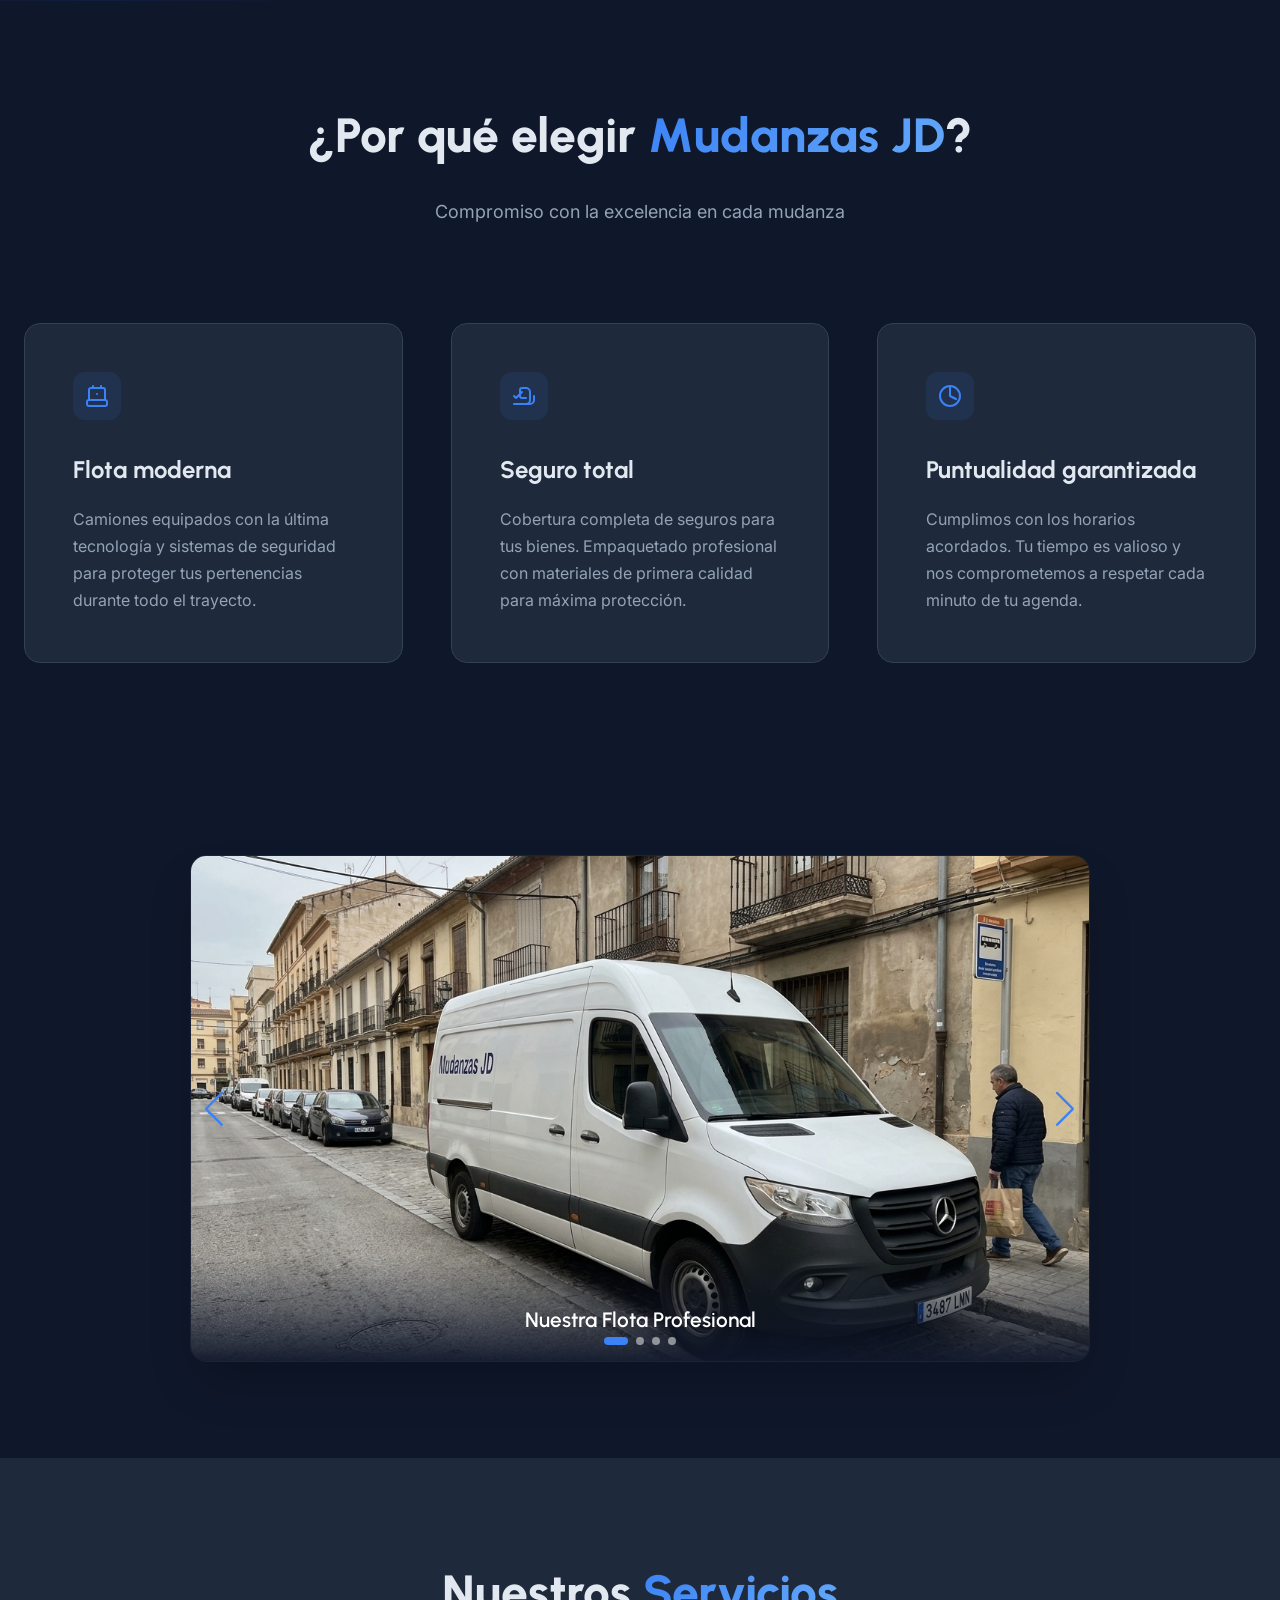
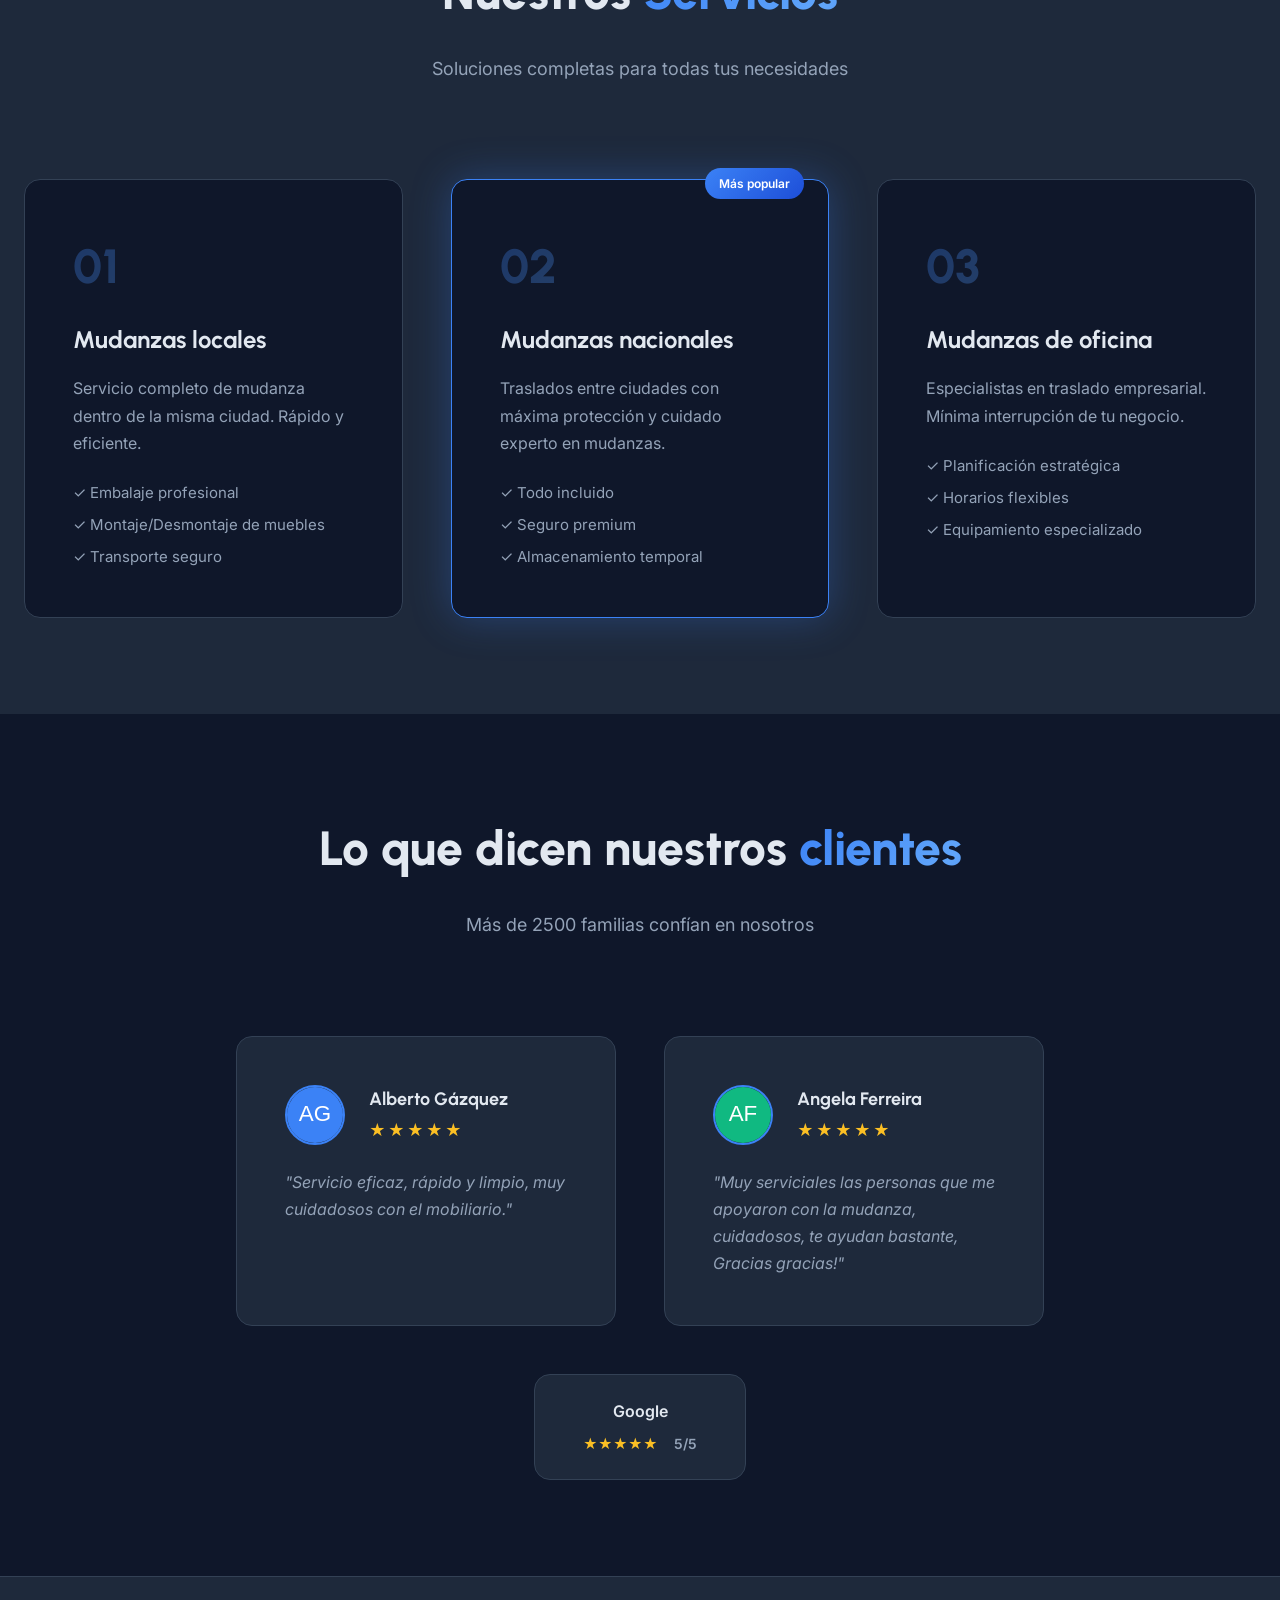
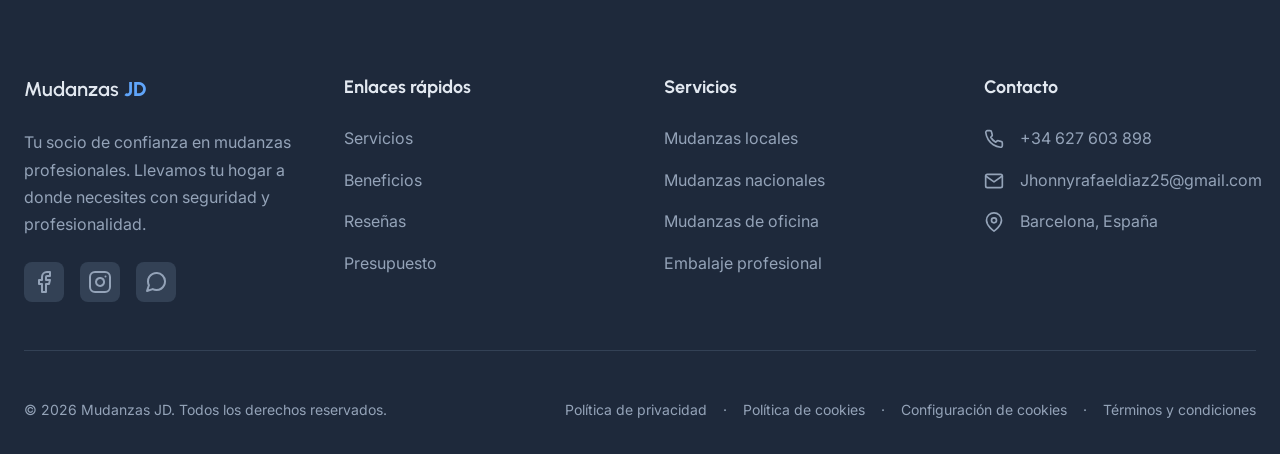
==== commit cc5f5b98: "feat: añadida pagina de cookies y le rgpd, añadido boton de instagram interactivo" ====
--- a/index.html
+++ b/index.html
@@ -108,6 +108,7 @@
 
     <!-- CSS -->
     <link rel="stylesheet" href="styles.css">
+    <link rel="stylesheet" href="cookie-consent.css">
     <link rel="stylesheet" href="https://cdn.jsdelivr.net/npm/swiper@11/swiper-bundle.min.css" />
 </head>
 
@@ -514,7 +515,8 @@
                                     stroke-linejoin="round" />
                             </svg>
                         </a>
-                        <a href="#" class="social-link" aria-label="Instagram">
+                        <a href="https://www.instagram.com/_mudanzasjd/" class="social-link" aria-label="Instagram"
+                            target="_blank" rel="noopener noreferrer">
                             <svg width="24" height="24" viewBox="0 0 24 24" fill="none"
                                 xmlns="http://www.w3.org/2000/svg">
                                 <rect x="2" y="2" width="20" height="20" rx="5" ry="5" stroke="currentColor"
@@ -579,7 +581,7 @@
                                 <polyline points="22,6 12,13 2,6" stroke="currentColor" stroke-width="2"
                                     stroke-linecap="round" stroke-linejoin="round" />
                             </svg>
-                            <span>info@mudanzasjd.com</span>
+                            <span>Jhonnyrafaeldiaz25@gmail.com</span>
                         </li>
                         <li>
                             <svg width="20" height="20" viewBox="0 0 24 24" fill="none"
@@ -598,7 +600,11 @@
             <div class="footer-bottom">
                 <p data-i18n="footer.copyright">&copy; 2026 Mudanzas JD. Todos los derechos reservados.</p>
                 <div class="footer-legal">
-                    <a href="#" data-i18n="footer.privacy">Política de privacidad</a>
+                    <a href="politica-privacidad.html" data-i18n="footer.privacy">Política de privacidad</a>
+                    <span>·</span>
+                    <a href="politica-cookies.html" data-i18n="footer.cookies">Política de cookies</a>
+                    <span>·</span>
+                    <a href="#" id="footer-cookie-settings" data-i18n="footer.cookieSettings">Configuración de cookies</a>
                     <span>·</span>
                     <a href="#" data-i18n="footer.terms">Términos y condiciones</a>
                 </div>
@@ -670,6 +676,12 @@
                     target.scrollIntoView({ behavior: 'smooth', block: 'start' });
                 }
             });
+        });
+
+        // Reabrir el panel de preferencias de cookies desde el footer
+        document.getElementById('footer-cookie-settings')?.addEventListener('click', function (e) {
+            e.preventDefault();
+            window.CookieConsent?.openPreferences();
         });
 
         // Voiceflow chatbot integration (placeholder)
@@ -716,6 +728,9 @@
 
     </script>
 
+    <!-- Consentimiento de cookies -->
+    <script src="cookie-consent.js" defer></script>
+
     <!-- Traducciones, validación de formulario y envío de solicitudes -->
     <script src="app.js"></script>
 </body>
--- a/cookie-consent.css
+++ b/cookie-consent.css
@@ -0,0 +1,351 @@
+/* ============================================
+   Cookie Consent - Tarjeta flotante + Modal de preferencias
+   Depende de las variables definidas en styles.css
+   ============================================ */
+
+.cookie-banner {
+    position: fixed;
+    z-index: 9999;
+    bottom: 24px;
+    left: 24px;
+    width: 100%;
+    max-width: 400px;
+    background: rgba(30, 41, 59, 0.92);
+    backdrop-filter: blur(16px);
+    -webkit-backdrop-filter: blur(16px);
+    border: 1px solid rgba(255, 255, 255, 0.08);
+    border-radius: var(--radius-xl);
+    /* Sombra flotante suave + una capa extra oscura para que se perciba
+       sobre el fondo ya oscuro de la web, y un borde de 1px que marca el límite. */
+    box-shadow:
+        0 10px 25px rgba(0, 0, 0, 0.15),
+        0 20px 45px -10px rgba(0, 0, 0, 0.45),
+        0 0 0 1px rgba(255, 255, 255, 0.06);
+    padding: var(--spacing-lg);
+    opacity: 0;
+    transform: translateY(24px) scale(0.96);
+    pointer-events: none;
+    transition: opacity var(--transition-slow), transform var(--transition-slow);
+}
+
+.cookie-banner.is-visible {
+    opacity: 1;
+    transform: translateY(0) scale(1);
+    pointer-events: auto;
+}
+
+.cookie-banner__header {
+    display: flex;
+    align-items: center;
+    gap: var(--spacing-xs);
+    margin-bottom: 0.6rem;
+}
+
+.cookie-banner__icon {
+    display: flex;
+    align-items: center;
+    justify-content: center;
+    flex-shrink: 0;
+    width: 36px;
+    height: 36px;
+    border-radius: 50%;
+    background: rgba(59, 130, 246, 0.15);
+    font-size: 1.15rem;
+}
+
+.cookie-banner__title {
+    margin: 0;
+    font-family: var(--font-heading);
+    font-size: 1.05rem;
+    font-weight: 700;
+    color: var(--color-white);
+}
+
+.cookie-banner__text {
+    margin: 0 0 var(--spacing-md);
+    font-size: 0.85rem;
+    line-height: 1.55;
+    color: var(--color-text-secondary);
+}
+
+.cookie-banner__text a {
+    color: var(--color-primary-light);
+    font-weight: 600;
+    text-decoration: underline;
+    text-decoration-color: rgba(96, 165, 250, 0.4);
+    transition: text-decoration-color var(--transition-fast);
+}
+
+.cookie-banner__text a:hover {
+    text-decoration-color: var(--color-primary-light);
+}
+
+.cookie-banner__actions {
+    display: flex;
+    flex-direction: column;
+    gap: 0.6rem;
+}
+
+.cookie-banner__secondary-actions {
+    display: flex;
+    gap: 0.5rem;
+}
+
+/* Botones */
+.cookie-btn {
+    display: inline-flex;
+    align-items: center;
+    justify-content: center;
+    font-family: var(--font-body);
+    font-weight: 600;
+    border-radius: var(--radius-md);
+    border: 1px solid transparent;
+    cursor: pointer;
+    white-space: nowrap;
+    transition: transform var(--transition-fast), box-shadow var(--transition-fast),
+        background var(--transition-fast), border-color var(--transition-fast), color var(--transition-fast);
+}
+
+.cookie-btn:focus-visible {
+    outline: 2px solid var(--color-primary-light);
+    outline-offset: 2px;
+}
+
+/* Principal: alto contraste, invita al clic inmediato */
+.cookie-btn--primary {
+    width: 100%;
+    padding: 0.8rem 1.25rem;
+    font-size: 0.95rem;
+    background: var(--gradient-primary);
+    color: var(--color-white);
+    box-shadow: 0 4px 14px rgba(59, 130, 246, 0.35);
+}
+
+.cookie-btn--primary:hover {
+    transform: translateY(-2px);
+    box-shadow: var(--shadow-glow);
+}
+
+.cookie-btn--primary:active {
+    transform: translateY(0);
+}
+
+/* Secundario discreto: outline */
+.cookie-btn--outline {
+    flex: 1;
+    padding: 0.6rem 1rem;
+    font-size: 0.8rem;
+    background: transparent;
+    color: var(--color-text);
+    border-color: var(--color-dark-tertiary);
+}
+
+.cookie-btn--outline:hover {
+    border-color: var(--color-primary);
+    color: var(--color-primary-light);
+    background: rgba(59, 130, 246, 0.08);
+}
+
+/* Secundario minimalista: solo texto */
+.cookie-btn--ghost {
+    flex: 1;
+    padding: 0.6rem 1rem;
+    font-size: 0.8rem;
+    background: transparent;
+    color: var(--color-text-secondary);
+}
+
+.cookie-btn--ghost:hover {
+    color: var(--color-primary-light);
+    background: rgba(59, 130, 246, 0.06);
+}
+
+/* Modal de preferencias */
+.cookie-modal-overlay {
+    position: fixed;
+    inset: 0;
+    z-index: 10000;
+    display: flex;
+    align-items: center;
+    justify-content: center;
+    padding: var(--spacing-md);
+    background: rgba(15, 23, 42, 0.75);
+    backdrop-filter: blur(4px);
+    -webkit-backdrop-filter: blur(4px);
+    opacity: 0;
+    visibility: hidden;
+    pointer-events: none;
+    transition: opacity var(--transition-base);
+}
+
+.cookie-modal-overlay.is-open {
+    opacity: 1;
+    visibility: visible;
+    pointer-events: auto;
+}
+
+.cookie-modal {
+    width: 100%;
+    max-width: 480px;
+    max-height: 85vh;
+    overflow-y: auto;
+    background: var(--color-dark-secondary);
+    border: 1px solid var(--color-dark-tertiary);
+    border-radius: var(--radius-lg);
+    box-shadow: var(--shadow-xl);
+    transform: scale(0.95);
+    transition: transform var(--transition-base);
+}
+
+.cookie-modal-overlay.is-open .cookie-modal {
+    transform: scale(1);
+}
+
+.cookie-modal__header {
+    display: flex;
+    align-items: center;
+    justify-content: space-between;
+    padding: var(--spacing-md) var(--spacing-lg);
+    border-bottom: 1px solid var(--color-dark-tertiary);
+}
+
+.cookie-modal__header h2 {
+    font-family: var(--font-heading);
+    font-size: 1.15rem;
+    margin: 0;
+    color: var(--color-white);
+}
+
+.cookie-modal__close {
+    background: none;
+    border: none;
+    color: var(--color-text-secondary);
+    font-size: 1.5rem;
+    line-height: 1;
+    cursor: pointer;
+    padding: 0.25rem;
+}
+
+.cookie-modal__close:hover {
+    color: var(--color-white);
+}
+
+.cookie-modal__body {
+    padding: var(--spacing-lg);
+    display: flex;
+    flex-direction: column;
+    gap: var(--spacing-md);
+}
+
+.cookie-category__header {
+    display: flex;
+    align-items: center;
+    justify-content: space-between;
+    gap: var(--spacing-sm);
+    font-weight: 600;
+    color: var(--color-white);
+    margin-bottom: 0.4rem;
+}
+
+.cookie-category p {
+    margin: 0;
+    font-size: 0.85rem;
+    color: var(--color-text-secondary);
+    line-height: 1.5;
+}
+
+.cookie-modal__footer {
+    display: flex;
+    flex-wrap: wrap;
+    justify-content: flex-end;
+    gap: var(--spacing-xs);
+    padding: var(--spacing-md) var(--spacing-lg);
+    border-top: 1px solid var(--color-dark-tertiary);
+}
+
+.cookie-modal__footer .cookie-btn--outline,
+.cookie-modal__footer .cookie-btn--primary {
+    flex: 0 0 auto;
+    width: auto;
+    padding: 0.65rem 1.25rem;
+    font-size: 0.875rem;
+}
+
+/* Toggle switch */
+.cookie-toggle {
+    position: relative;
+    display: inline-block;
+    width: 46px;
+    height: 26px;
+    flex-shrink: 0;
+}
+
+.cookie-toggle input {
+    opacity: 0;
+    width: 0;
+    height: 0;
+}
+
+.cookie-toggle__slider {
+    position: absolute;
+    inset: 0;
+    background: var(--color-dark-tertiary);
+    border-radius: var(--radius-full);
+    cursor: pointer;
+    transition: background var(--transition-base);
+}
+
+.cookie-toggle__slider::before {
+    content: '';
+    position: absolute;
+    left: 3px;
+    top: 3px;
+    width: 20px;
+    height: 20px;
+    background: var(--color-white);
+    border-radius: 50%;
+    transition: transform var(--transition-base);
+}
+
+.cookie-toggle input:checked+.cookie-toggle__slider {
+    background: var(--color-primary);
+}
+
+.cookie-toggle input:checked+.cookie-toggle__slider::before {
+    transform: translateX(20px);
+}
+
+.cookie-toggle--disabled .cookie-toggle__slider {
+    cursor: not-allowed;
+    opacity: 0.6;
+}
+
+/* Tablet / móvil grande: la tarjeta pasa a ocupar el ancho inferior sin desbordar */
+@media (max-width: 640px) {
+    .cookie-banner {
+        left: 12px;
+        right: 12px;
+        bottom: 12px;
+        bottom: calc(12px + env(safe-area-inset-bottom));
+        max-width: none;
+        width: auto;
+        padding: var(--spacing-md);
+    }
+
+    .cookie-banner__secondary-actions {
+        flex-direction: column;
+    }
+
+    .cookie-banner__secondary-actions .cookie-btn {
+        width: 100%;
+    }
+}
+
+@media (prefers-reduced-motion: reduce) {
+
+    .cookie-banner,
+    .cookie-modal-overlay,
+    .cookie-modal {
+        transition-duration: 1ms;
+    }
+}
